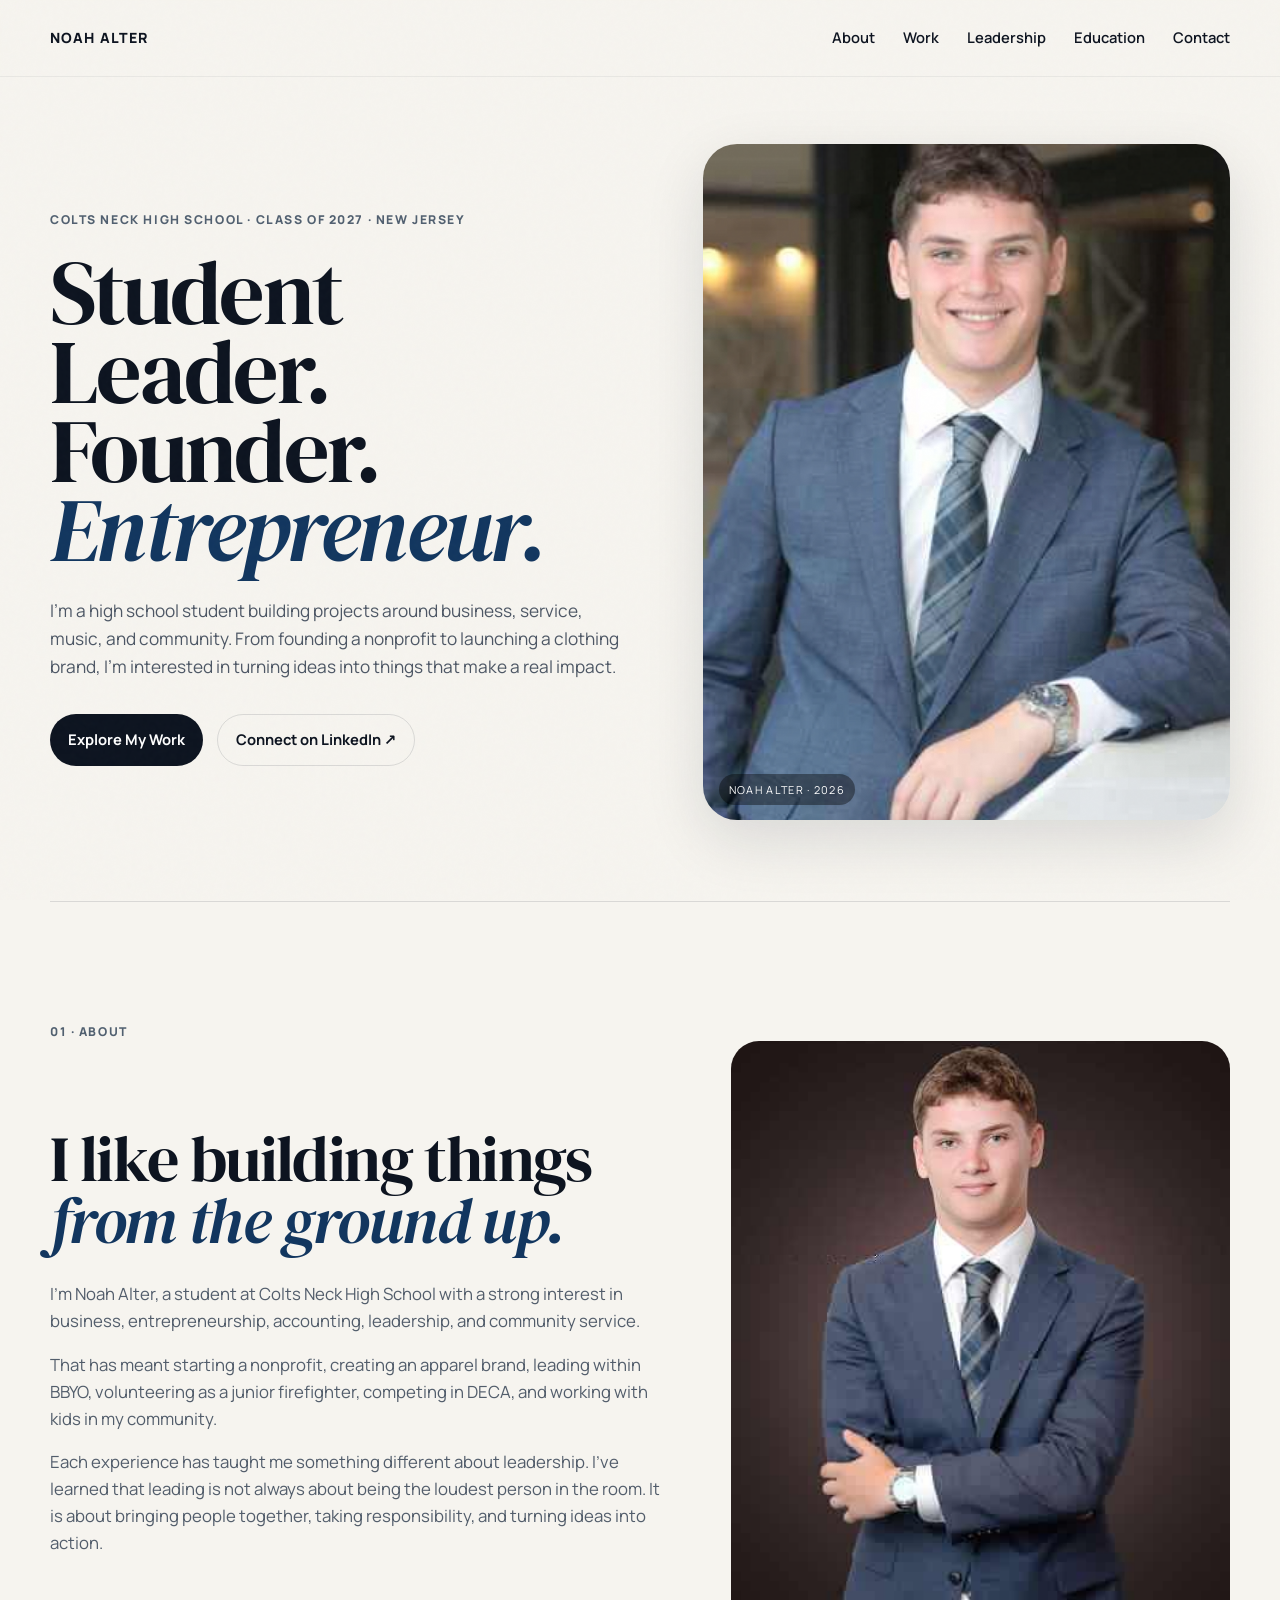
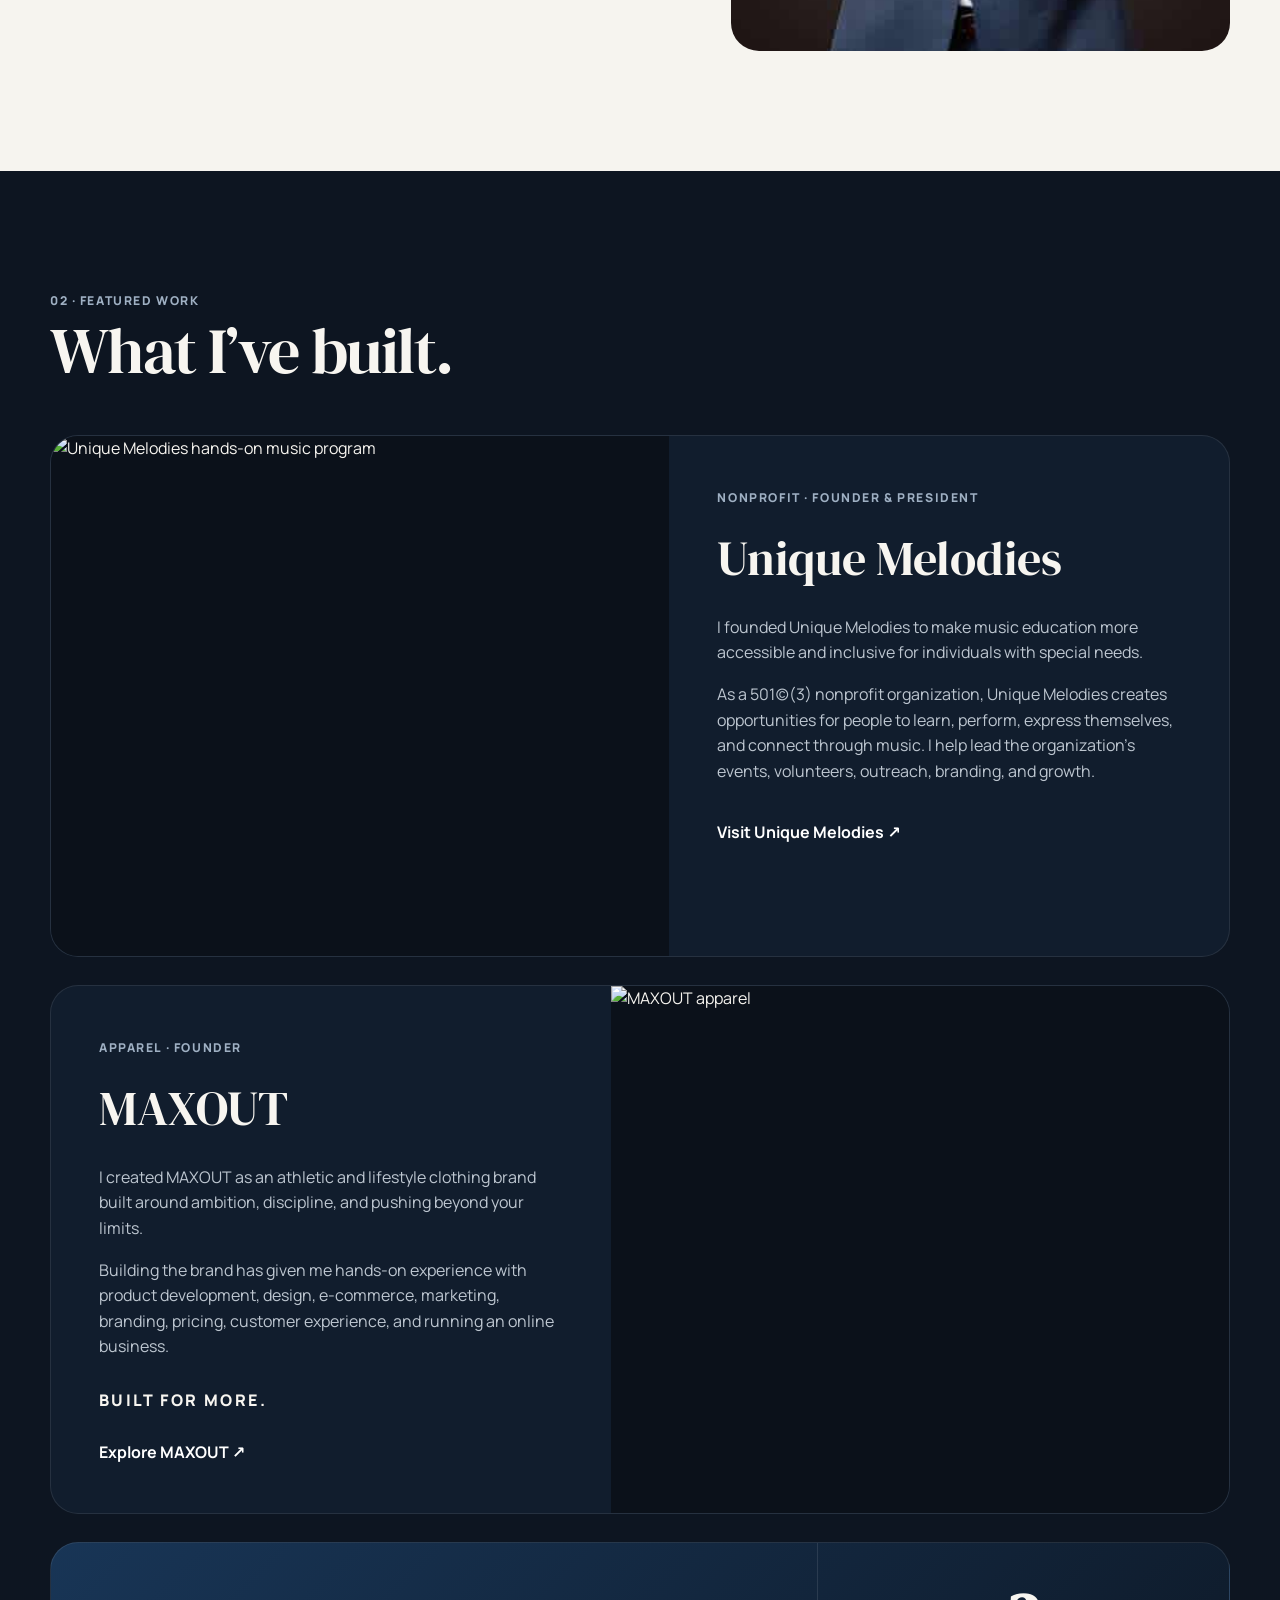
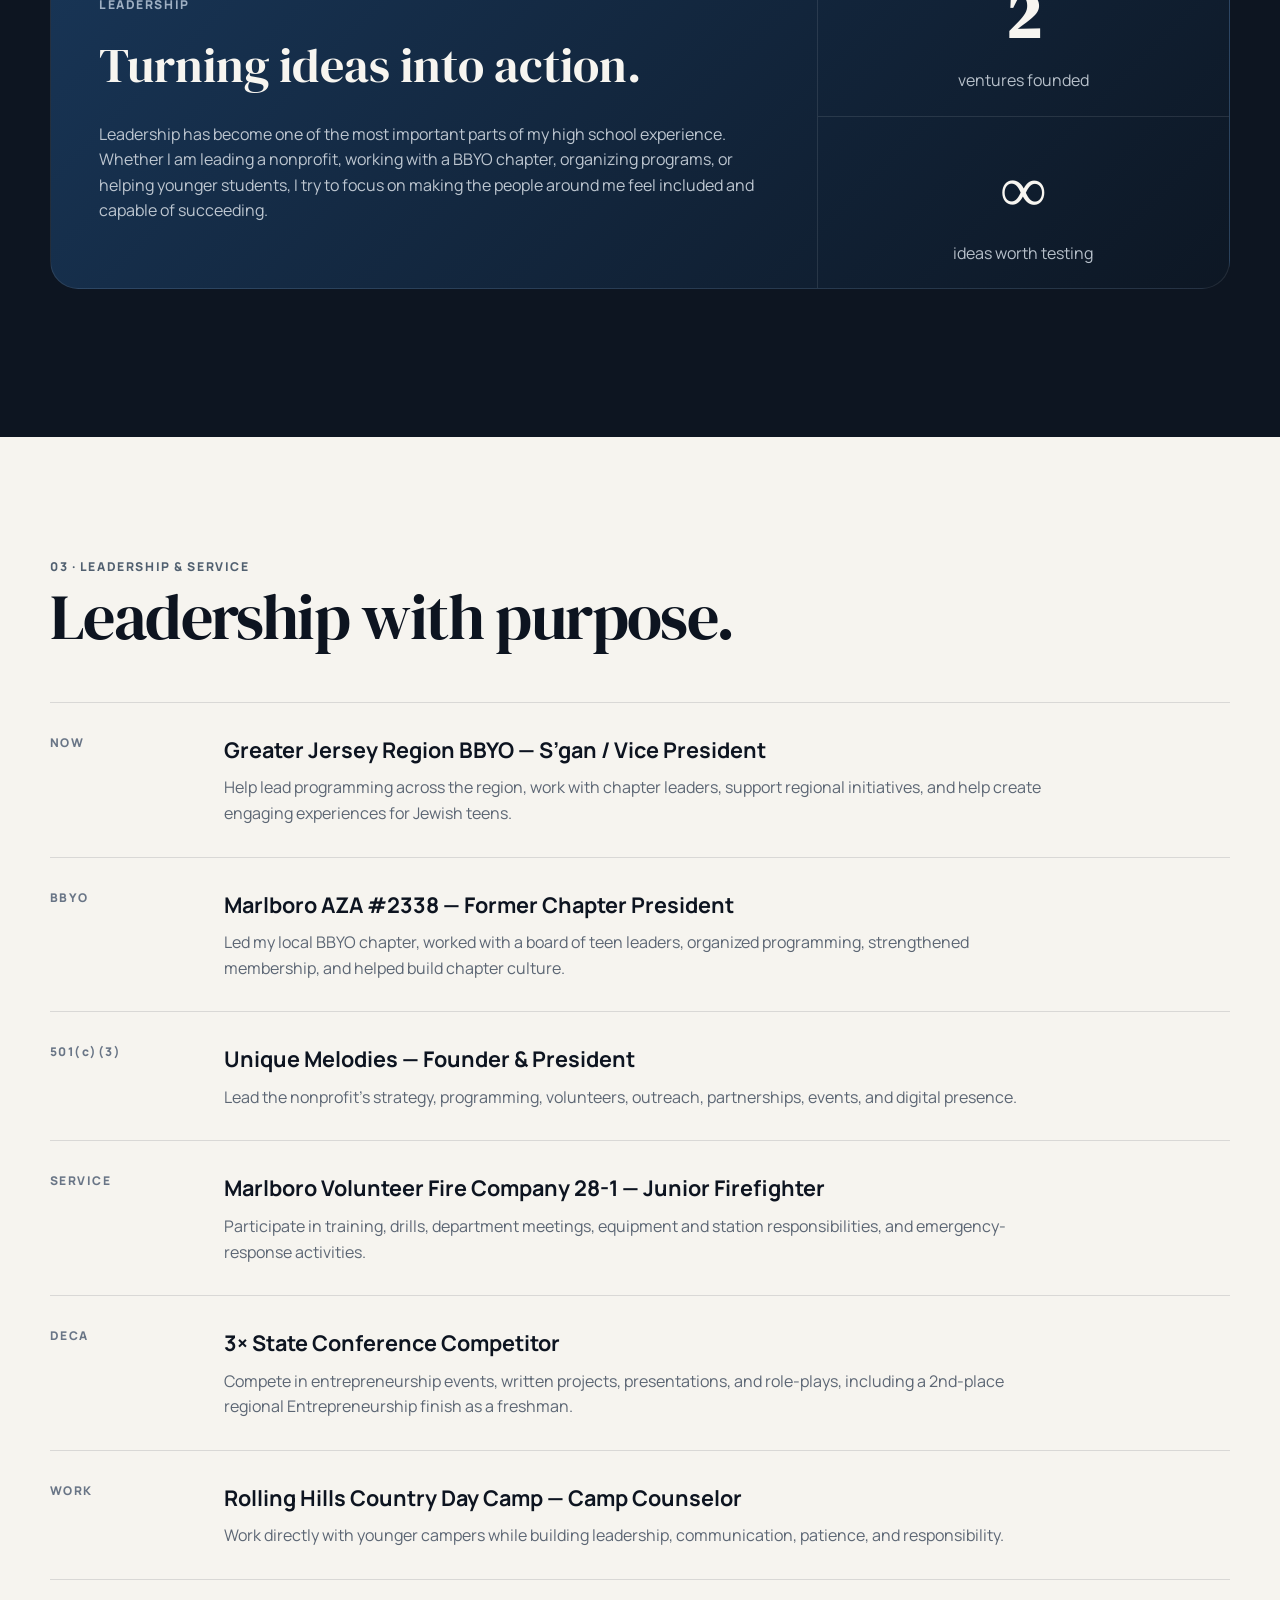
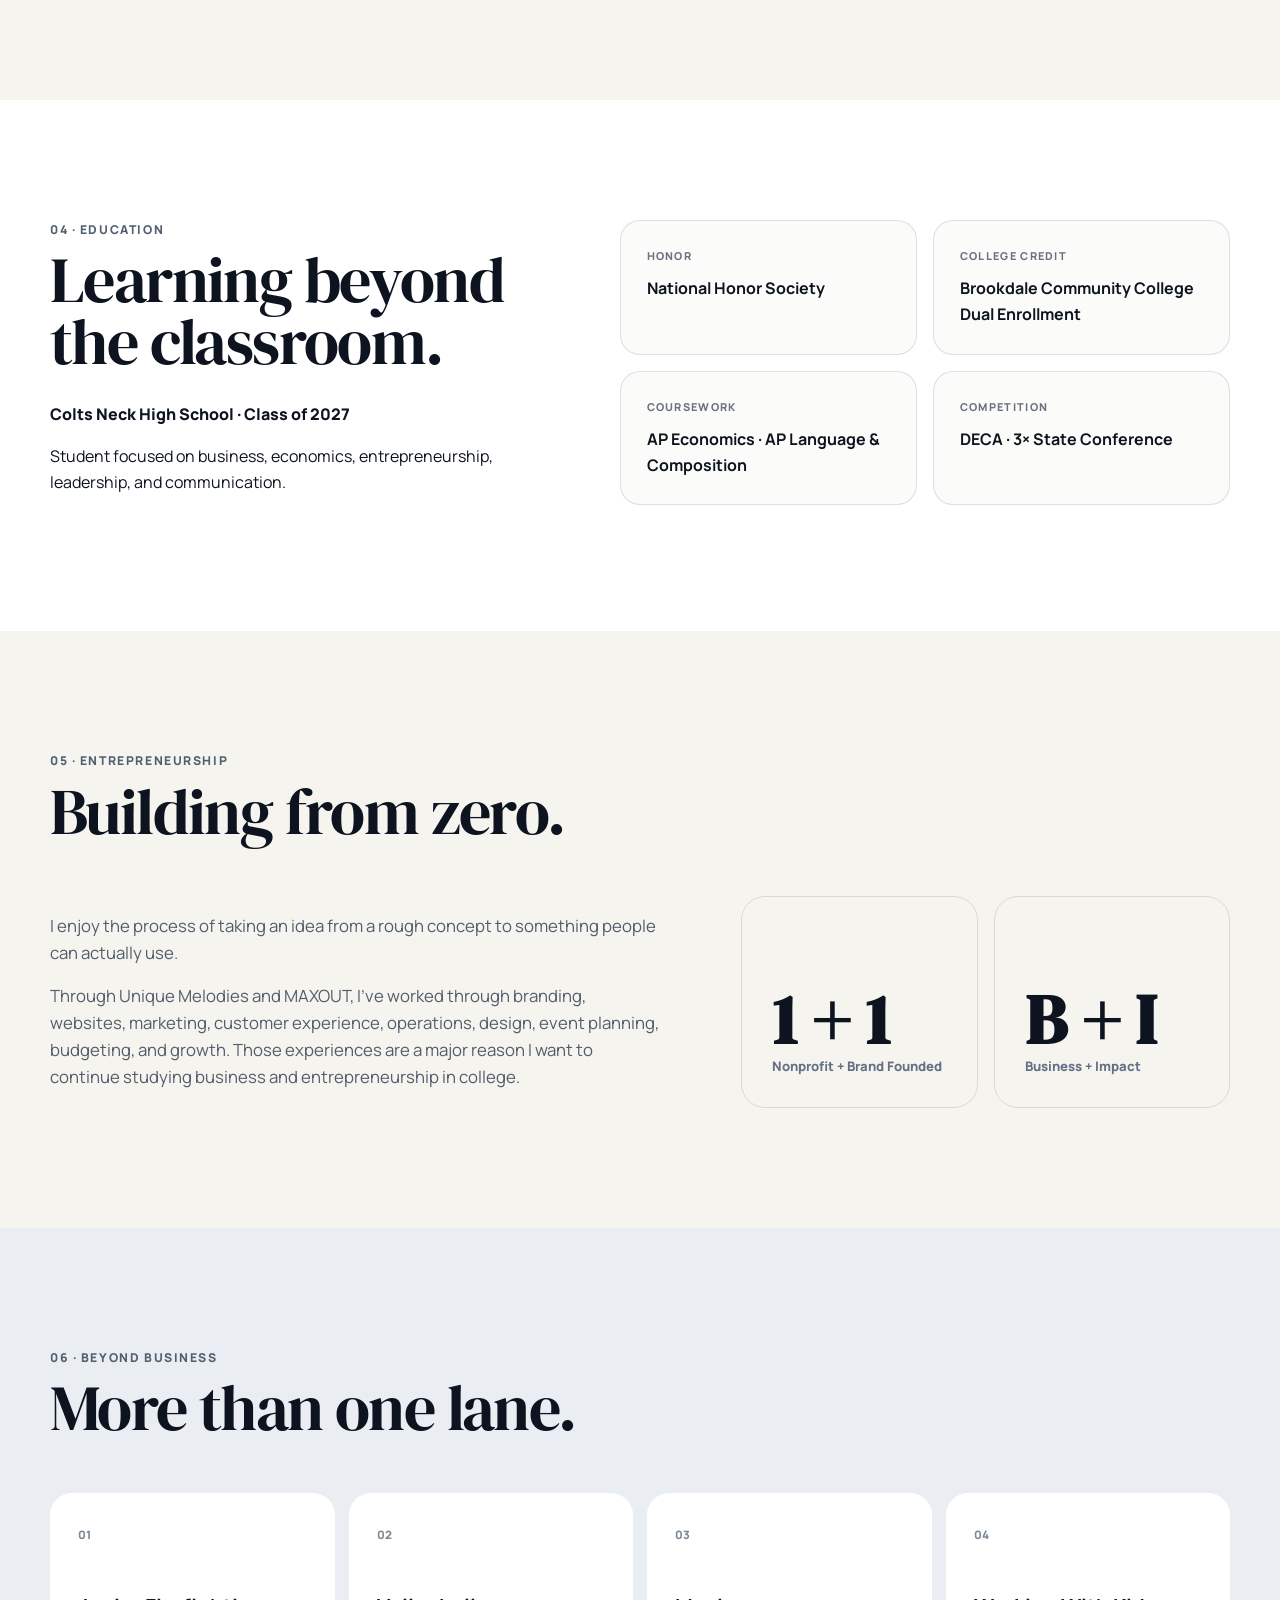
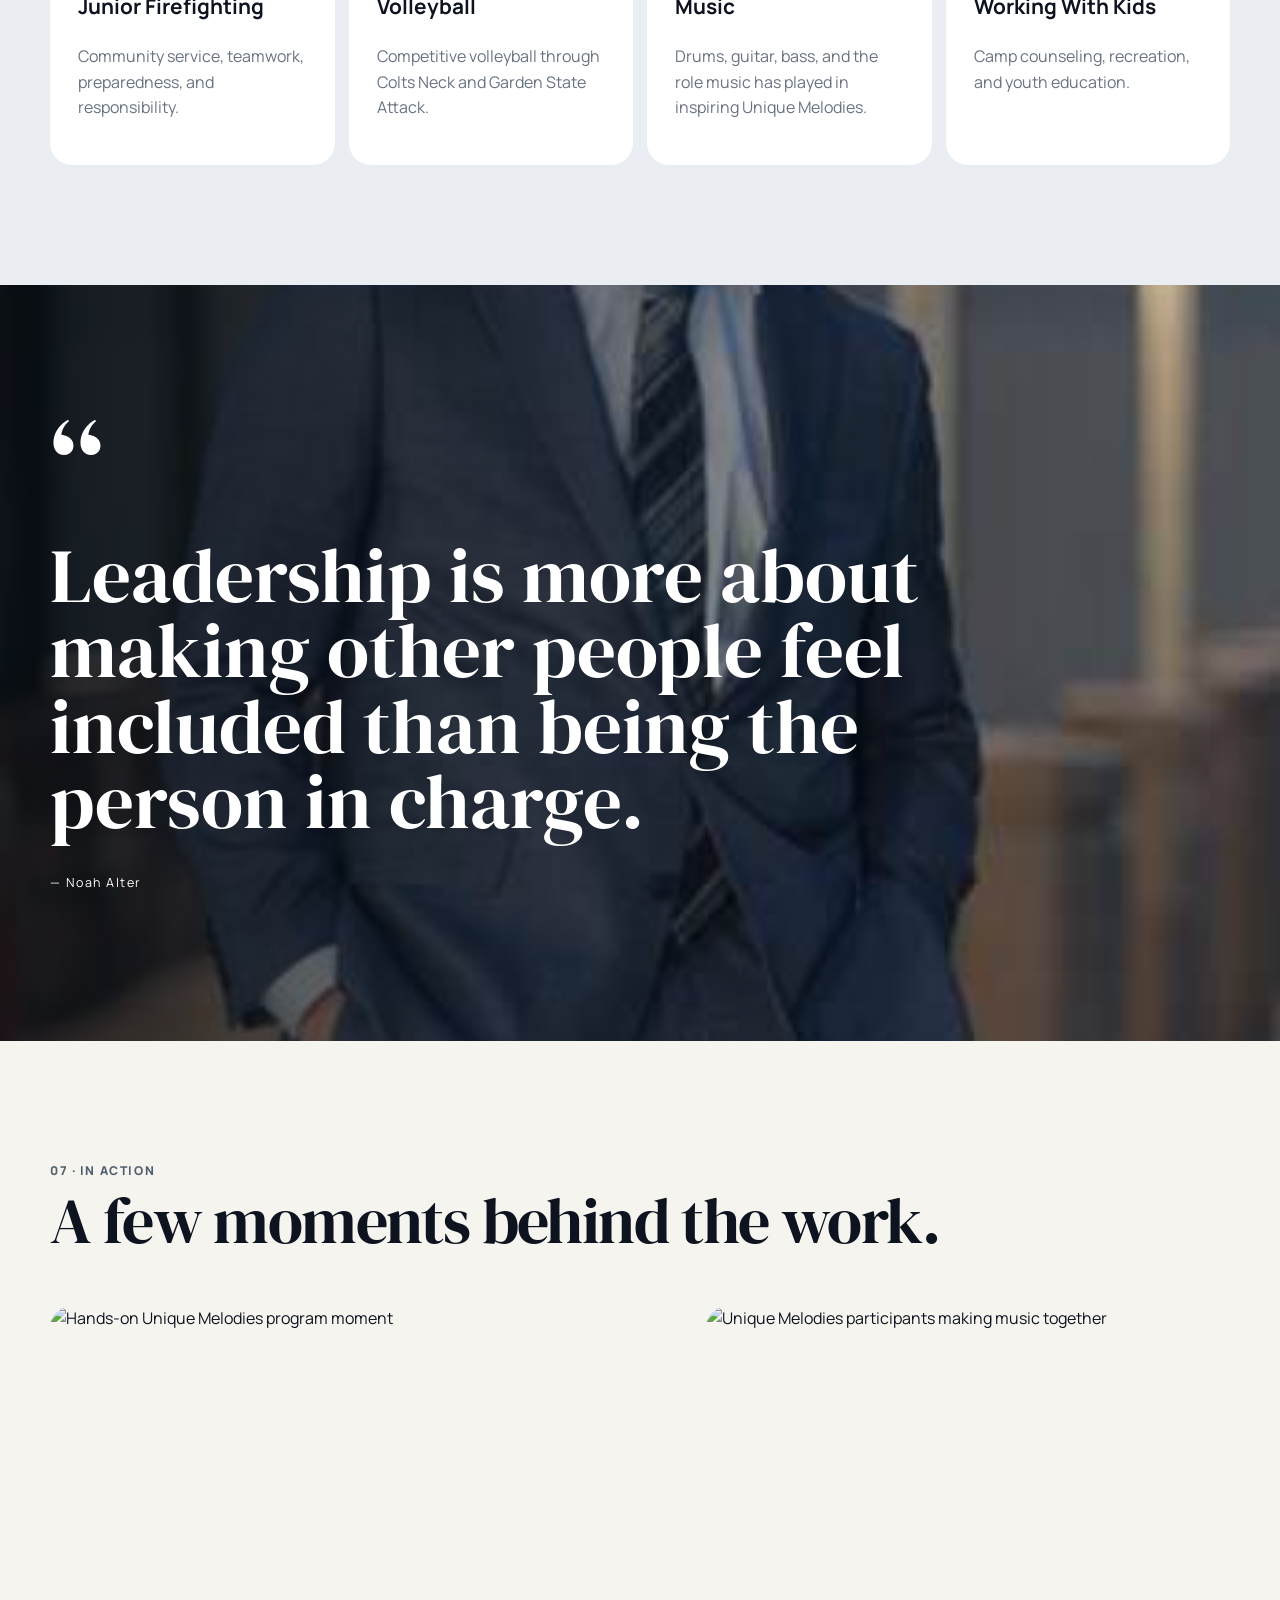
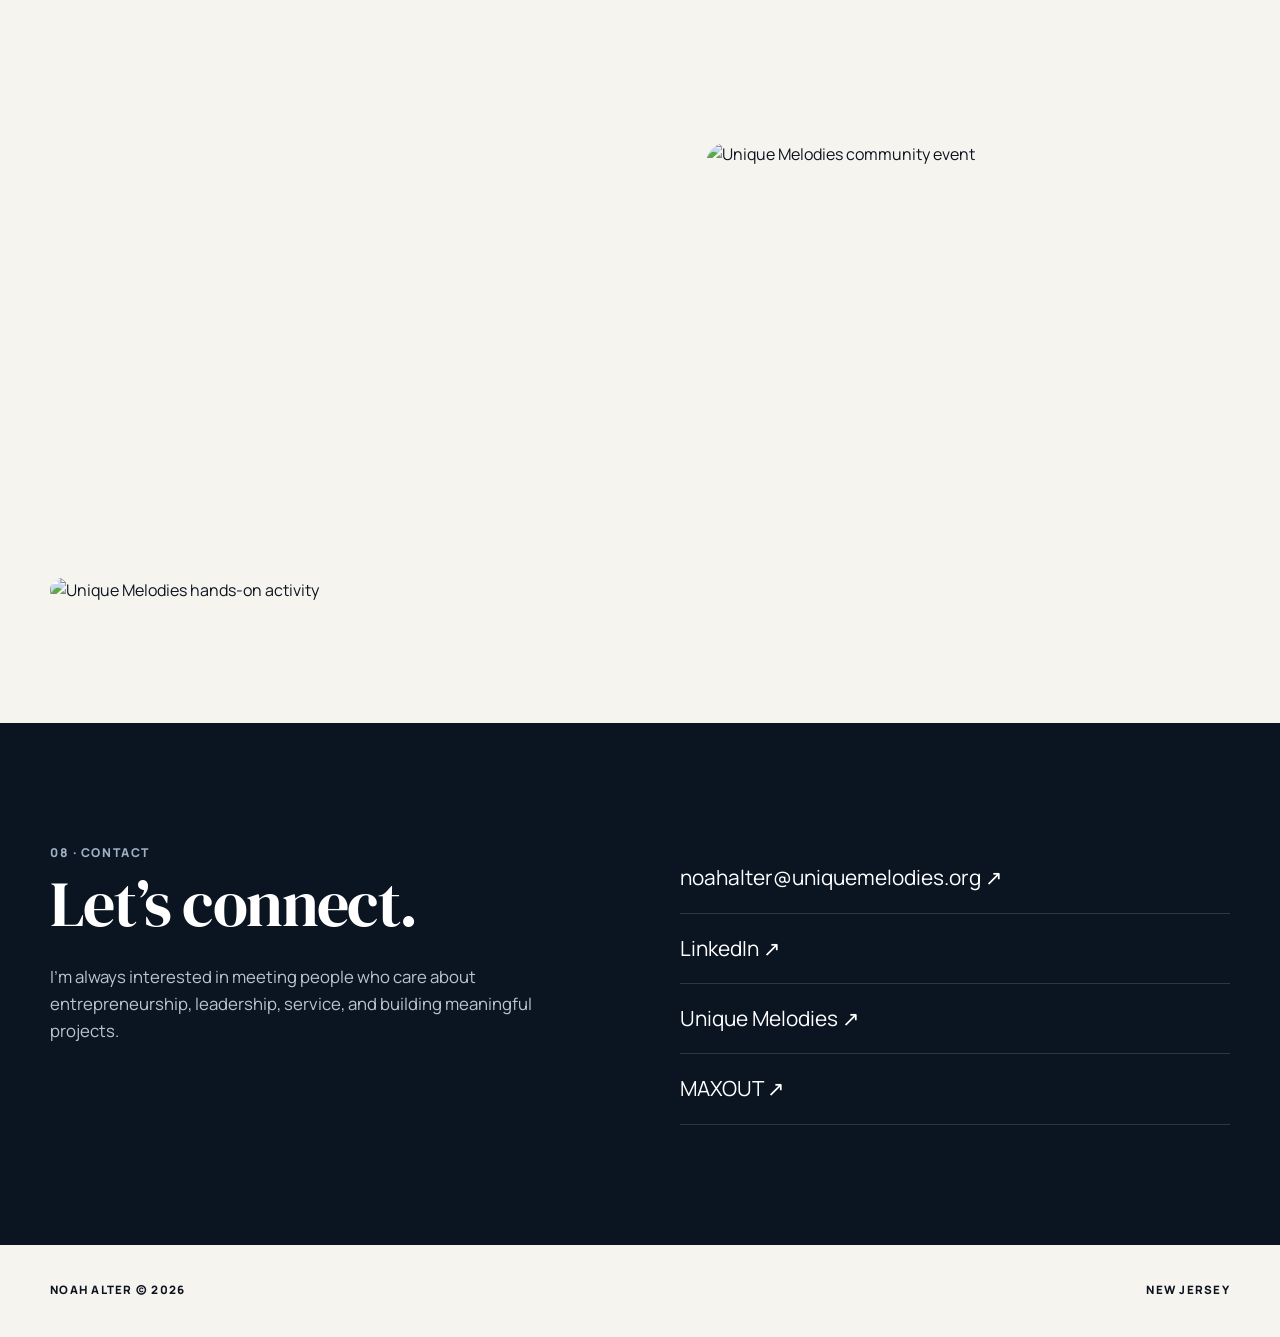
==== index.html @ b3432bd2 "Use full-resolution Unique Melodies photography" ====
<!DOCTYPE html>
<html lang="en">
<head>
  <meta charset="UTF-8" />
  <meta name="viewport" content="width=device-width, initial-scale=1.0" />
  <meta name="description" content="Portfolio of Noah Alter — student leader, founder, entrepreneur, and community builder." />
  <title>Noah Alter — Portfolio</title>
  <link rel="preconnect" href="https://fonts.googleapis.com">
  <link rel="preconnect" href="https://fonts.gstatic.com" crossorigin>
  <link href="https://fonts.googleapis.com/css2?family=Manrope:wght@400;500;600;700;800&family=DM+Serif+Display:ital@0;1&display=swap" rel="stylesheet">
  <link rel="stylesheet" href="styles.css" />
</head>
<body>
  <div class="noise"></div>
  <header class="nav-wrap">
    <nav class="nav shell">
      <a class="brand" href="#top">NOAH ALTER</a>
      <button class="menu-btn" aria-label="Open menu" aria-expanded="false"><span></span><span></span></button>
      <div class="nav-links">
        <a href="#about">About</a>
        <a href="#work">Work</a>
        <a href="#leadership">Leadership</a>
        <a href="#education">Education</a>
        <a href="#contact">Contact</a>
      </div>
    </nav>
  </header>

  <main id="top">
    <section class="hero shell">
      <div class="hero-copy reveal">
        <p class="eyebrow">COLTS NECK HIGH SCHOOL · CLASS OF 2027 · NEW JERSEY</p>
        <h1>Student Leader.<br>Founder.<br><em>Entrepreneur.</em></h1>
        <p class="hero-text">I’m a high school student building projects around business, service, music, and community. From founding a nonprofit to launching a clothing brand, I’m interested in turning ideas into things that make a real impact.</p>
        <div class="actions">
          <a class="btn primary" href="#work">Explore My Work</a>
          <a class="btn ghost" href="https://www.linkedin.com/in/noahalter" target="_blank" rel="noopener">Connect on LinkedIn ↗</a>
        </div>
      </div>
      <figure class="hero-photo reveal">
        <img src="assets/photo-7.jpg" alt="Noah Alter in a blue suit" />
        <figcaption>NOAH ALTER · 2026</figcaption>
      </figure>
    </section>

    <section id="about" class="section shell split">
      <div class="section-kicker reveal">01 · ABOUT</div>
      <div class="about-grid">
        <div class="about-copy reveal">
          <h2>I like building things <em>from the ground up.</em></h2>
          <p>I’m Noah Alter, a student at Colts Neck High School with a strong interest in business, entrepreneurship, accounting, leadership, and community service.</p>
          <p>That has meant starting a nonprofit, creating an apparel brand, leading within BBYO, volunteering as a junior firefighter, competing in DECA, and working with kids in my community.</p>
          <p>Each experience has taught me something different about leadership. I’ve learned that leading is not always about being the loudest person in the room. It is about bringing people together, taking responsibility, and turning ideas into action.</p>
        </div>
        <div class="about-photo reveal">
          <img src="assets/photo-1.jpg" alt="Professional portrait of Noah Alter" />
        </div>
      </div>
    </section>

    <section id="work" class="section work-section">
      <div class="shell">
        <div class="section-head reveal">
          <div class="section-kicker">02 · FEATURED WORK</div>
          <h2>What I’ve built.</h2>
        </div>

        <article class="project project-um reveal">
          <div class="project-media">
            <img src="https://static.wixstatic.com/media/9650a4_b2440f8f245543e2b7a13ed58c48dd88~mv2.jpeg" alt="Unique Melodies hands-on music program" loading="eager" decoding="async" fetchpriority="high" />
          </div>
          <div class="project-copy">
            <span class="tag">NONPROFIT · FOUNDER & PRESIDENT</span>
            <h3>Unique Melodies</h3>
            <p>I founded Unique Melodies to make music education more accessible and inclusive for individuals with special needs.</p>
            <p>As a 501(c)(3) nonprofit organization, Unique Melodies creates opportunities for people to learn, perform, express themselves, and connect through music. I help lead the organization’s events, volunteers, outreach, branding, and growth.</p>
            <a class="text-link" href="https://www.uniquemelodies.org" target="_blank" rel="noopener">Visit Unique Melodies ↗</a>
          </div>
        </article>

        <article class="project project-maxout reveal">
          <div class="project-copy">
            <span class="tag">APPAREL · FOUNDER</span>
            <h3>MAXOUT</h3>
            <p>I created MAXOUT as an athletic and lifestyle clothing brand built around ambition, discipline, and pushing beyond your limits.</p>
            <p>Building the brand has given me hands-on experience with product development, design, e-commerce, marketing, branding, pricing, customer experience, and running an online business.</p>
            <div class="brand-line">BUILT FOR MORE.</div>
            <a class="text-link" href="https://www.maxoutshop.com" target="_blank" rel="noopener">Explore MAXOUT ↗</a>
          </div>
          <div class="project-media product-media">
            <img src="https://static.wixstatic.com/media/8255de_9fda9e347bb34bdfbb55f12cd8e88524~mv2.png" alt="MAXOUT apparel" />
          </div>
        </article>

        <article class="project leadership-card reveal">
          <div class="project-copy wide-copy">
            <span class="tag">LEADERSHIP</span>
            <h3>Turning ideas into action.</h3>
            <p>Leadership has become one of the most important parts of my high school experience. Whether I am leading a nonprofit, working with a BBYO chapter, organizing programs, or helping younger students, I try to focus on making the people around me feel included and capable of succeeding.</p>
          </div>
          <div class="stat-stack">
            <div><strong>2</strong><span>ventures founded</span></div>
            <div><strong>∞</strong><span>ideas worth testing</span></div>
          </div>
        </article>
      </div>
    </section>

    <section id="leadership" class="section shell">
      <div class="section-head reveal">
        <div class="section-kicker">03 · LEADERSHIP & SERVICE</div>
        <h2>Leadership with purpose.</h2>
      </div>
      <div class="timeline">
        <article class="timeline-item reveal"><div class="timeline-year">NOW</div><div><h3>Greater Jersey Region BBYO — S’gan / Vice President</h3><p>Help lead programming across the region, work with chapter leaders, support regional initiatives, and help create engaging experiences for Jewish teens.</p></div></article>
        <article class="timeline-item reveal"><div class="timeline-year">BBYO</div><div><h3>Marlboro AZA #2338 — Former Chapter President</h3><p>Led my local BBYO chapter, worked with a board of teen leaders, organized programming, strengthened membership, and helped build chapter culture.</p></div></article>
        <article class="timeline-item reveal"><div class="timeline-year">501(c)(3)</div><div><h3>Unique Melodies — Founder & President</h3><p>Lead the nonprofit’s strategy, programming, volunteers, outreach, partnerships, events, and digital presence.</p></div></article>
        <article class="timeline-item reveal"><div class="timeline-year">SERVICE</div><div><h3>Marlboro Volunteer Fire Company 28-1 — Junior Firefighter</h3><p>Participate in training, drills, department meetings, equipment and station responsibilities, and emergency-response activities.</p></div></article>
        <article class="timeline-item reveal"><div class="timeline-year">DECA</div><div><h3>3× State Conference Competitor</h3><p>Compete in entrepreneurship events, written projects, presentations, and role-plays, including a 2nd-place regional Entrepreneurship finish as a freshman.</p></div></article>
        <article class="timeline-item reveal"><div class="timeline-year">WORK</div><div><h3>Rolling Hills Country Day Camp — Camp Counselor</h3><p>Work directly with younger campers while building leadership, communication, patience, and responsibility.</p></div></article>
      </div>
    </section>

    <section id="education" class="section education">
      <div class="shell edu-grid">
        <div class="reveal">
          <div class="section-kicker">04 · EDUCATION</div>
          <h2>Learning beyond the classroom.</h2>
          <p class="lead">Colts Neck High School · Class of 2027</p>
          <p>Student focused on business, economics, entrepreneurship, leadership, and communication.</p>
        </div>
        <div class="edu-cards reveal">
          <div class="edu-card"><span>HONOR</span><strong>National Honor Society</strong></div>
          <div class="edu-card"><span>COLLEGE CREDIT</span><strong>Brookdale Community College Dual Enrollment</strong></div>
          <div class="edu-card"><span>COURSEWORK</span><strong>AP Economics · AP Language & Composition</strong></div>
          <div class="edu-card"><span>COMPETITION</span><strong>DECA · 3× State Conference</strong></div>
        </div>
      </div>
    </section>

    <section class="section shell entrepreneurship">
      <div class="section-head reveal">
        <div class="section-kicker">05 · ENTREPRENEURSHIP</div>
        <h2>Building from zero.</h2>
      </div>
      <div class="entre-grid">
        <div class="reveal">
          <p>I enjoy the process of taking an idea from a rough concept to something people can actually use.</p>
          <p>Through Unique Melodies and MAXOUT, I’ve worked through branding, websites, marketing, customer experience, operations, design, event planning, budgeting, and growth. Those experiences are a major reason I want to continue studying business and entrepreneurship in college.</p>
        </div>
        <div class="big-stats reveal">
          <div><strong>1 + 1</strong><span>Nonprofit + Brand Founded</span></div>
          <div><strong>B + I</strong><span>Business + Impact</span></div>
        </div>
      </div>
    </section>

    <section class="section beyond">
      <div class="shell">
        <div class="section-head reveal">
          <div class="section-kicker">06 · BEYOND BUSINESS</div>
          <h2>More than one lane.</h2>
        </div>
        <div class="beyond-grid">
          <article class="beyond-card reveal"><span>01</span><h3>Junior Firefighting</h3><p>Community service, teamwork, preparedness, and responsibility.</p></article>
          <article class="beyond-card reveal"><span>02</span><h3>Volleyball</h3><p>Competitive volleyball through Colts Neck and Garden State Attack.</p></article>
          <article class="beyond-card reveal"><span>03</span><h3>Music</h3><p>Drums, guitar, bass, and the role music has played in inspiring Unique Melodies.</p></article>
          <article class="beyond-card reveal"><span>04</span><h3>Working With Kids</h3><p>Camp counseling, recreation, and youth education.</p></article>
        </div>
      </div>
    </section>

    <section class="quote-section">
      <img src="assets/photo-8.jpg" alt="Noah Alter outdoors in a suit" />
      <div class="quote-overlay"></div>
      <div class="quote-content shell reveal">
        <p class="quote-mark">“</p>
        <blockquote>Leadership is more about making other people feel included than being the person in charge.</blockquote>
        <cite>— Noah Alter</cite>
      </div>
    </section>

    <section class="section shell">
      <div class="section-head reveal">
        <div class="section-kicker">07 · IN ACTION</div>
        <h2>A few moments behind the work.</h2>
      </div>
      <div class="gallery">
        <figure class="g1 reveal"><img src="https://static.wixstatic.com/media/9650a4_5ea8de591b844145b52955088961d899~mv2.jpeg" alt="Hands-on Unique Melodies program moment" loading="lazy" decoding="async" /></figure>
        <figure class="g2 reveal"><img src="https://static.wixstatic.com/media/9650a4_20ffaebea09e496caf894e56a757fa74~mv2.jpeg" alt="Unique Melodies participants making music together" loading="lazy" decoding="async" /></figure>
        <figure class="g3 reveal"><img src="https://static.wixstatic.com/media/9650a4_16bc57bcb8c14648965d95ee7a5c2e46~mv2.jpeg" alt="Unique Melodies community event" loading="lazy" decoding="async" /></figure>
        <figure class="g4 reveal"><img src="https://static.wixstatic.com/media/9650a4_b57fdde787204fc191889ad66a7bb1fc~mv2.jpeg" alt="Unique Melodies hands-on activity" loading="lazy" decoding="async" /></figure>
      </div>
    </section>

    <section id="contact" class="contact section">
      <div class="shell contact-inner reveal">
        <div>
          <div class="section-kicker">08 · CONTACT</div>
          <h2>Let’s connect.</h2>
          <p>I’m always interested in meeting people who care about entrepreneurship, leadership, service, and building meaningful projects.</p>
        </div>
        <div class="contact-links">
          <a href="mailto:noahalter@uniquemelodies.org">noahalter@uniquemelodies.org ↗</a>
          <a href="https://www.linkedin.com/in/noahalter" target="_blank" rel="noopener">LinkedIn ↗</a>
          <a href="https://www.uniquemelodies.org" target="_blank" rel="noopener">Unique Melodies ↗</a>
          <a href="https://www.maxoutshop.com" target="_blank" rel="noopener">MAXOUT ↗</a>
        </div>
      </div>
    </section>
  </main>

  <footer class="footer shell">
    <span>NOAH ALTER © 2026</span>
    <span>NEW JERSEY</span>
  </footer>

  <script src="script.js"></script>
</body>
</html>
---- styles.css ----
:root{
  --ink:#0d1420;--muted:#667085;--paper:#f6f4ef;--white:#fff;--navy:#0b2545;--navy2:#12365f;
  --line:rgba(13,20,32,.12);--radius:28px;--shadow:0 20px 60px rgba(16,24,40,.12)
}
*{box-sizing:border-box}html{scroll-behavior:smooth}body{margin:0;background:var(--paper);color:var(--ink);font-family:Manrope,system-ui,sans-serif;line-height:1.6}
img{display:block;width:100%;height:100%;object-fit:cover}.shell{width:min(1180px,calc(100% - 48px));margin:auto}.noise{position:fixed;inset:0;pointer-events:none;opacity:.025;z-index:99;background-image:url("data:image/svg+xml,%3Csvg viewBox='0 0 180 180' xmlns='http://www.w3.org/2000/svg'%3E%3Cfilter id='n'%3E%3CfeTurbulence type='fractalNoise' baseFrequency='.9' numOctaves='2' stitchTiles='stitch'/%3E%3C/filter%3E%3Crect width='100%25' height='100%25' filter='url(%23n)' opacity='.8'/%3E%3C/svg%3E")}
.nav-wrap{position:sticky;top:0;z-index:50;backdrop-filter:blur(16px);background:rgba(246,244,239,.78);border-bottom:1px solid rgba(13,20,32,.06)}
.nav{height:76px;display:flex;align-items:center;justify-content:space-between}.brand{font-weight:800;letter-spacing:.08em;font-size:.88rem;color:var(--ink);text-decoration:none}.nav-links{display:flex;gap:28px}.nav-links a{color:var(--ink);text-decoration:none;font-size:.92rem;font-weight:600}.menu-btn{display:none;background:none;border:0}
.hero{min-height:calc(100vh - 76px);display:grid;grid-template-columns:1.05fr .95fr;gap:70px;align-items:center;padding:56px 0 70px}.eyebrow,.section-kicker,.tag{font-size:.76rem;letter-spacing:.13em;font-weight:800;color:#516070}.hero h1,.section h2,.quote-content blockquote{font-family:"DM Serif Display",serif;font-weight:400}.hero h1{font-size:clamp(4rem,7vw,7.5rem);line-height:.88;margin:24px 0 28px;letter-spacing:-.03em}.hero h1 em,.section h2 em{font-weight:400;color:var(--navy2)}.hero-text{max-width:640px;font-size:1.08rem;color:#4d5765}.actions{display:flex;gap:14px;margin-top:34px;flex-wrap:wrap}.btn{display:inline-flex;align-items:center;padding:13px 18px;border-radius:999px;text-decoration:none;font-weight:700;font-size:.92rem}.primary{background:var(--ink);color:white}.ghost{border:1px solid var(--line);color:var(--ink)}.hero-photo{margin:0;aspect-ratio:.78;border-radius:34px;overflow:hidden;position:relative;box-shadow:var(--shadow)}.hero-photo img{object-position:center 20%}.hero-photo figcaption{position:absolute;bottom:15px;left:16px;color:white;background:rgba(0,0,0,.4);padding:7px 10px;border-radius:999px;font-size:.68rem;letter-spacing:.12em}
.section{padding:120px 0}.split{border-top:1px solid var(--line)}.about-grid{display:grid;grid-template-columns:1.1fr .9fr;gap:70px;align-items:center}.about-copy h2,.section-head h2,.education h2,.entrepreneurship h2,.contact h2{font-size:clamp(3rem,5vw,5.5rem);line-height:.96;margin:10px 0 30px;letter-spacing:-.025em}.about-copy p,.entre-grid p,.contact p{font-size:1.05rem;color:#525d6b;max-width:720px}.about-photo{aspect-ratio:.82;border-radius:28px;overflow:hidden}
.work-section{background:#0d1521;color:#f7f5f0}.work-section .section-kicker,.work-section .tag{color:#9fb0c3}.section-head{margin-bottom:54px}.project{display:grid;grid-template-columns:1.05fr .95fr;gap:0;margin:0 0 28px;border:1px solid rgba(255,255,255,.09);border-radius:28px;overflow:hidden;background:#111d2d}.project-copy{padding:48px}.project h3{font-family:"DM Serif Display",serif;font-size:3rem;margin:10px 0 18px;font-weight:400}.project p{color:#bdc6d0}.project-media{min-height:520px;background:#0b111a}.project-media img{transition:transform .6s ease}.project:hover .project-media img{transform:scale(1.025)}.project-maxout{grid-template-columns:.95fr 1.05fr}.brand-line{font-weight:800;letter-spacing:.15em;margin:28px 0 6px}.text-link{display:inline-block;margin-top:20px;color:white;text-decoration:none;font-weight:700}.leadership-card{grid-template-columns:1.3fr .7fr;background:linear-gradient(135deg,#183556,#0d1724)}.wide-copy{max-width:760px}.stat-stack{display:grid;grid-template-rows:1fr 1fr;border-left:1px solid rgba(255,255,255,.1)}.stat-stack div{display:flex;flex-direction:column;align-items:center;justify-content:center}.stat-stack div+div{border-top:1px solid rgba(255,255,255,.1)}.stat-stack strong{font-family:"DM Serif Display",serif;font-size:4rem}.stat-stack span{color:#b7c0ca}
.timeline{border-top:1px solid var(--line)}.timeline-item{display:grid;grid-template-columns:150px 1fr;gap:24px;padding:30px 0;border-bottom:1px solid var(--line)}.timeline-year{font-size:.75rem;font-weight:800;letter-spacing:.12em;color:#697586}.timeline-item h3{font-size:1.35rem;margin:0 0 8px}.timeline-item p{margin:0;color:#5c6674;max-width:820px}
.education{background:white}.edu-grid{display:grid;grid-template-columns:.9fr 1.1fr;gap:70px;align-items:start}.lead{font-weight:800;color:var(--ink)!important}.edu-cards{display:grid;grid-template-columns:1fr 1fr;gap:16px}.edu-card{padding:26px;border:1px solid var(--line);border-radius:20px;background:#fbfbf9}.edu-card span{display:block;font-size:.68rem;letter-spacing:.12em;color:#6b7280;font-weight:800;margin-bottom:12px}.edu-card strong{font-size:1rem}
.entre-grid{display:grid;grid-template-columns:1fr .8fr;gap:80px}.big-stats{display:grid;grid-template-columns:1fr 1fr;gap:16px}.big-stats>div{border:1px solid var(--line);border-radius:24px;padding:30px;min-height:190px;display:flex;flex-direction:column;justify-content:flex-end}.big-stats strong{font-family:"DM Serif Display",serif;font-size:4.4rem;line-height:1}.big-stats span{font-size:.82rem;font-weight:800;color:#667085}
.beyond{background:#eaeef2}.beyond-grid{display:grid;grid-template-columns:repeat(4,1fr);gap:14px}.beyond-card{background:white;border-radius:22px;padding:28px;min-height:230px}.beyond-card span{font-size:.72rem;color:#7b8794;font-weight:800}.beyond-card h3{font-size:1.3rem;margin-top:44px}.beyond-card p{color:#687381}
.quote-section{position:relative;min-height:84vh;display:flex;align-items:center;overflow:hidden}.quote-section>img{position:absolute;inset:0}.quote-overlay{position:absolute;inset:0;background:linear-gradient(90deg,rgba(6,12,20,.82),rgba(6,12,20,.45) 55%,rgba(6,12,20,.2))}.quote-content{position:relative;color:white}.quote-mark{font-family:"DM Serif Display",serif;font-size:8rem;margin:0;line-height:.6}.quote-content blockquote{font-size:clamp(3rem,6vw,6.6rem);line-height:.98;max-width:980px;margin:30px 0}.quote-content cite{font-style:normal;letter-spacing:.12em;font-size:.78rem}
.gallery{display:grid;grid-template-columns:1.1fr .9fr;grid-template-rows:420px 420px;gap:16px}.gallery figure{margin:0;border-radius:22px;overflow:hidden}.g1{grid-row:1/3}.g4 img{object-position:center 25%}
.contact{background:#0b1522;color:white}.contact-inner{display:grid;grid-template-columns:1fr 1fr;gap:80px}.contact .section-kicker{color:#9fb0c3}.contact p{color:#bbc5d0}.contact-links{display:flex;flex-direction:column;justify-content:center}.contact-links a{color:white;text-decoration:none;font-size:1.3rem;padding:18px 0;border-bottom:1px solid rgba(255,255,255,.14)}.footer{height:92px;display:flex;align-items:center;justify-content:space-between;font-size:.72rem;letter-spacing:.11em;font-weight:800}
.reveal{opacity:0;transform:translateY(20px);transition:opacity .75s ease,transform .75s ease}.reveal.visible{opacity:1;transform:none}
@media(max-width:900px){
  .shell{width:min(100% - 28px,1180px)}.nav-links{display:none}.menu-btn{display:flex;flex-direction:column;gap:5px}.menu-btn span{width:24px;height:2px;background:var(--ink)}
  .nav-links.open{position:absolute;top:76px;left:0;right:0;display:flex;flex-direction:column;background:var(--paper);padding:20px 24px;border-bottom:1px solid var(--line)}
  .hero,.about-grid,.project,.project-maxout,.edu-grid,.entre-grid,.contact-inner{grid-template-columns:1fr}.hero{padding-top:32px;gap:34px}.hero h1{font-size:clamp(3.5rem,14vw,5.4rem)}.hero-photo{aspect-ratio:1/1.15}.section{padding:86px 0}.project-media{min-height:380px}.project-maxout .project-copy{order:2}.project-maxout .project-media{order:1}.leadership-card{grid-template-columns:1fr}.stat-stack{grid-template-columns:1fr 1fr;grid-template-rows:auto;border-left:0;border-top:1px solid rgba(255,255,255,.1)}.stat-stack div{padding:28px}.stat-stack div+div{border-top:0;border-left:1px solid rgba(255,255,255,.1)}
  .beyond-grid{grid-template-columns:1fr 1fr}.gallery{grid-template-columns:1fr;grid-template-rows:auto}.gallery figure{height:360px}.g1{grid-row:auto}.quote-section{min-height:70vh}
}
@media(max-width:600px){
  .hero h1{font-size:3.6rem}.actions{flex-direction:column;align-items:stretch}.btn{justify-content:center}.about-copy h2,.section-head h2,.education h2,.entrepreneurship h2,.contact h2{font-size:3rem}
  .project-copy{padding:30px}.project h3{font-size:2.5rem}.timeline-item{grid-template-columns:1fr;gap:8px}.edu-cards,.beyond-grid,.big-stats{grid-template-columns:1fr}.quote-content blockquote{font-size:2.8rem}.footer{height:auto;padding:26px 0;gap:8px;flex-direction:column;align-items:flex-start}
}
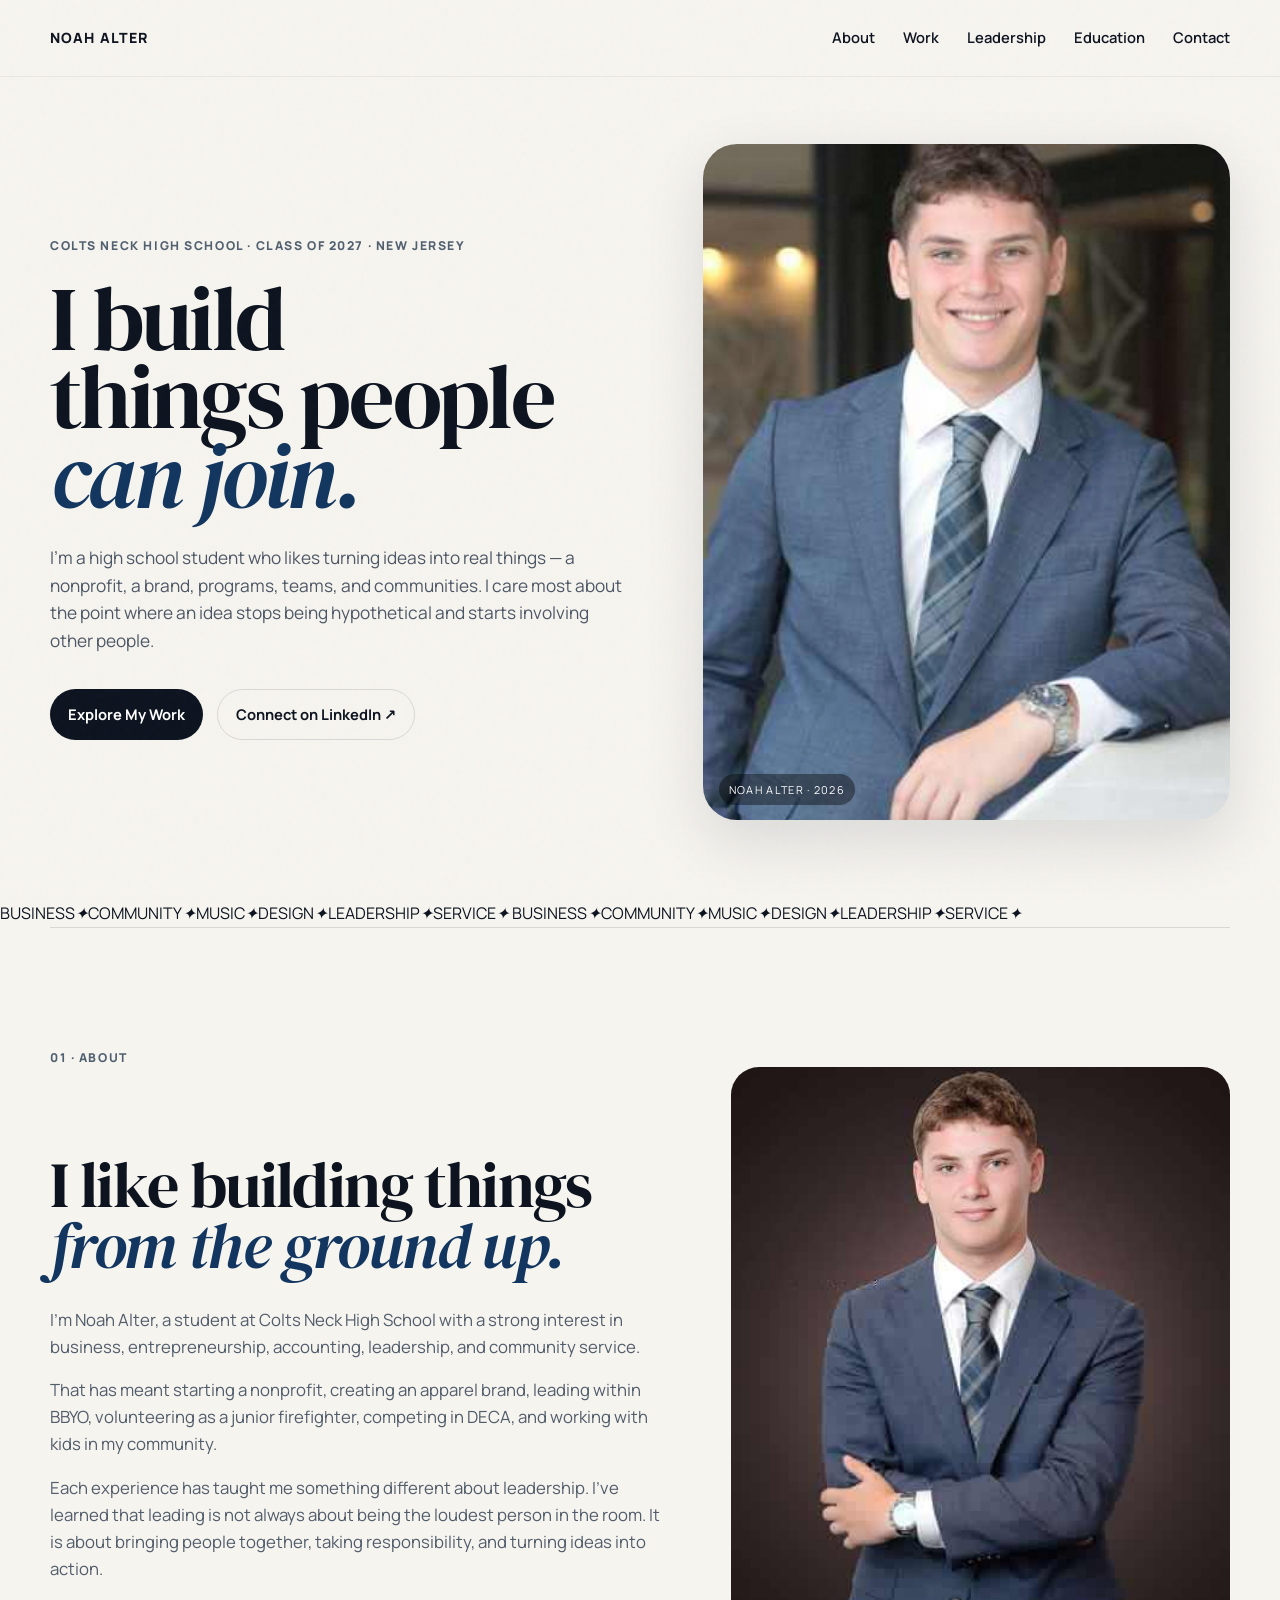
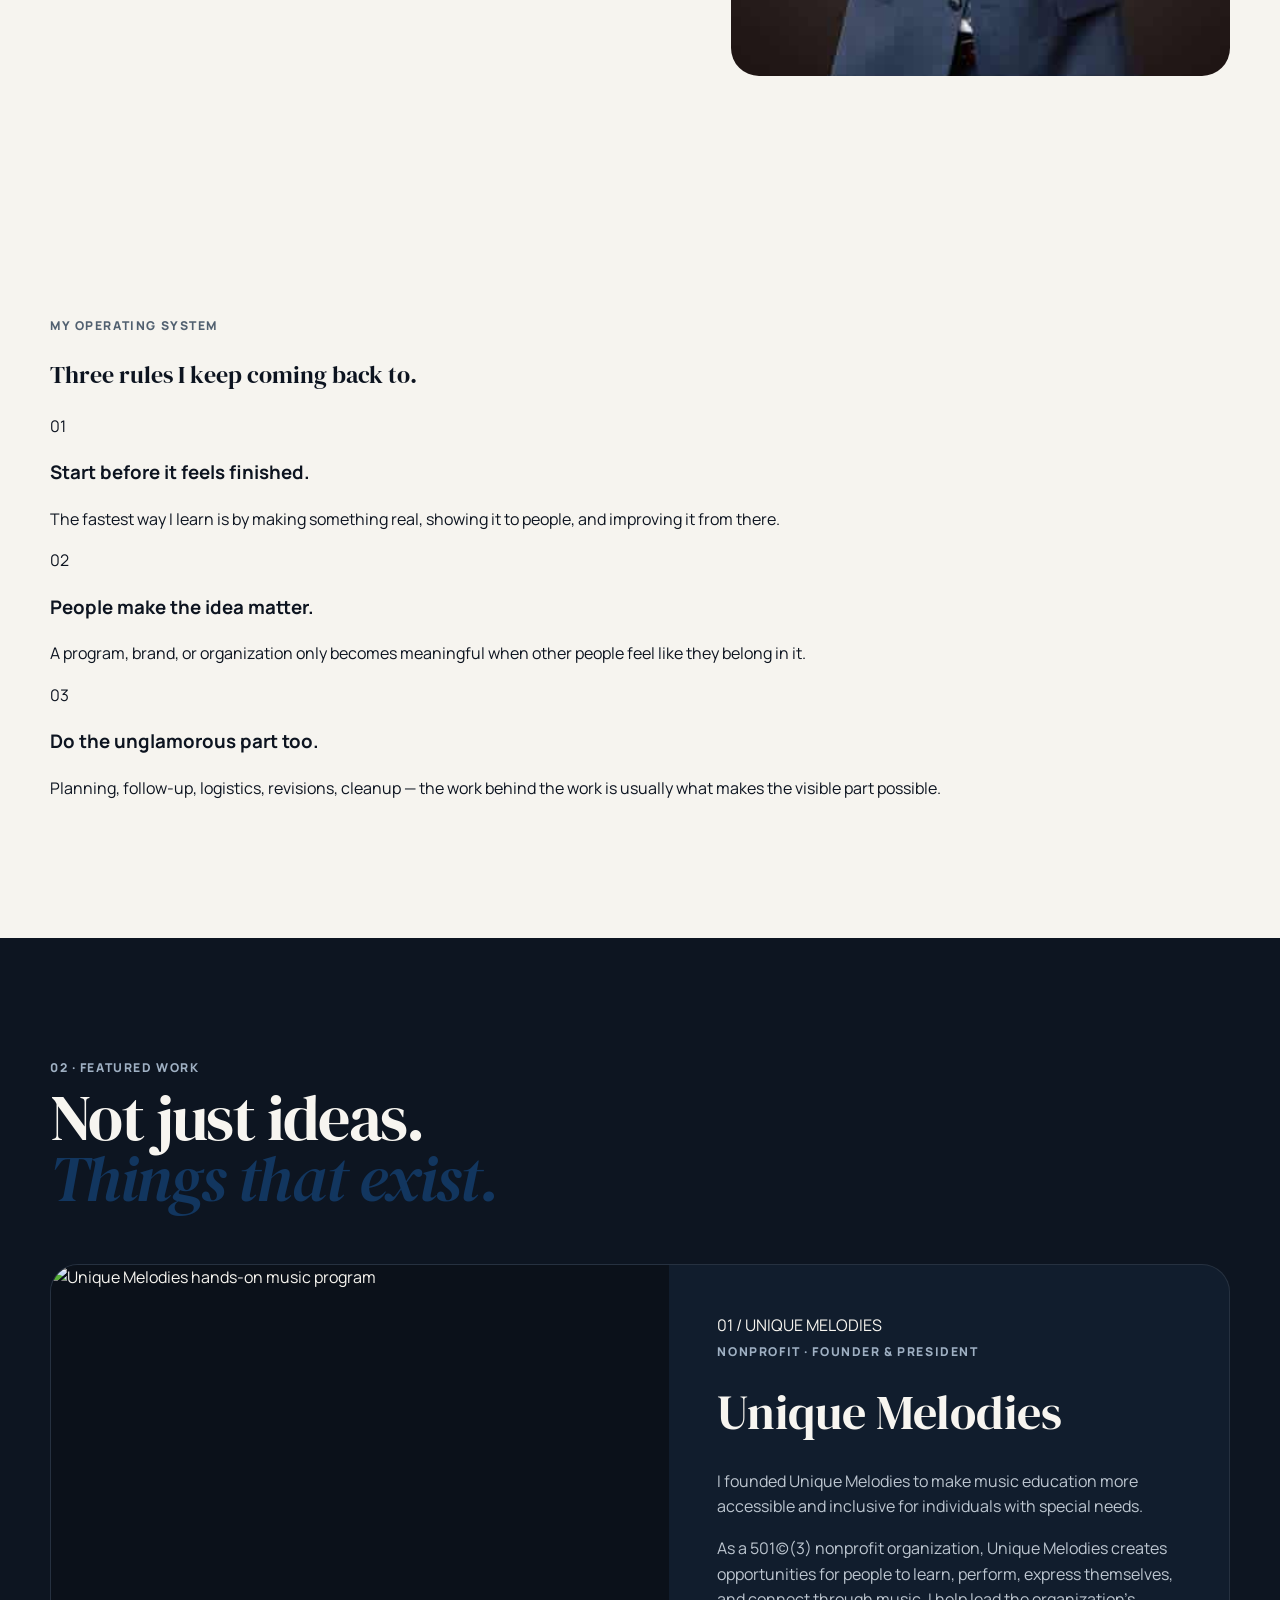
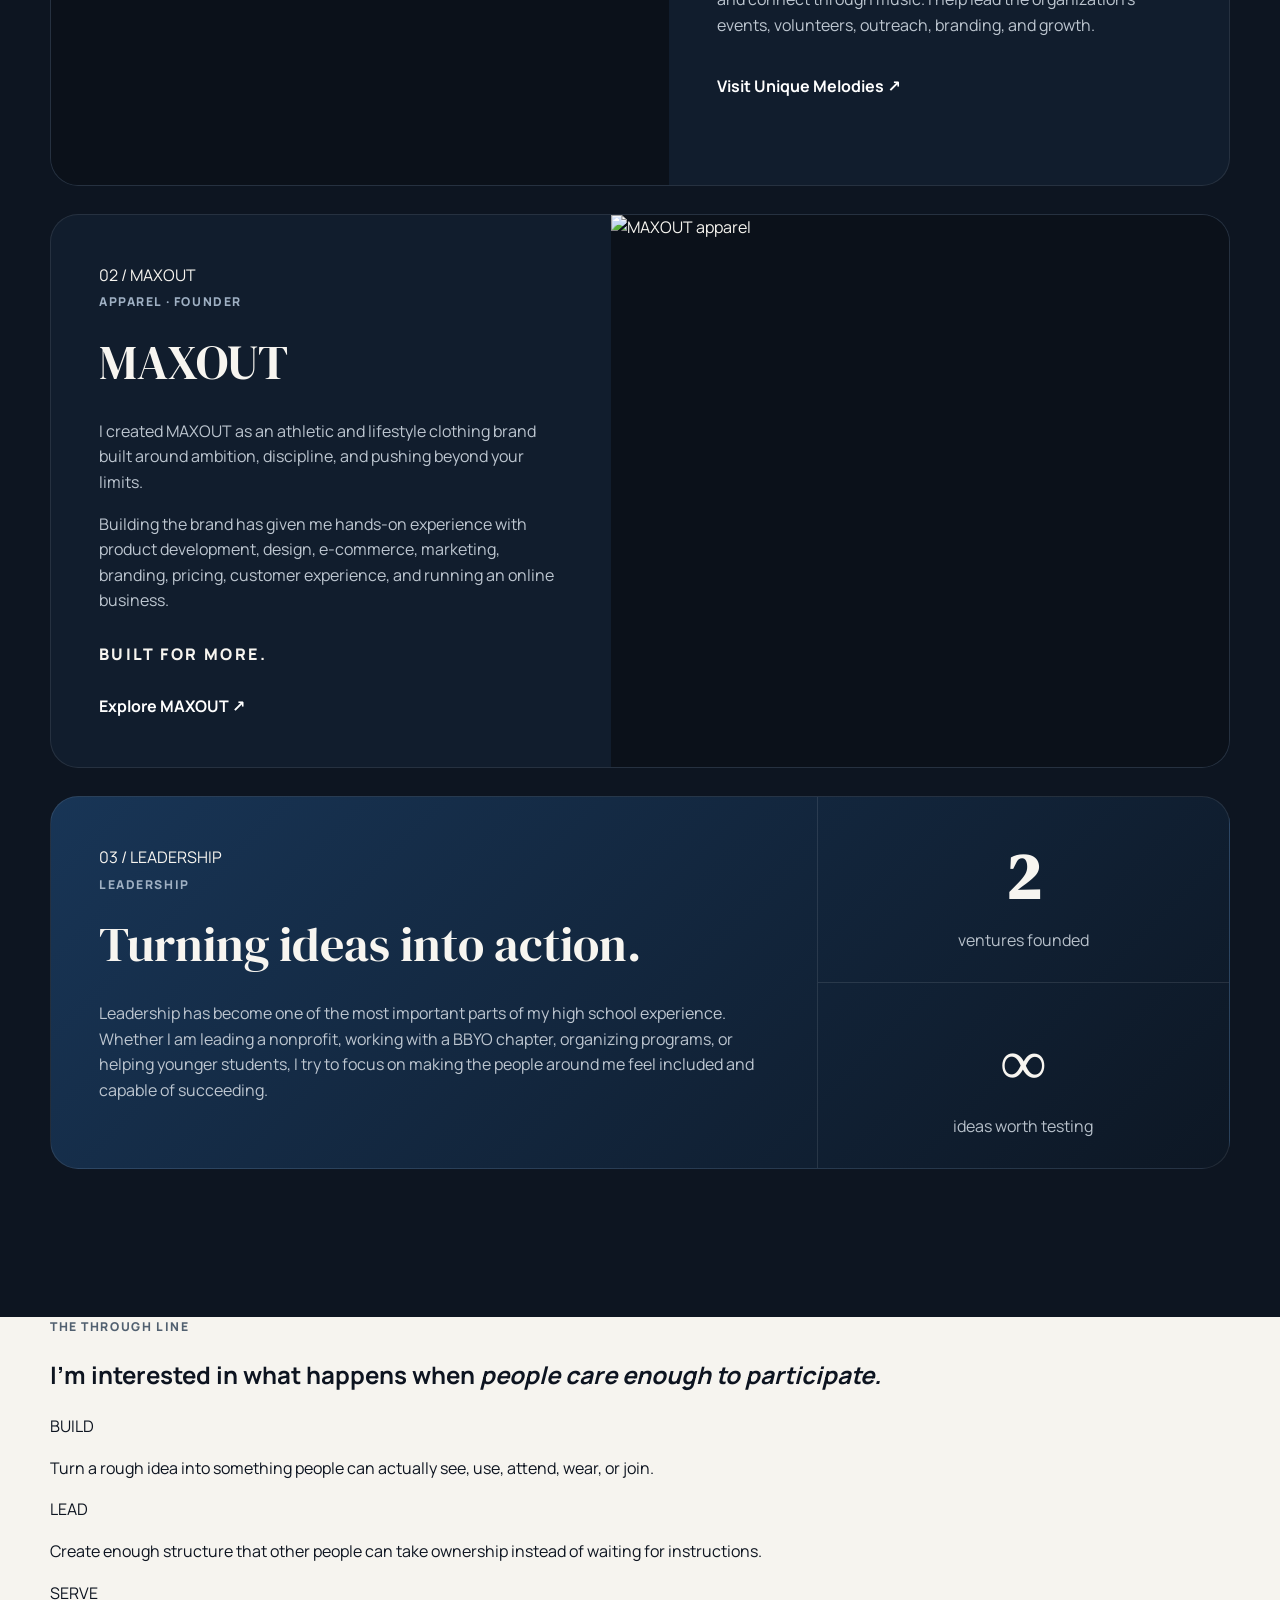
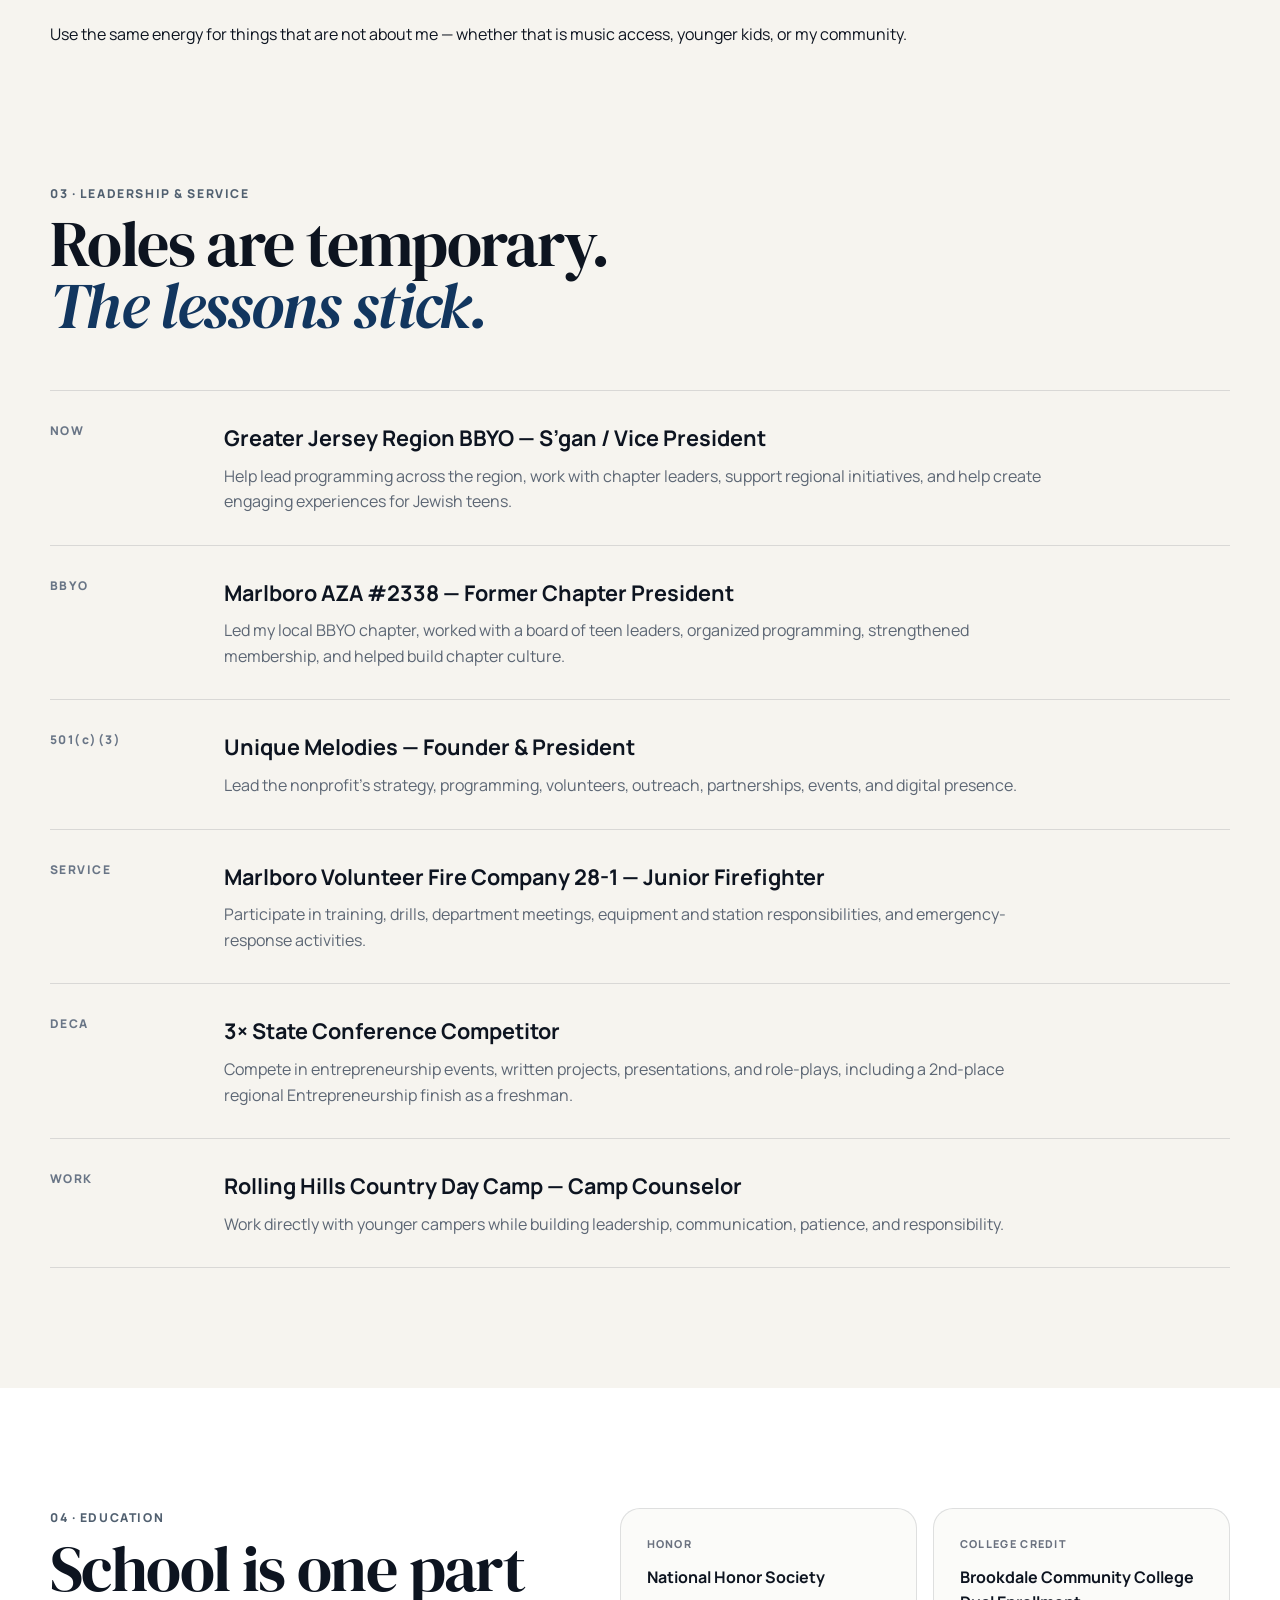
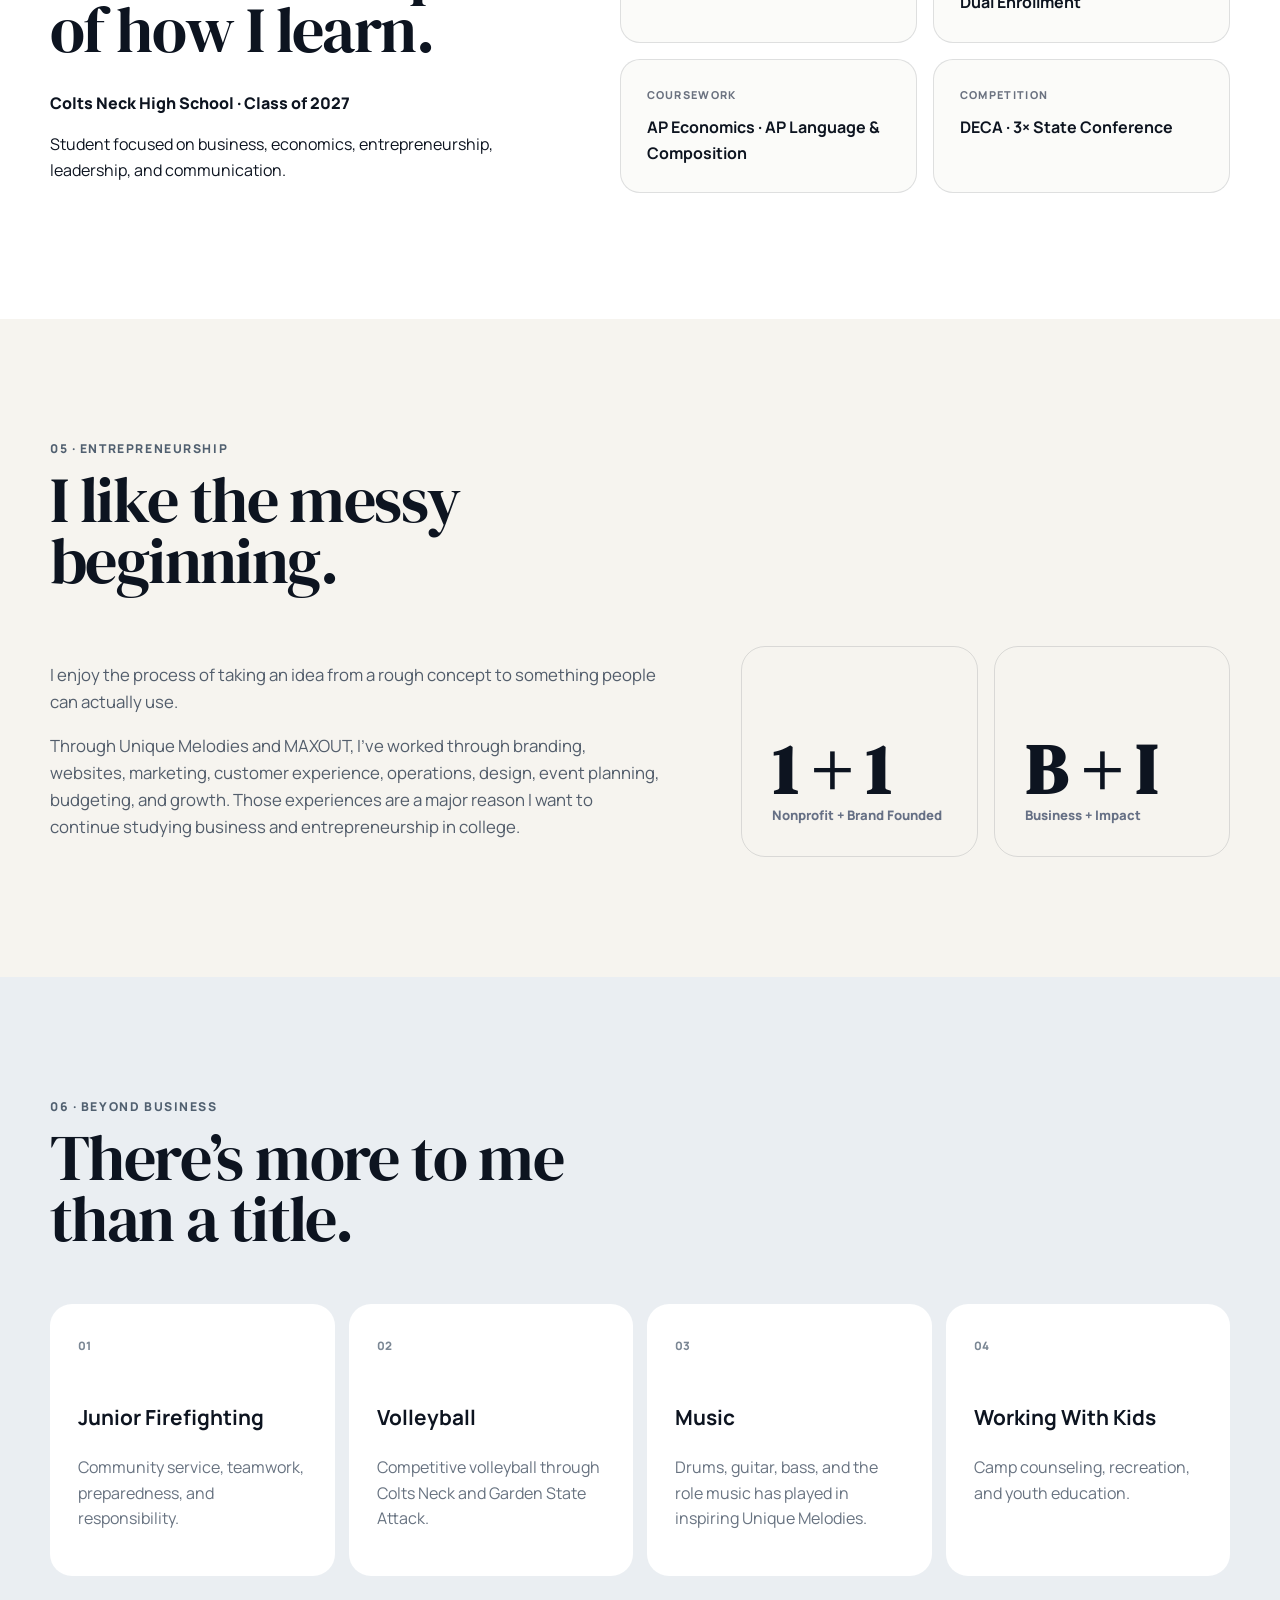
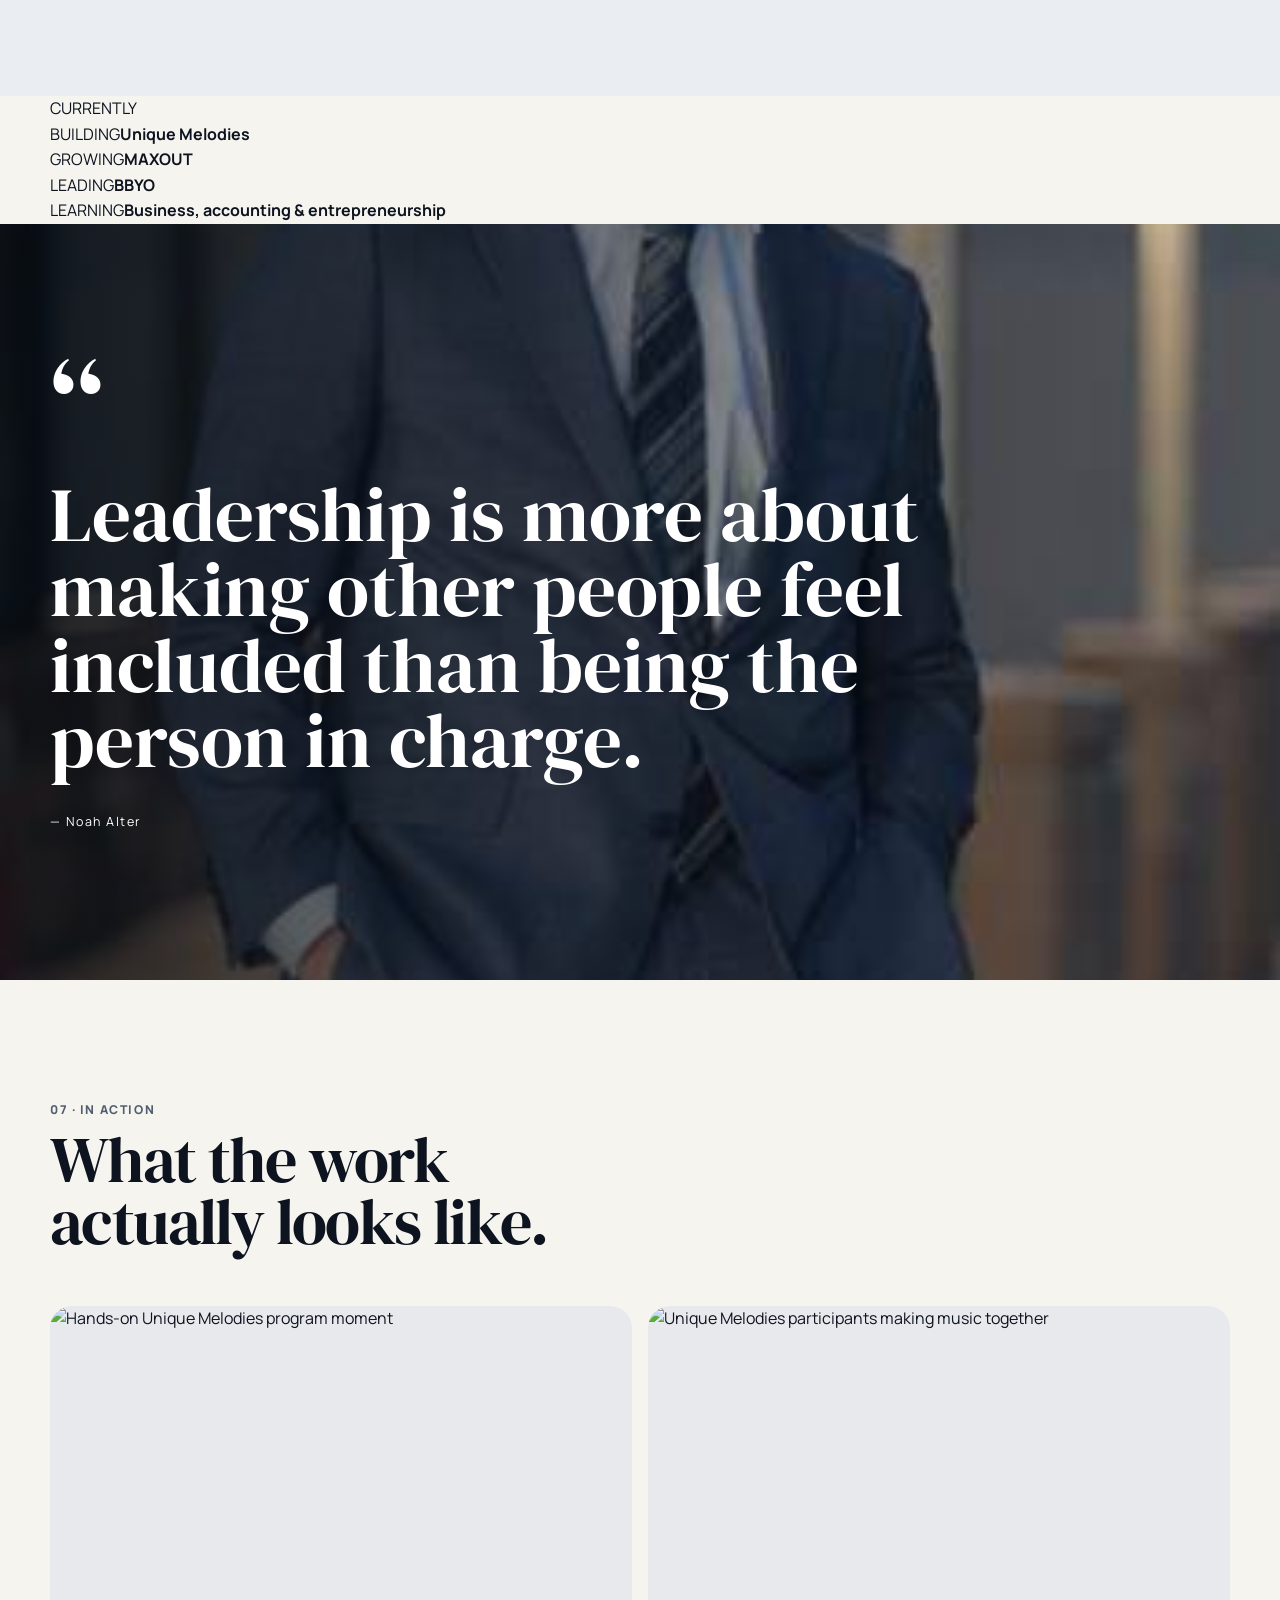
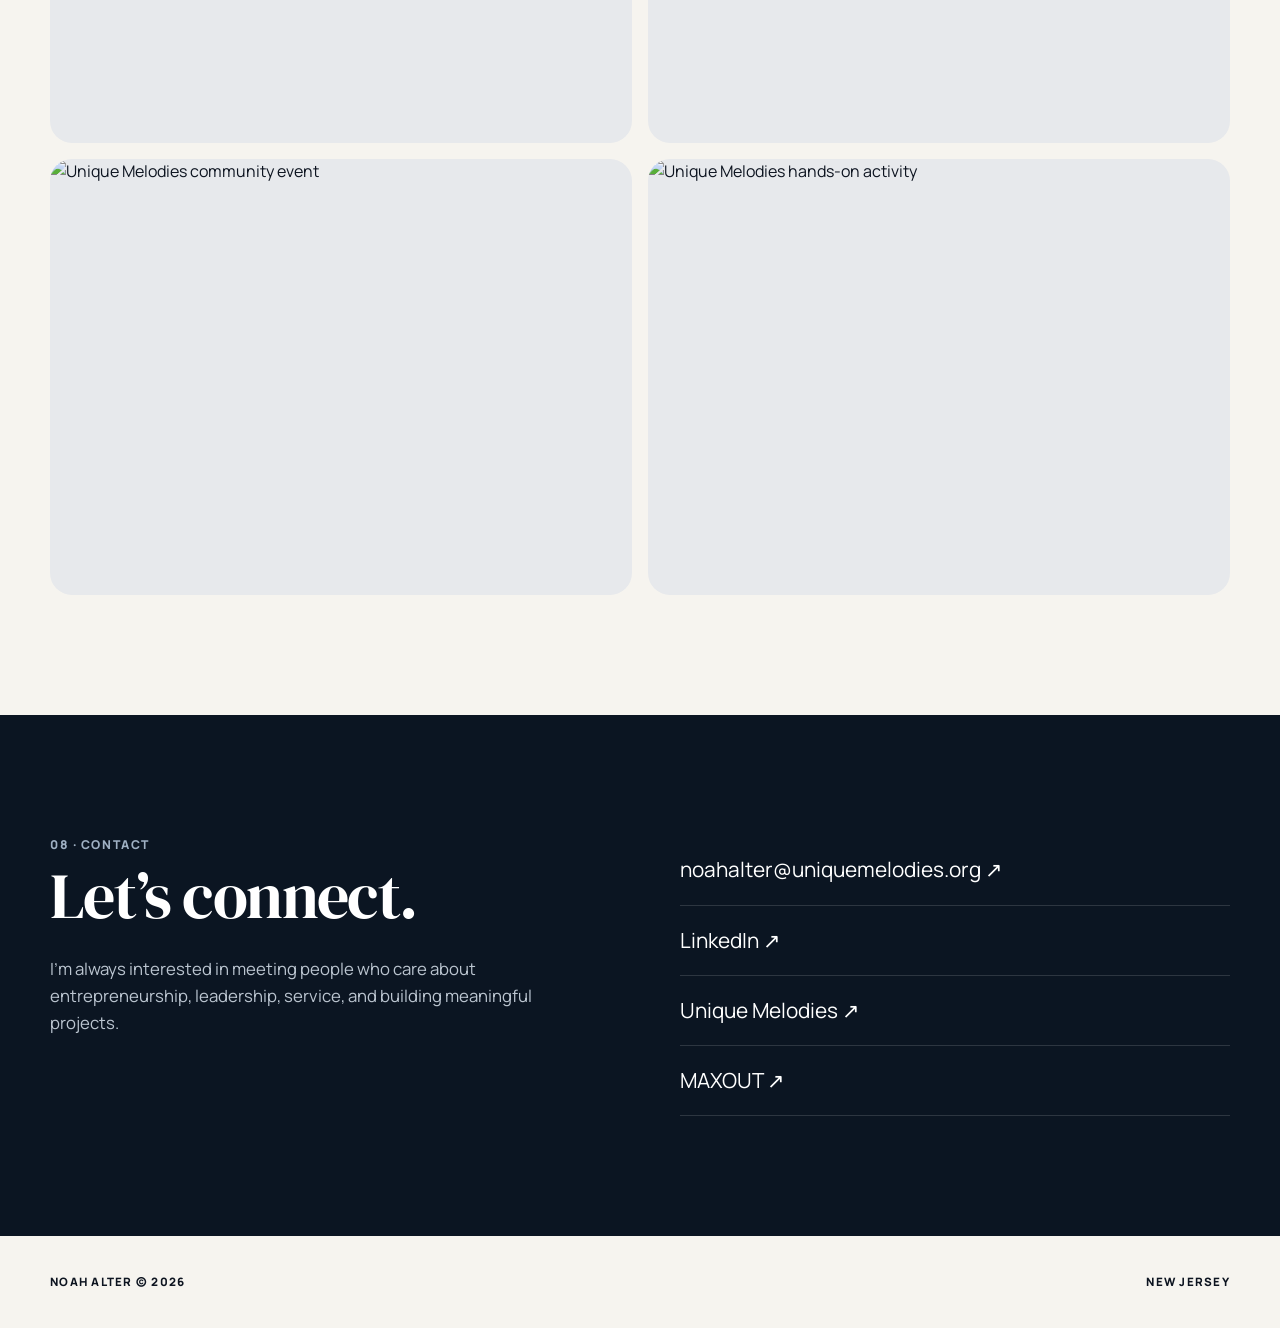
==== commit c50df57d: "Transform portfolio into a more immersive personal story" ====
--- a/index.html
+++ b/index.html
@@ -11,6 +11,9 @@
   <link rel="stylesheet" href="styles.css" />
 </head>
 <body>
+  <div class="scroll-progress" aria-hidden="true"></div>
+  <div class="ambient ambient-a" aria-hidden="true"></div>
+  <div class="ambient ambient-b" aria-hidden="true"></div>
   <div class="noise"></div>
   <header class="nav-wrap">
     <nav class="nav shell">
@@ -30,17 +33,27 @@
     <section class="hero shell">
       <div class="hero-copy reveal">
         <p class="eyebrow">COLTS NECK HIGH SCHOOL · CLASS OF 2027 · NEW JERSEY</p>
-        <h1>Student Leader.<br>Founder.<br><em>Entrepreneur.</em></h1>
-        <p class="hero-text">I’m a high school student building projects around business, service, music, and community. From founding a nonprofit to launching a clothing brand, I’m interested in turning ideas into things that make a real impact.</p>
+        <h1>I <span class="cycle-word" aria-live="polite">build</span><br>things people<br><em>can join.</em></h1>
+        <p class="hero-text">I’m a high school student who likes turning ideas into real things — a nonprofit, a brand, programs, teams, and communities. I care most about the point where an idea stops being hypothetical and starts involving other people.</p>
         <div class="actions">
           <a class="btn primary" href="#work">Explore My Work</a>
           <a class="btn ghost" href="https://www.linkedin.com/in/noahalter" target="_blank" rel="noopener">Connect on LinkedIn ↗</a>
         </div>
       </div>
-      <figure class="hero-photo reveal">
-        <img src="assets/photo-7.jpg" alt="Noah Alter in a blue suit" />
+      <figure class="hero-photo reveal tilt-card" data-tilt>
+        <img src="assets/photo-7.jpg" alt="Noah Alter in a blue suit" data-parallax="0.04" />
         <figcaption>NOAH ALTER · 2026</figcaption>
+        <span class="hero-sticker sticker-one">BUILDER</span>
+        <span class="hero-sticker sticker-two">LEADER</span>
+        <span class="hero-sticker sticker-three">CREATOR</span>
       </figure>
+    </section>
+
+    <section class="marquee-band" aria-label="What I care about">
+      <div class="marquee-track">
+        <span>BUSINESS</span><i>✦</i><span>COMMUNITY</span><i>✦</i><span>MUSIC</span><i>✦</i><span>DESIGN</span><i>✦</i><span>LEADERSHIP</span><i>✦</i><span>SERVICE</span><i>✦</i>
+        <span>BUSINESS</span><i>✦</i><span>COMMUNITY</span><i>✦</i><span>MUSIC</span><i>✦</i><span>DESIGN</span><i>✦</i><span>LEADERSHIP</span><i>✦</i><span>SERVICE</span><i>✦</i>
+      </div>
     </section>
 
     <section id="about" class="section shell split">
@@ -52,8 +65,36 @@
           <p>That has meant starting a nonprofit, creating an apparel brand, leading within BBYO, volunteering as a junior firefighter, competing in DECA, and working with kids in my community.</p>
           <p>Each experience has taught me something different about leadership. I’ve learned that leading is not always about being the loudest person in the room. It is about bringing people together, taking responsibility, and turning ideas into action.</p>
         </div>
-        <div class="about-photo reveal">
+        <div class="about-photo reveal tilt-card" data-tilt>
           <img src="assets/photo-1.jpg" alt="Professional portrait of Noah Alter" />
+          <div class="photo-note">I’d rather build something imperfect than wait forever for the perfect idea.</div>
+        </div>
+      </div>
+    </section>
+
+
+    <section class="manifesto section">
+      <div class="shell">
+        <div class="manifesto-intro reveal">
+          <div class="section-kicker">MY OPERATING SYSTEM</div>
+          <h2>Three rules I keep coming back to.</h2>
+        </div>
+        <div class="manifesto-grid">
+          <article class="manifesto-card reveal">
+            <span>01</span>
+            <h3>Start before it feels finished.</h3>
+            <p>The fastest way I learn is by making something real, showing it to people, and improving it from there.</p>
+          </article>
+          <article class="manifesto-card reveal">
+            <span>02</span>
+            <h3>People make the idea matter.</h3>
+            <p>A program, brand, or organization only becomes meaningful when other people feel like they belong in it.</p>
+          </article>
+          <article class="manifesto-card reveal">
+            <span>03</span>
+            <h3>Do the unglamorous part too.</h3>
+            <p>Planning, follow-up, logistics, revisions, cleanup — the work behind the work is usually what makes the visible part possible.</p>
+          </article>
         </div>
       </div>
     </section>
@@ -62,14 +103,15 @@
       <div class="shell">
         <div class="section-head reveal">
           <div class="section-kicker">02 · FEATURED WORK</div>
-          <h2>What I’ve built.</h2>
-        </div>
-
-        <article class="project project-um reveal">
+          <h2>Not just ideas.<br><em>Things that exist.</em></h2>
+        </div>
+
+        <article class="project project-um reveal project-case" data-project="01">
           <div class="project-media">
             <img src="https://static.wixstatic.com/media/9650a4_b2440f8f245543e2b7a13ed58c48dd88~mv2.jpeg" alt="Unique Melodies hands-on music program" loading="eager" decoding="async" fetchpriority="high" />
           </div>
           <div class="project-copy">
+            <div class="project-number">01 / UNIQUE MELODIES</div>
             <span class="tag">NONPROFIT · FOUNDER & PRESIDENT</span>
             <h3>Unique Melodies</h3>
             <p>I founded Unique Melodies to make music education more accessible and inclusive for individuals with special needs.</p>
@@ -78,8 +120,9 @@
           </div>
         </article>
 
-        <article class="project project-maxout reveal">
+        <article class="project project-maxout reveal project-case" data-project="02">
           <div class="project-copy">
+            <div class="project-number">02 / MAXOUT</div>
             <span class="tag">APPAREL · FOUNDER</span>
             <h3>MAXOUT</h3>
             <p>I created MAXOUT as an athletic and lifestyle clothing brand built around ambition, discipline, and pushing beyond your limits.</p>
@@ -92,8 +135,9 @@
           </div>
         </article>
 
-        <article class="project leadership-card reveal">
+        <article class="project leadership-card reveal project-case" data-project="03">
           <div class="project-copy wide-copy">
+            <div class="project-number">03 / LEADERSHIP</div>
             <span class="tag">LEADERSHIP</span>
             <h3>Turning ideas into action.</h3>
             <p>Leadership has become one of the most important parts of my high school experience. Whether I am leading a nonprofit, working with a BBYO chapter, organizing programs, or helping younger students, I try to focus on making the people around me feel included and capable of succeeding.</p>
@@ -106,10 +150,25 @@
       </div>
     </section>
 
+
+    <section class="story-break">
+      <div class="shell story-grid">
+        <div class="story-sticky reveal">
+          <div class="section-kicker">THE THROUGH LINE</div>
+          <h2>I’m interested in what happens when <em>people care enough to participate.</em></h2>
+        </div>
+        <div class="story-cards">
+          <article class="story-card reveal"><span>BUILD</span><p>Turn a rough idea into something people can actually see, use, attend, wear, or join.</p></article>
+          <article class="story-card reveal"><span>LEAD</span><p>Create enough structure that other people can take ownership instead of waiting for instructions.</p></article>
+          <article class="story-card reveal"><span>SERVE</span><p>Use the same energy for things that are not about me — whether that is music access, younger kids, or my community.</p></article>
+        </div>
+      </div>
+    </section>
+
     <section id="leadership" class="section shell">
       <div class="section-head reveal">
         <div class="section-kicker">03 · LEADERSHIP & SERVICE</div>
-        <h2>Leadership with purpose.</h2>
+        <h2>Roles are temporary.<br><em>The lessons stick.</em></h2>
       </div>
       <div class="timeline">
         <article class="timeline-item reveal"><div class="timeline-year">NOW</div><div><h3>Greater Jersey Region BBYO — S’gan / Vice President</h3><p>Help lead programming across the region, work with chapter leaders, support regional initiatives, and help create engaging experiences for Jewish teens.</p></div></article>
@@ -125,7 +184,7 @@
       <div class="shell edu-grid">
         <div class="reveal">
           <div class="section-kicker">04 · EDUCATION</div>
-          <h2>Learning beyond the classroom.</h2>
+          <h2>School is one part<br>of how I learn.</h2>
           <p class="lead">Colts Neck High School · Class of 2027</p>
           <p>Student focused on business, economics, entrepreneurship, leadership, and communication.</p>
         </div>
@@ -141,7 +200,7 @@
     <section class="section shell entrepreneurship">
       <div class="section-head reveal">
         <div class="section-kicker">05 · ENTREPRENEURSHIP</div>
-        <h2>Building from zero.</h2>
+        <h2>I like the messy<br>beginning.</h2>
       </div>
       <div class="entre-grid">
         <div class="reveal">
@@ -159,7 +218,7 @@
       <div class="shell">
         <div class="section-head reveal">
           <div class="section-kicker">06 · BEYOND BUSINESS</div>
-          <h2>More than one lane.</h2>
+          <h2>There’s more to me<br>than a title.</h2>
         </div>
         <div class="beyond-grid">
           <article class="beyond-card reveal"><span>01</span><h3>Junior Firefighting</h3><p>Community service, teamwork, preparedness, and responsibility.</p></article>
@@ -170,8 +229,21 @@
       </div>
     </section>
 
+
+    <section class="now-strip">
+      <div class="shell now-grid">
+        <div class="now-title reveal"><span class="live-dot"></span> CURRENTLY</div>
+        <div class="now-items">
+          <div class="now-item reveal"><span>BUILDING</span><strong>Unique Melodies</strong></div>
+          <div class="now-item reveal"><span>GROWING</span><strong>MAXOUT</strong></div>
+          <div class="now-item reveal"><span>LEADING</span><strong>BBYO</strong></div>
+          <div class="now-item reveal"><span>LEARNING</span><strong>Business, accounting & entrepreneurship</strong></div>
+        </div>
+      </div>
+    </section>
+
     <section class="quote-section">
-      <img src="assets/photo-8.jpg" alt="Noah Alter outdoors in a suit" />
+      <img src="assets/photo-8.jpg" alt="Noah Alter outdoors in a suit" data-parallax="0.08" />
       <div class="quote-overlay"></div>
       <div class="quote-content shell reveal">
         <p class="quote-mark">“</p>
@@ -183,7 +255,7 @@
     <section class="section shell">
       <div class="section-head reveal">
         <div class="section-kicker">07 · IN ACTION</div>
-        <h2>A few moments behind the work.</h2>
+        <h2>What the work<br>actually looks like.</h2>
       </div>
       <div class="gallery">
         <figure class="g1 reveal"><img src="https://static.wixstatic.com/media/9650a4_5ea8de591b844145b52955088961d899~mv2.jpeg" alt="Hands-on Unique Melodies program moment" loading="lazy" decoding="async" /></figure>
@@ -193,7 +265,7 @@
       </div>
     </section>
 
-    <section id="contact" class="contact section">
+    <section id="contact" class="contact section contact-final">
       <div class="shell contact-inner reveal">
         <div>
           <div class="section-kicker">08 · CONTACT</div>
--- a/styles.css
+++ b/styles.css
@@ -14,14 +14,14 @@
 .entre-grid{display:grid;grid-template-columns:1fr .8fr;gap:80px}.big-stats{display:grid;grid-template-columns:1fr 1fr;gap:16px}.big-stats>div{border:1px solid var(--line);border-radius:24px;padding:30px;min-height:190px;display:flex;flex-direction:column;justify-content:flex-end}.big-stats strong{font-family:"DM Serif Display",serif;font-size:4.4rem;line-height:1}.big-stats span{font-size:.82rem;font-weight:800;color:#667085}
 .beyond{background:#eaeef2}.beyond-grid{display:grid;grid-template-columns:repeat(4,1fr);gap:14px}.beyond-card{background:white;border-radius:22px;padding:28px;min-height:230px}.beyond-card span{font-size:.72rem;color:#7b8794;font-weight:800}.beyond-card h3{font-size:1.3rem;margin-top:44px}.beyond-card p{color:#687381}
 .quote-section{position:relative;min-height:84vh;display:flex;align-items:center;overflow:hidden}.quote-section>img{position:absolute;inset:0}.quote-overlay{position:absolute;inset:0;background:linear-gradient(90deg,rgba(6,12,20,.82),rgba(6,12,20,.45) 55%,rgba(6,12,20,.2))}.quote-content{position:relative;color:white}.quote-mark{font-family:"DM Serif Display",serif;font-size:8rem;margin:0;line-height:.6}.quote-content blockquote{font-size:clamp(3rem,6vw,6.6rem);line-height:.98;max-width:980px;margin:30px 0}.quote-content cite{font-style:normal;letter-spacing:.12em;font-size:.78rem}
-.gallery{display:grid;grid-template-columns:1.1fr .9fr;grid-template-rows:420px 420px;gap:16px}.gallery figure{margin:0;border-radius:22px;overflow:hidden}.g1{grid-row:1/3}.g4 img{object-position:center 25%}
+.gallery{display:grid;grid-template-columns:repeat(2,minmax(0,1fr));gap:16px}.gallery figure{margin:0;border-radius:22px;overflow:hidden;aspect-ratio:4/3;background:#e7e9ec}.gallery img{object-fit:cover;image-rendering:auto}.g1{grid-row:auto}.g4 img{object-position:center 25%}
 .contact{background:#0b1522;color:white}.contact-inner{display:grid;grid-template-columns:1fr 1fr;gap:80px}.contact .section-kicker{color:#9fb0c3}.contact p{color:#bbc5d0}.contact-links{display:flex;flex-direction:column;justify-content:center}.contact-links a{color:white;text-decoration:none;font-size:1.3rem;padding:18px 0;border-bottom:1px solid rgba(255,255,255,.14)}.footer{height:92px;display:flex;align-items:center;justify-content:space-between;font-size:.72rem;letter-spacing:.11em;font-weight:800}
 .reveal{opacity:0;transform:translateY(20px);transition:opacity .75s ease,transform .75s ease}.reveal.visible{opacity:1;transform:none}
 @media(max-width:900px){
   .shell{width:min(100% - 28px,1180px)}.nav-links{display:none}.menu-btn{display:flex;flex-direction:column;gap:5px}.menu-btn span{width:24px;height:2px;background:var(--ink)}
   .nav-links.open{position:absolute;top:76px;left:0;right:0;display:flex;flex-direction:column;background:var(--paper);padding:20px 24px;border-bottom:1px solid var(--line)}
   .hero,.about-grid,.project,.project-maxout,.edu-grid,.entre-grid,.contact-inner{grid-template-columns:1fr}.hero{padding-top:32px;gap:34px}.hero h1{font-size:clamp(3.5rem,14vw,5.4rem)}.hero-photo{aspect-ratio:1/1.15}.section{padding:86px 0}.project-media{min-height:380px}.project-maxout .project-copy{order:2}.project-maxout .project-media{order:1}.leadership-card{grid-template-columns:1fr}.stat-stack{grid-template-columns:1fr 1fr;grid-template-rows:auto;border-left:0;border-top:1px solid rgba(255,255,255,.1)}.stat-stack div{padding:28px}.stat-stack div+div{border-top:0;border-left:1px solid rgba(255,255,255,.1)}
-  .beyond-grid{grid-template-columns:1fr 1fr}.gallery{grid-template-columns:1fr;grid-template-rows:auto}.gallery figure{height:360px}.g1{grid-row:auto}.quote-section{min-height:70vh}
+  .beyond-grid{grid-template-columns:1fr 1fr}.gallery{grid-template-columns:1fr}.gallery figure{height:auto;aspect-ratio:4/3}.g1{grid-row:auto}.quote-section{min-height:70vh}
 }
 @media(max-width:600px){
   .hero h1{font-size:3.6rem}.actions{flex-direction:column;align-items:stretch}.btn{justify-content:center}.about-copy h2,.section-head h2,.education h2,.entrepreneurship h2,.contact h2{font-size:3rem}
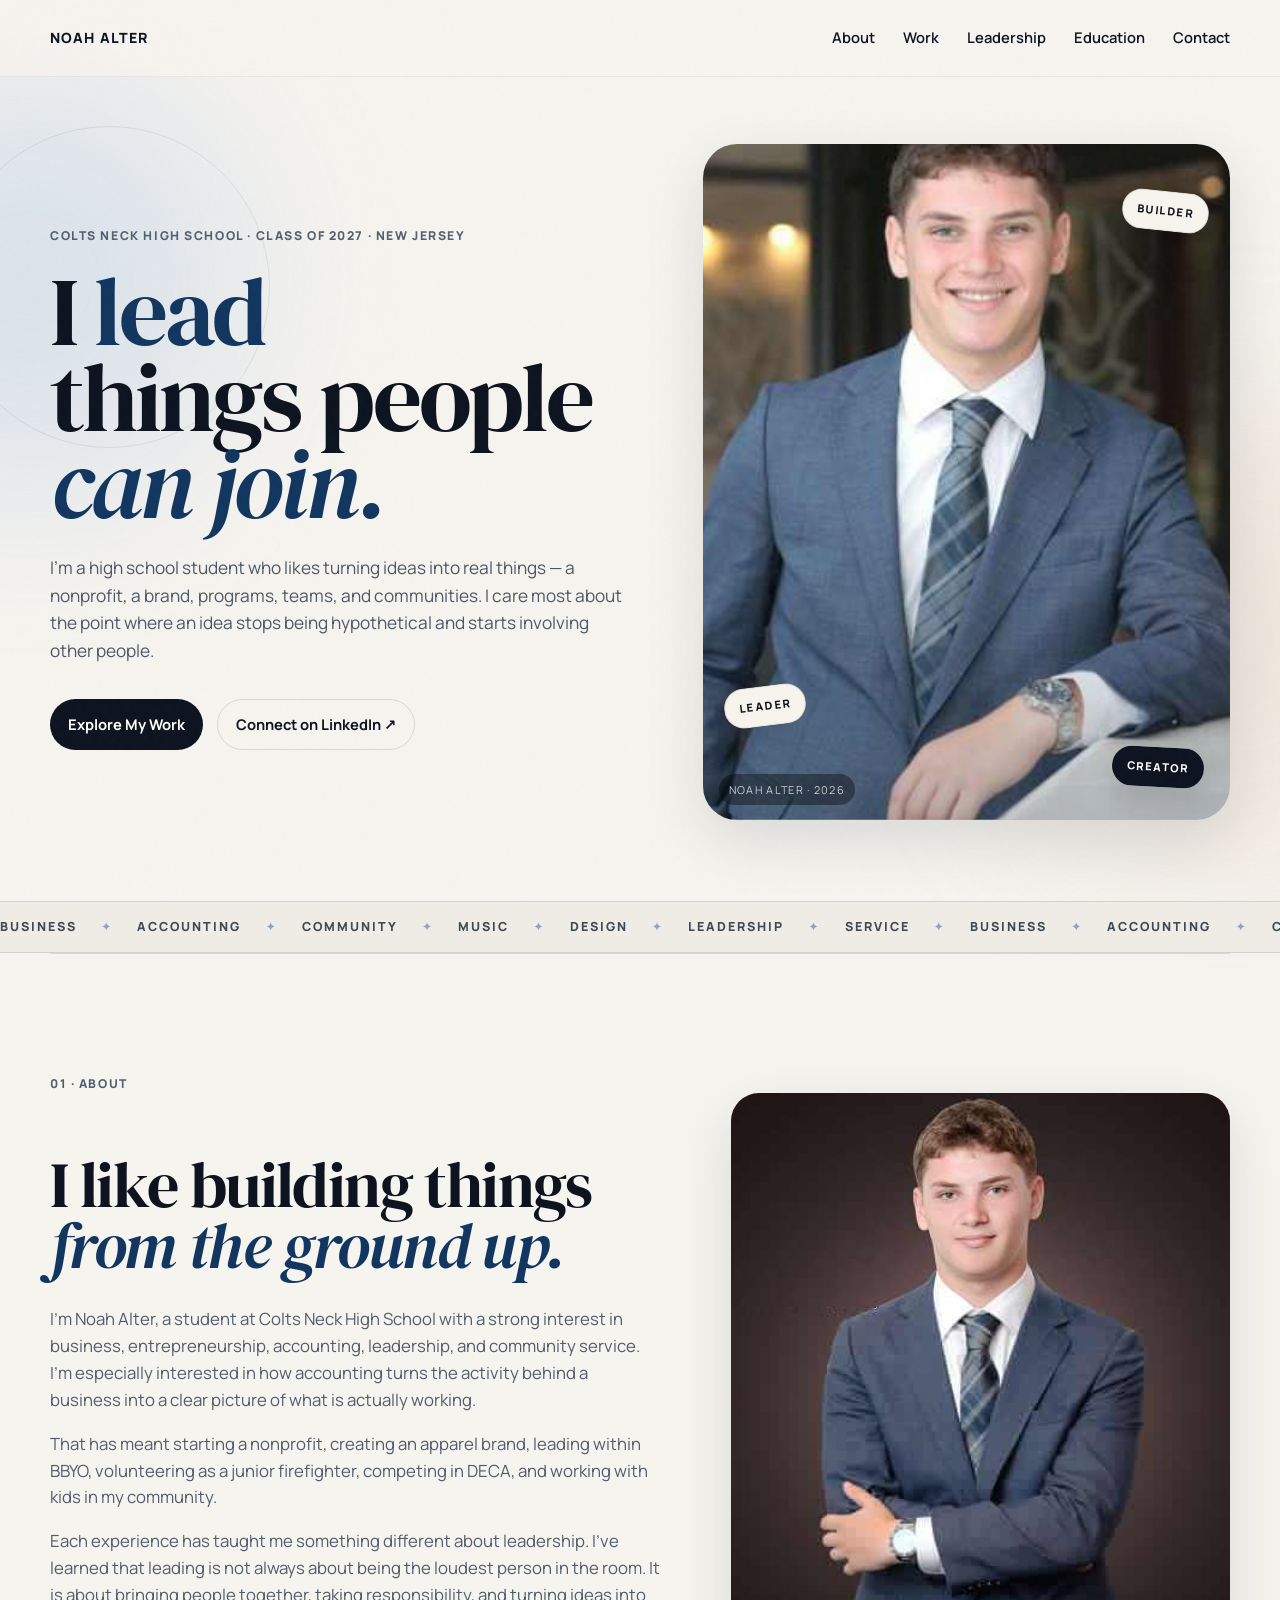
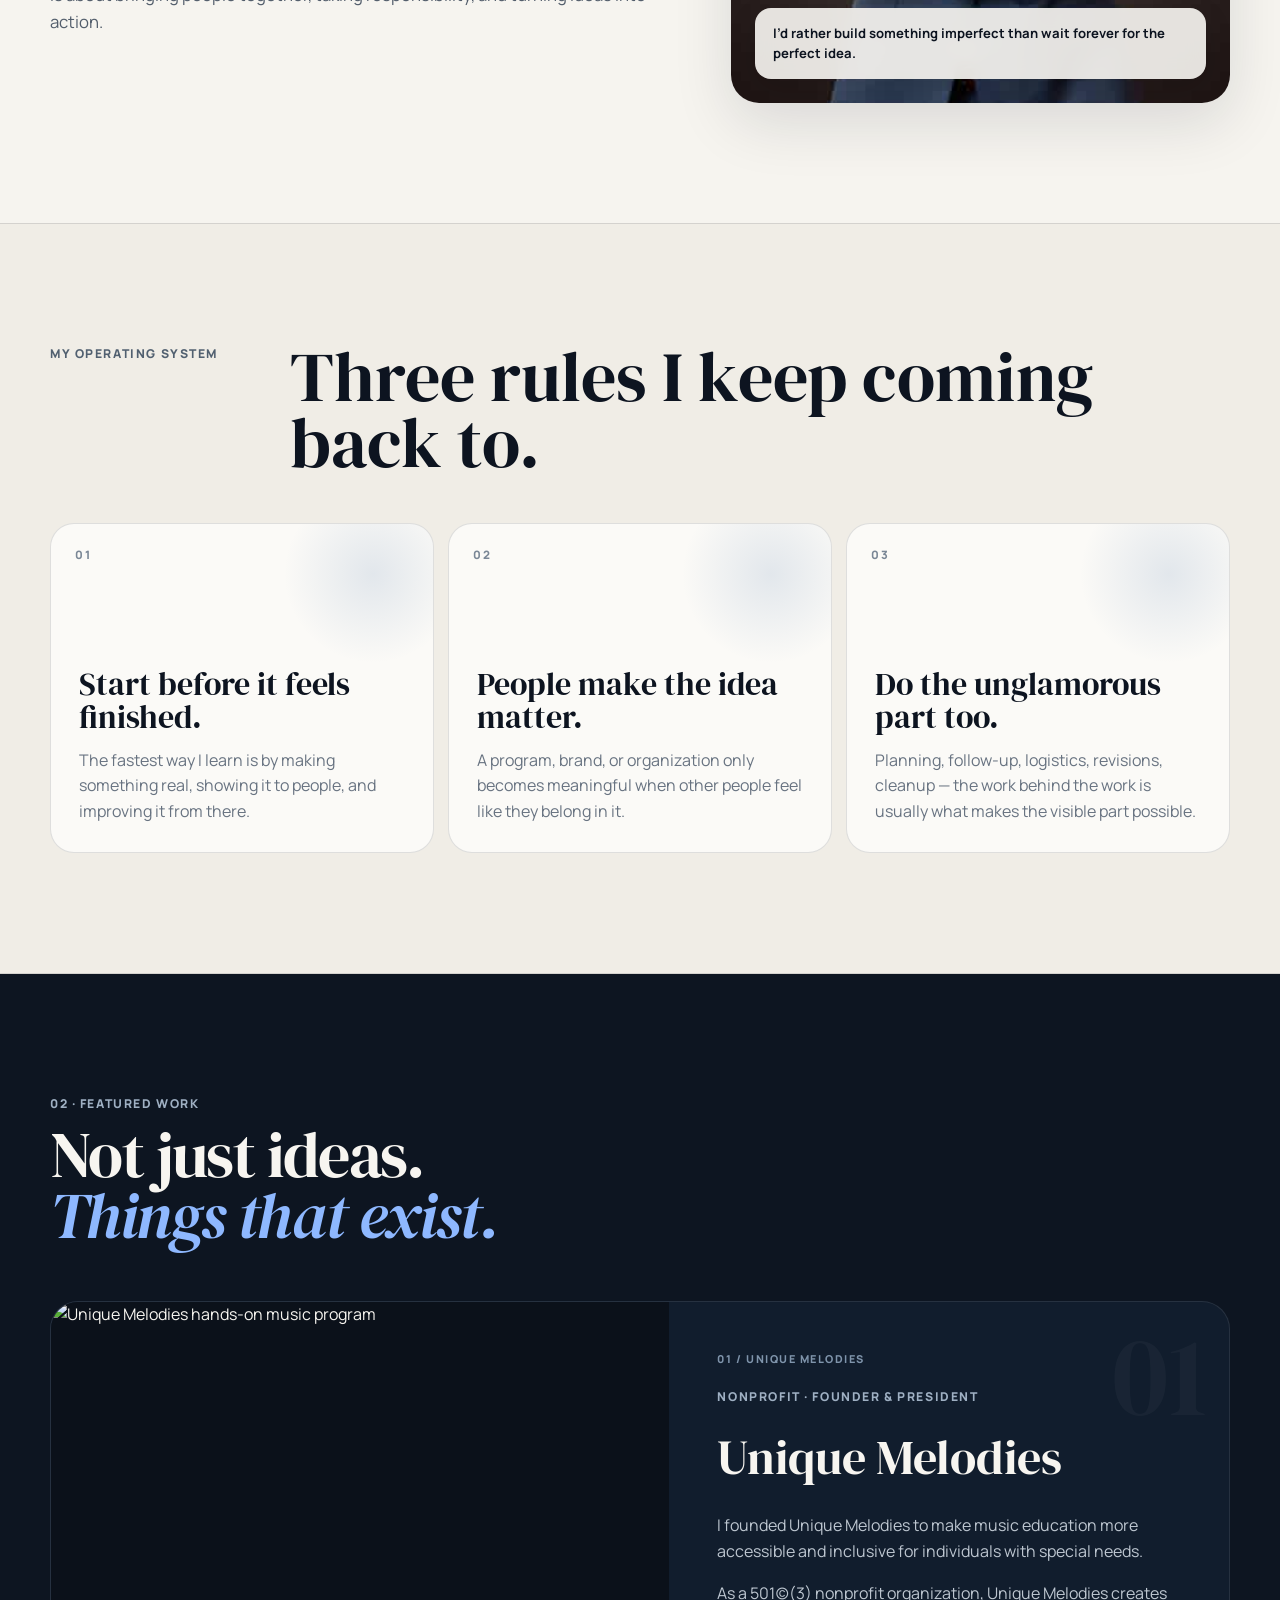
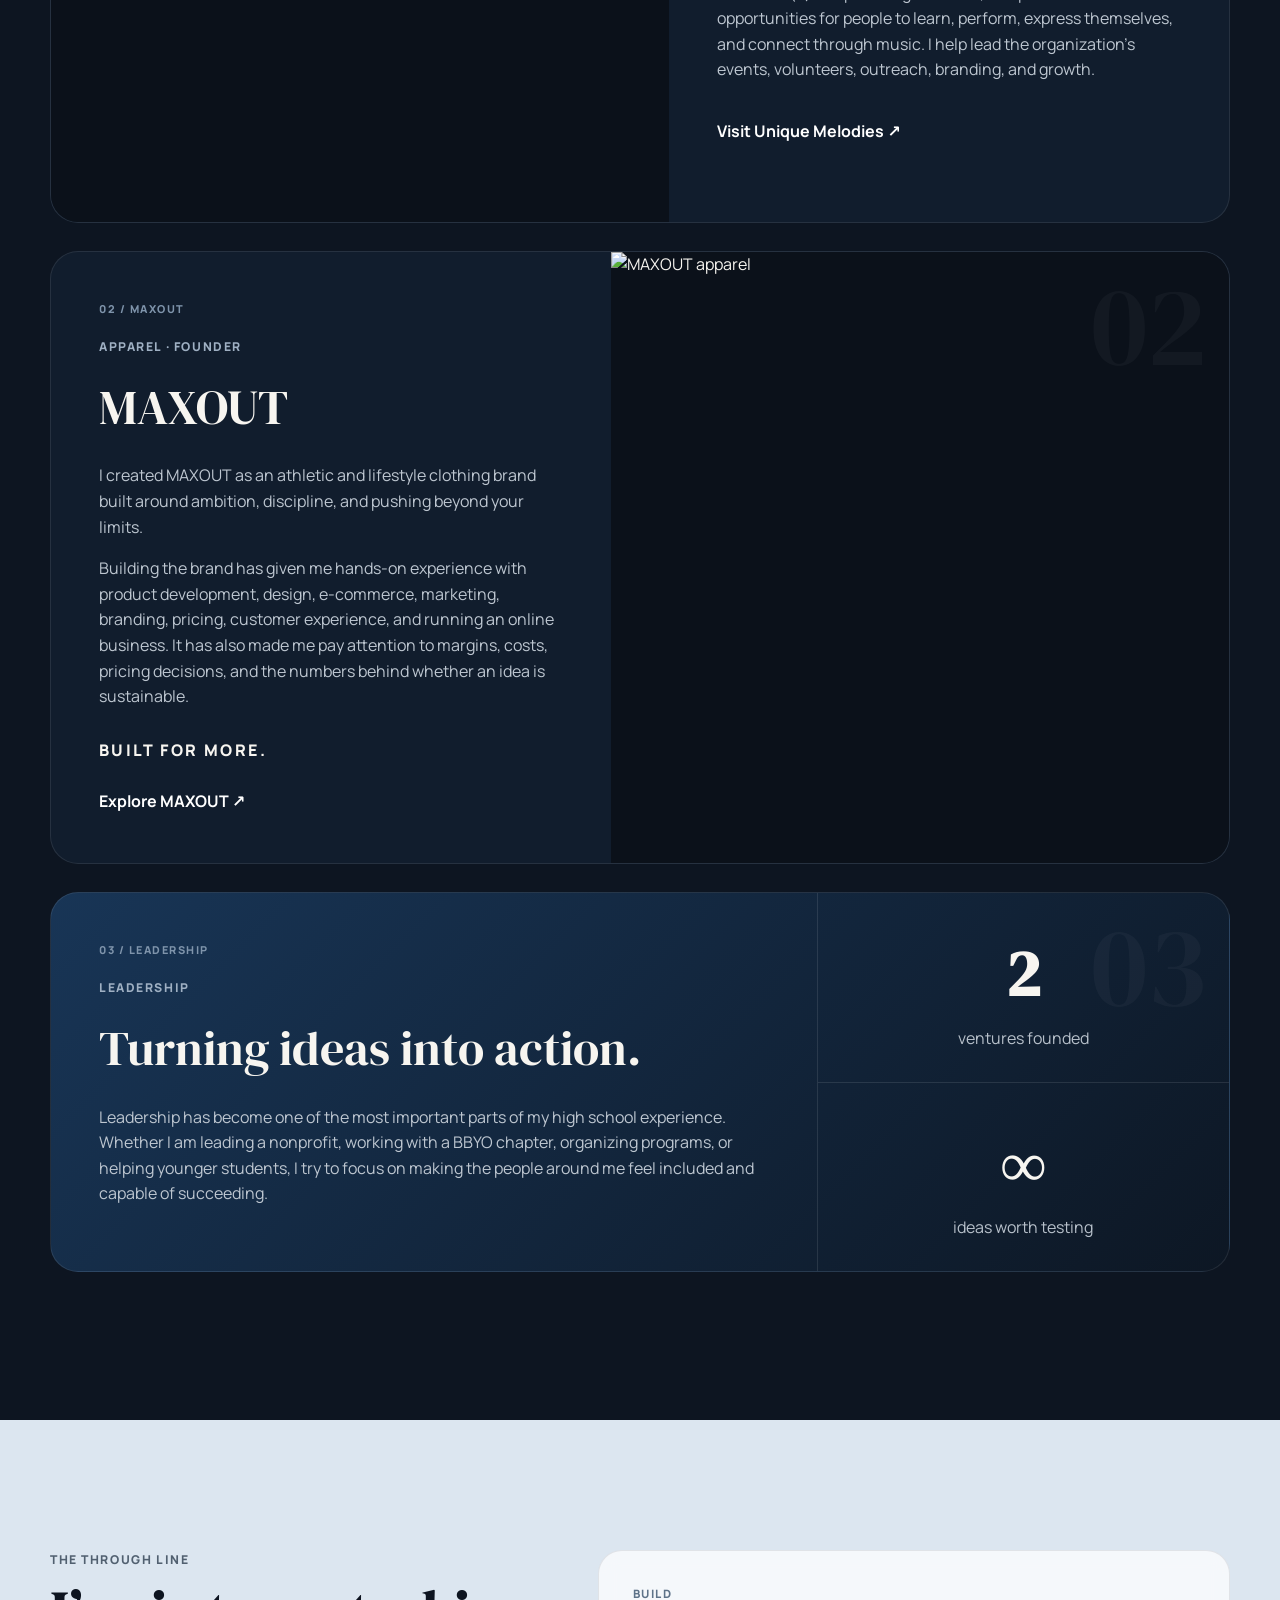
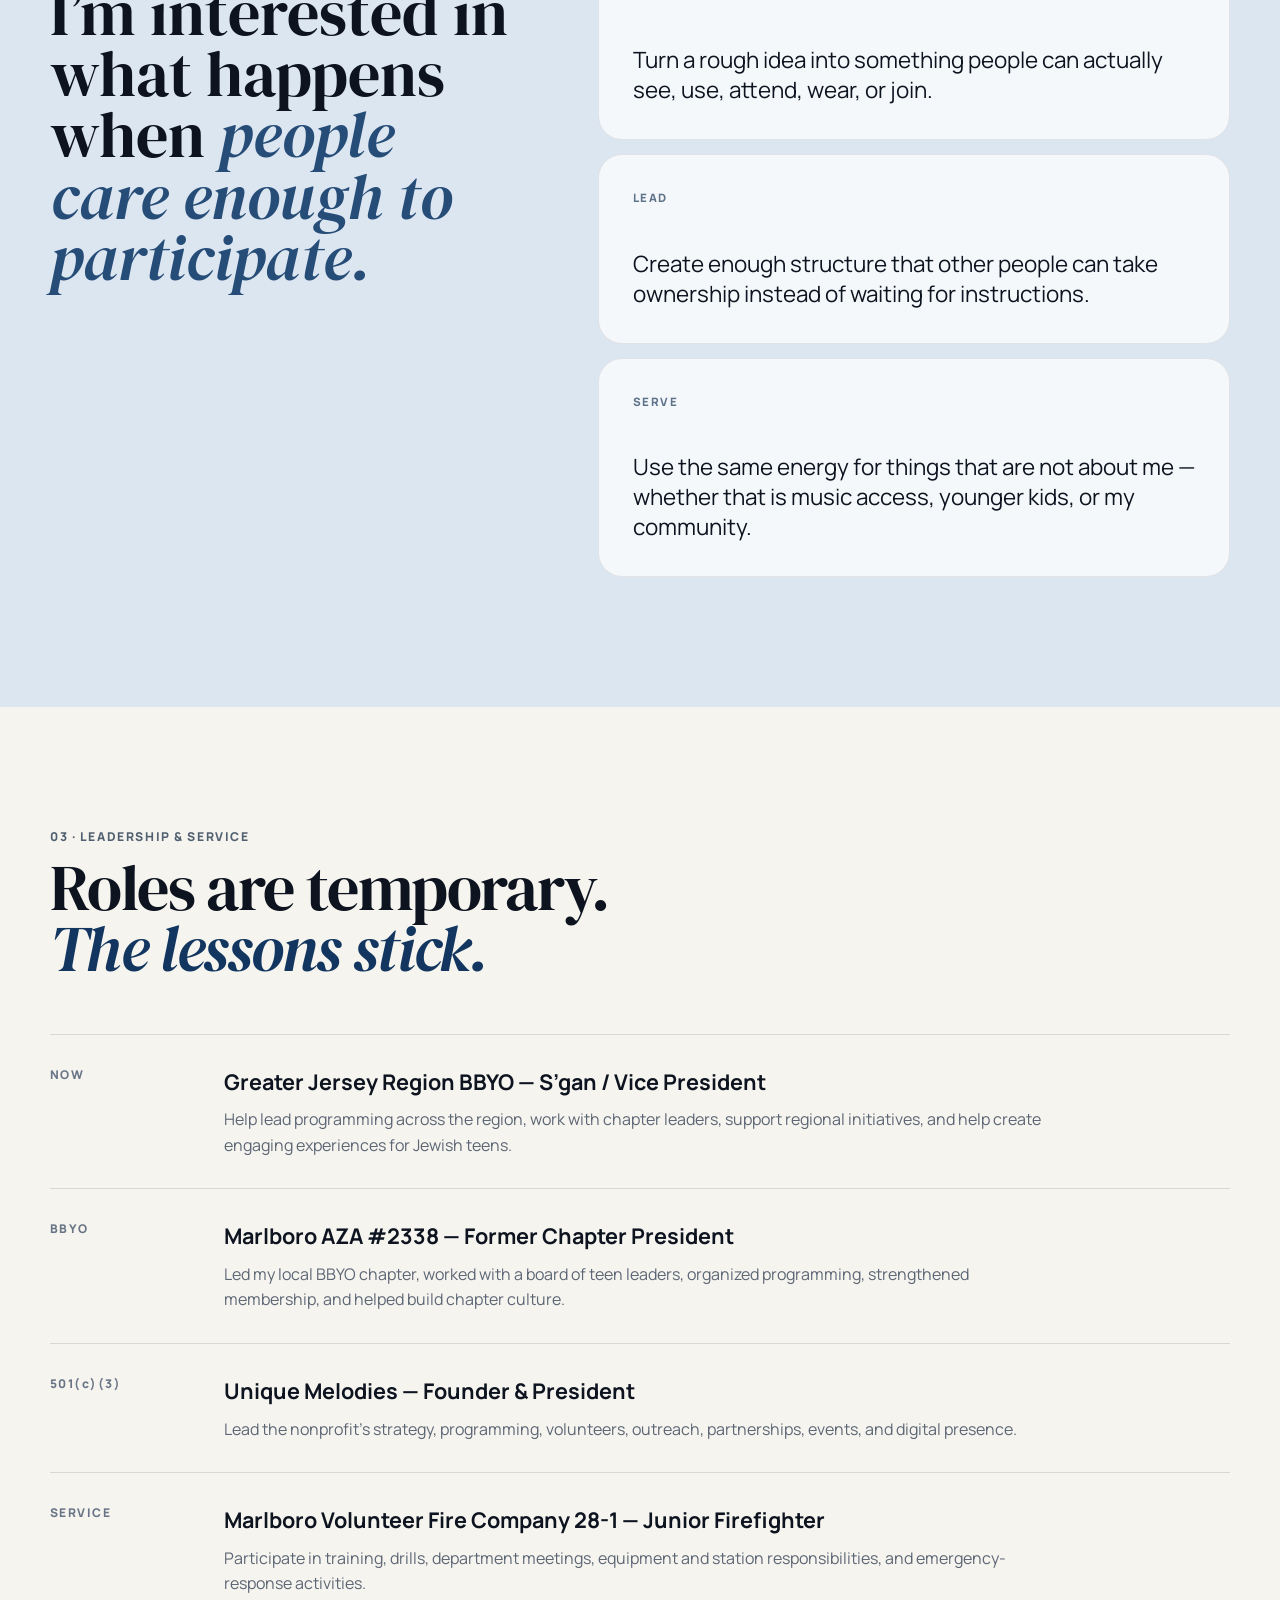
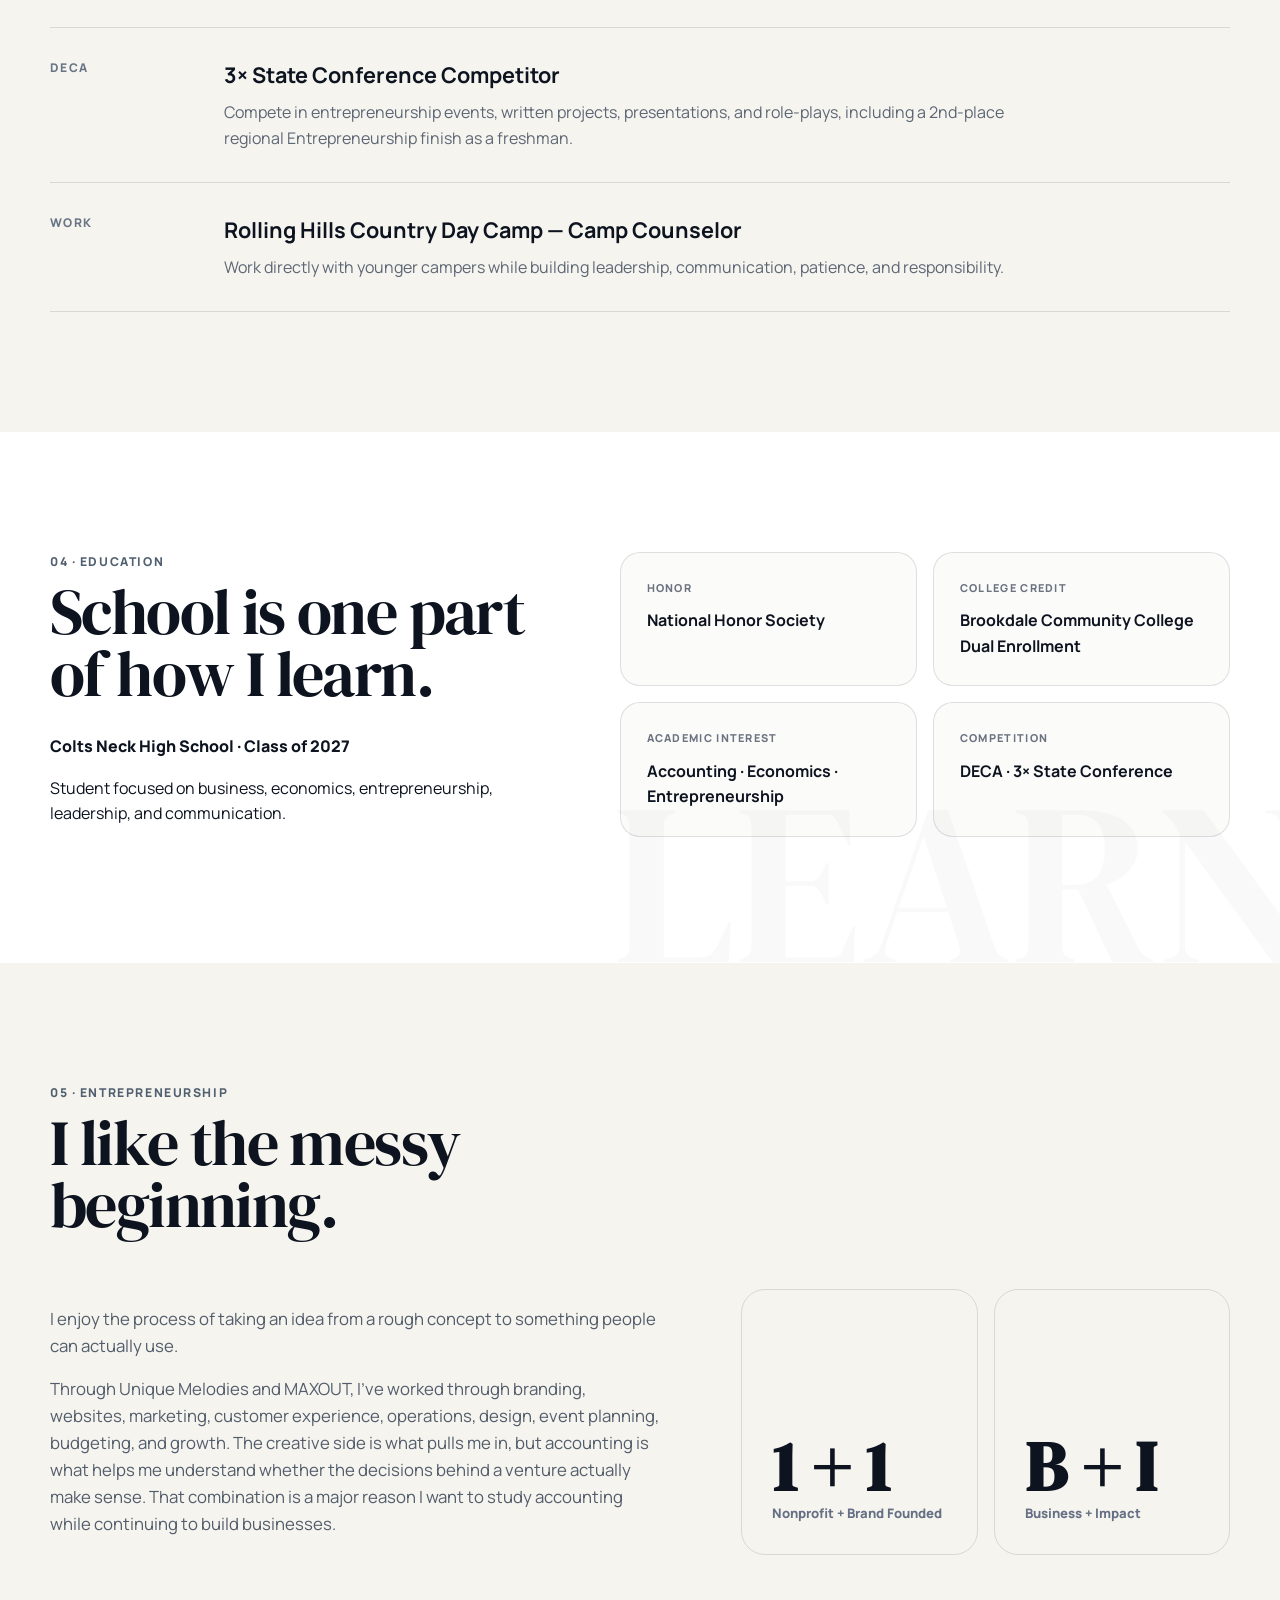
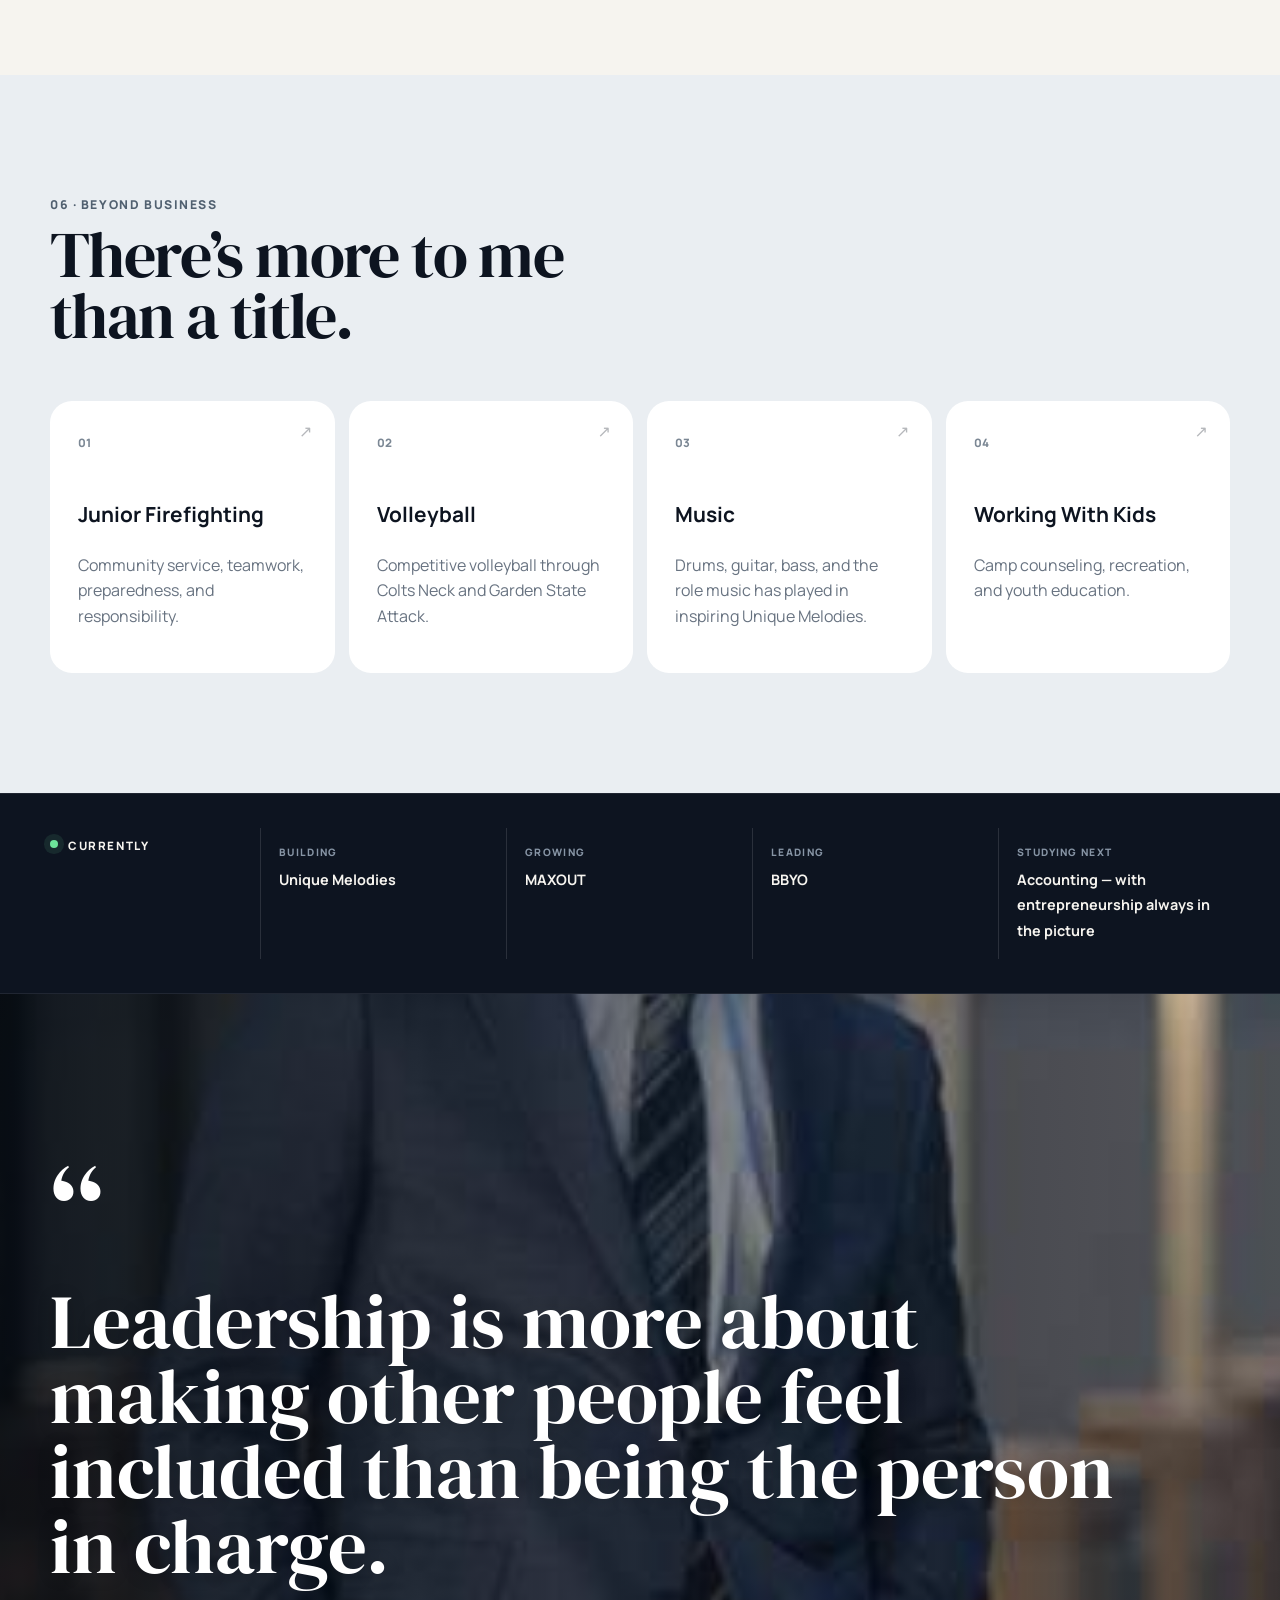
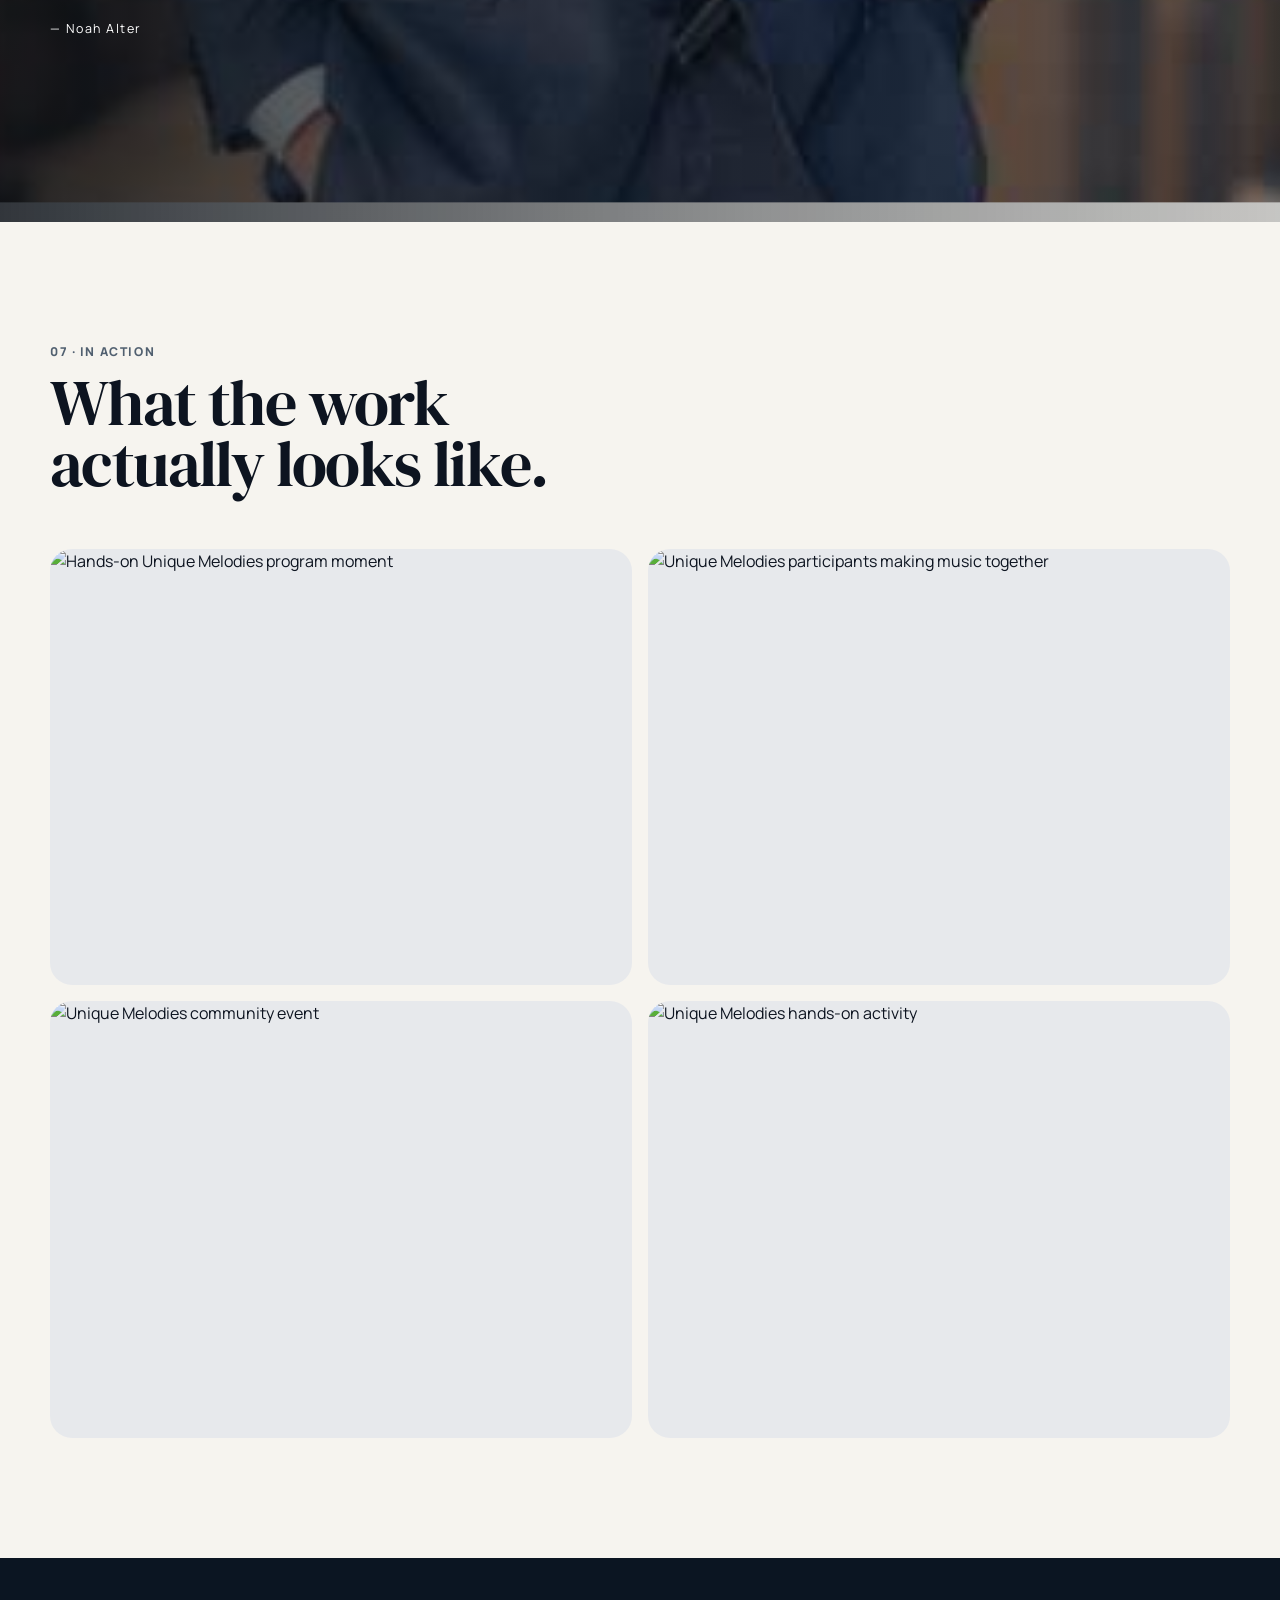
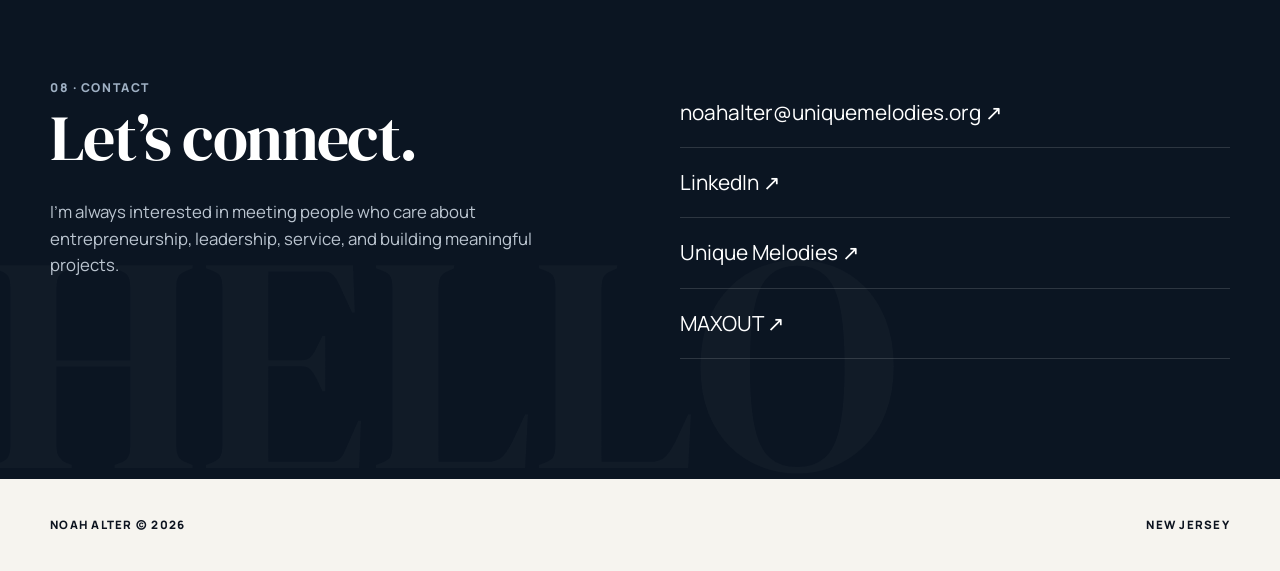
==== commit 9dec5ee2: "Add accounting focus while preserving entrepreneurial identity" ====
--- a/index.html
+++ b/index.html
@@ -51,8 +51,8 @@
 
     <section class="marquee-band" aria-label="What I care about">
       <div class="marquee-track">
-        <span>BUSINESS</span><i>✦</i><span>COMMUNITY</span><i>✦</i><span>MUSIC</span><i>✦</i><span>DESIGN</span><i>✦</i><span>LEADERSHIP</span><i>✦</i><span>SERVICE</span><i>✦</i>
-        <span>BUSINESS</span><i>✦</i><span>COMMUNITY</span><i>✦</i><span>MUSIC</span><i>✦</i><span>DESIGN</span><i>✦</i><span>LEADERSHIP</span><i>✦</i><span>SERVICE</span><i>✦</i>
+        <span>BUSINESS</span><i>✦</i><span>ACCOUNTING</span><i>✦</i><span>COMMUNITY</span><i>✦</i><span>MUSIC</span><i>✦</i><span>DESIGN</span><i>✦</i><span>LEADERSHIP</span><i>✦</i><span>SERVICE</span><i>✦</i>
+        <span>BUSINESS</span><i>✦</i><span>ACCOUNTING</span><i>✦</i><span>COMMUNITY</span><i>✦</i><span>MUSIC</span><i>✦</i><span>DESIGN</span><i>✦</i><span>LEADERSHIP</span><i>✦</i><span>SERVICE</span><i>✦</i>
       </div>
     </section>
 
@@ -61,7 +61,7 @@
       <div class="about-grid">
         <div class="about-copy reveal">
           <h2>I like building things <em>from the ground up.</em></h2>
-          <p>I’m Noah Alter, a student at Colts Neck High School with a strong interest in business, entrepreneurship, accounting, leadership, and community service.</p>
+          <p>I’m Noah Alter, a student at Colts Neck High School with a strong interest in business, entrepreneurship, accounting, leadership, and community service. I’m especially interested in how accounting turns the activity behind a business into a clear picture of what is actually working.</p>
           <p>That has meant starting a nonprofit, creating an apparel brand, leading within BBYO, volunteering as a junior firefighter, competing in DECA, and working with kids in my community.</p>
           <p>Each experience has taught me something different about leadership. I’ve learned that leading is not always about being the loudest person in the room. It is about bringing people together, taking responsibility, and turning ideas into action.</p>
         </div>
@@ -126,7 +126,7 @@
             <span class="tag">APPAREL · FOUNDER</span>
             <h3>MAXOUT</h3>
             <p>I created MAXOUT as an athletic and lifestyle clothing brand built around ambition, discipline, and pushing beyond your limits.</p>
-            <p>Building the brand has given me hands-on experience with product development, design, e-commerce, marketing, branding, pricing, customer experience, and running an online business.</p>
+            <p>Building the brand has given me hands-on experience with product development, design, e-commerce, marketing, branding, pricing, customer experience, and running an online business. It has also made me pay attention to margins, costs, pricing decisions, and the numbers behind whether an idea is sustainable.</p>
             <div class="brand-line">BUILT FOR MORE.</div>
             <a class="text-link" href="https://www.maxoutshop.com" target="_blank" rel="noopener">Explore MAXOUT ↗</a>
           </div>
@@ -191,7 +191,7 @@
         <div class="edu-cards reveal">
           <div class="edu-card"><span>HONOR</span><strong>National Honor Society</strong></div>
           <div class="edu-card"><span>COLLEGE CREDIT</span><strong>Brookdale Community College Dual Enrollment</strong></div>
-          <div class="edu-card"><span>COURSEWORK</span><strong>AP Economics · AP Language & Composition</strong></div>
+          <div class="edu-card"><span>ACADEMIC INTEREST</span><strong>Accounting · Economics · Entrepreneurship</strong></div>
           <div class="edu-card"><span>COMPETITION</span><strong>DECA · 3× State Conference</strong></div>
         </div>
       </div>
@@ -205,7 +205,7 @@
       <div class="entre-grid">
         <div class="reveal">
           <p>I enjoy the process of taking an idea from a rough concept to something people can actually use.</p>
-          <p>Through Unique Melodies and MAXOUT, I’ve worked through branding, websites, marketing, customer experience, operations, design, event planning, budgeting, and growth. Those experiences are a major reason I want to continue studying business and entrepreneurship in college.</p>
+          <p>Through Unique Melodies and MAXOUT, I’ve worked through branding, websites, marketing, customer experience, operations, design, event planning, budgeting, and growth. The creative side is what pulls me in, but accounting is what helps me understand whether the decisions behind a venture actually make sense. That combination is a major reason I want to study accounting while continuing to build businesses.</p>
         </div>
         <div class="big-stats reveal">
           <div><strong>1 + 1</strong><span>Nonprofit + Brand Founded</span></div>
@@ -237,7 +237,7 @@
           <div class="now-item reveal"><span>BUILDING</span><strong>Unique Melodies</strong></div>
           <div class="now-item reveal"><span>GROWING</span><strong>MAXOUT</strong></div>
           <div class="now-item reveal"><span>LEADING</span><strong>BBYO</strong></div>
-          <div class="now-item reveal"><span>LEARNING</span><strong>Business, accounting & entrepreneurship</strong></div>
+          <div class="now-item reveal"><span>STUDYING NEXT</span><strong>Accounting — with entrepreneurship always in the picture</strong></div>
         </div>
       </div>
     </section>
--- a/styles.css
+++ b/styles.css
@@ -26,4 +26,86 @@
 @media(max-width:600px){
   .hero h1{font-size:3.6rem}.actions{flex-direction:column;align-items:stretch}.btn{justify-content:center}.about-copy h2,.section-head h2,.education h2,.entrepreneurship h2,.contact h2{font-size:3rem}
   .project-copy{padding:30px}.project h3{font-size:2.5rem}.timeline-item{grid-template-columns:1fr;gap:8px}.edu-cards,.beyond-grid,.big-stats{grid-template-columns:1fr}.quote-content blockquote{font-size:2.8rem}.footer{height:auto;padding:26px 0;gap:8px;flex-direction:column;align-items:flex-start}
-}+}
+/* --- More expressive portfolio system --- */
+body{overflow-x:hidden}
+.scroll-progress{position:fixed;top:0;left:0;height:3px;width:0;background:linear-gradient(90deg,#0b2545,#5b8fd8,#8eb8ff);z-index:1000;transform-origin:left center}
+.ambient{position:fixed;border-radius:50%;filter:blur(90px);pointer-events:none;z-index:-1;opacity:.22}
+.ambient-a{width:420px;height:420px;background:#7ca6de;top:8vh;left:-180px}
+.ambient-b{width:460px;height:460px;background:#d9bda5;right:-180px;top:45vh}
+.hero{position:relative}
+.hero::before{content:"";position:absolute;left:-8vw;top:6%;width:320px;height:320px;border:1px solid rgba(13,20,32,.08);border-radius:50%;z-index:-1}
+.hero h1{font-size:clamp(4.5rem,7.6vw,8.2rem);max-width:860px}
+.cycle-word{display:inline-block;color:var(--navy2);min-width:3.6ch;transition:opacity .2s ease,transform .2s ease}
+.cycle-word.swap{opacity:0;transform:translateY(8px)}
+.hero-photo{isolation:isolate;transform-style:preserve-3d;transition:transform .18s ease-out}
+.hero-photo::after{content:"";position:absolute;inset:0;background:linear-gradient(180deg,transparent 55%,rgba(5,10,18,.22));pointer-events:none}
+.hero-sticker{position:absolute;z-index:3;background:#f7f4ed;color:#0d1420;border:1px solid rgba(13,20,32,.12);padding:10px 14px;border-radius:999px;font-size:.69rem;font-weight:800;letter-spacing:.14em;box-shadow:0 12px 30px rgba(0,0,0,.12)}
+.sticker-one{top:7%;right:4%;transform:rotate(6deg)}.sticker-two{bottom:14%;left:4%;transform:rotate(-7deg)}.sticker-three{right:5%;bottom:5%;transform:rotate(3deg);background:#0d1420;color:white}
+.marquee-band{overflow:hidden;border-top:1px solid var(--line);border-bottom:1px solid var(--line);background:#efece5}
+.marquee-track{display:flex;align-items:center;width:max-content;gap:24px;padding:15px 0;animation:marquee 26s linear infinite;font-size:.78rem;font-weight:800;letter-spacing:.16em;color:#3f4a57}
+.marquee-track i{font-style:normal;color:#8aa5c8}
+@keyframes marquee{to{transform:translateX(-50%)}}
+.about-photo{position:relative;box-shadow:var(--shadow);transform-style:preserve-3d;transition:transform .18s ease-out}
+.photo-note{position:absolute;left:24px;right:24px;bottom:24px;background:rgba(246,244,239,.92);backdrop-filter:blur(10px);padding:16px 18px;border-radius:16px;font-size:.82rem;font-weight:700;line-height:1.45;box-shadow:0 10px 30px rgba(0,0,0,.12)}
+.manifesto{background:#f0ede6;border-top:1px solid var(--line);border-bottom:1px solid var(--line)}
+.manifesto-intro{display:grid;grid-template-columns:.35fr 1.65fr;gap:40px;align-items:start;margin-bottom:46px}
+.manifesto-intro h2{margin:0;font-family:"DM Serif Display",serif;font-size:clamp(3rem,5.5vw,6rem);line-height:.95;font-weight:400}
+.manifesto-grid{display:grid;grid-template-columns:repeat(3,1fr);gap:14px}
+.manifesto-card{position:relative;background:#fbfaf7;border:1px solid var(--line);border-radius:24px;padding:28px;min-height:330px;display:flex;flex-direction:column;justify-content:flex-end;overflow:hidden}
+.manifesto-card::before{content:"";position:absolute;width:180px;height:180px;border-radius:50%;background:radial-gradient(circle,rgba(74,115,168,.14),transparent 70%);top:-40px;right:-30px}
+.manifesto-card span{position:absolute;top:22px;left:24px;font-size:.72rem;letter-spacing:.14em;font-weight:800;color:#7a8796}
+.manifesto-card h3{font-family:"DM Serif Display",serif;font-weight:400;font-size:2rem;line-height:1.02;margin:0 0 14px}
+.manifesto-card p{margin:0;color:#687381}
+.work-section .section-head h2 em{color:#8eb8ff}
+.project-case{position:relative}
+.project-case::before{content:attr(data-project);position:absolute;top:18px;right:22px;font-size:7rem;line-height:1;color:rgba(255,255,255,.035);font-family:"DM Serif Display",serif;pointer-events:none}
+.project-number{font-size:.68rem;letter-spacing:.14em;color:#7f94ab;font-weight:800;margin-bottom:16px}
+.project{transition:transform .35s ease,border-color .35s ease,box-shadow .35s ease}
+.project:hover{transform:translateY(-4px);border-color:rgba(255,255,255,.16);box-shadow:0 24px 70px rgba(0,0,0,.18)}
+.story-break{padding:130px 0;background:#dce6f0}
+.story-grid{display:grid;grid-template-columns:.85fr 1.15fr;gap:80px;align-items:start}
+.story-sticky{position:sticky;top:120px}
+.story-sticky h2{font-family:"DM Serif Display",serif;font-size:clamp(3.4rem,5vw,5.8rem);font-weight:400;line-height:.96;margin:12px 0}
+.story-sticky h2 em{color:#264c78}
+.story-cards{display:flex;flex-direction:column;gap:14px}
+.story-card{background:rgba(255,255,255,.72);border:1px solid rgba(13,20,32,.09);border-radius:24px;padding:34px;min-height:190px;display:flex;flex-direction:column;justify-content:space-between;backdrop-filter:blur(10px)}
+.story-card span{font-size:.72rem;letter-spacing:.14em;font-weight:800;color:#5e7389}
+.story-card p{font-size:1.4rem;line-height:1.35;margin:40px 0 0;max-width:680px}
+.timeline-item{transition:padding-left .28s ease,background .28s ease}
+.timeline-item:hover{padding-left:18px;background:linear-gradient(90deg,rgba(18,54,95,.045),transparent)}
+.education{position:relative;overflow:hidden}
+.education::after{content:"LEARN";position:absolute;right:-2vw;bottom:-8vw;font-family:"DM Serif Display",serif;font-size:18vw;color:rgba(13,20,32,.025);pointer-events:none}
+.big-stats>div{transition:transform .25s ease,background .25s ease}.big-stats>div:hover{transform:translateY(-5px);background:#fff}
+.beyond-card{position:relative;overflow:hidden;transition:transform .25s ease,box-shadow .25s ease}
+.beyond-card::after{content:"↗";position:absolute;right:22px;top:18px;opacity:.3}
+.beyond-card:hover{transform:translateY(-6px);box-shadow:0 20px 45px rgba(16,24,40,.1)}
+.now-strip{background:#0d1420;color:#f6f4ef;border-top:1px solid rgba(255,255,255,.08);border-bottom:1px solid rgba(255,255,255,.08)}
+.now-grid{display:grid;grid-template-columns:180px 1fr;gap:30px;padding:34px 0}
+.now-title{font-size:.72rem;letter-spacing:.14em;font-weight:800;display:flex;align-items:flex-start;gap:10px;padding-top:9px}
+.live-dot{width:8px;height:8px;background:#6de39a;border-radius:50%;box-shadow:0 0 0 6px rgba(109,227,154,.1);margin-top:3px}
+.now-items{display:grid;grid-template-columns:repeat(4,1fr);gap:14px}
+.now-item{padding:16px 18px;border-left:1px solid rgba(255,255,255,.12)}
+.now-item span{display:block;color:#8795a5;font-size:.64rem;letter-spacing:.13em;font-weight:800;margin-bottom:6px}
+.now-item strong{font-size:.9rem}
+.quote-section{min-height:92vh}
+.quote-content blockquote{max-width:1080px;text-shadow:0 2px 18px rgba(0,0,0,.18)}
+.gallery figure{position:relative;transition:transform .35s ease,box-shadow .35s ease}
+.gallery figure::after{content:"IN ACTION";position:absolute;left:14px;bottom:14px;background:rgba(13,20,32,.76);color:white;border-radius:999px;padding:7px 10px;font-size:.58rem;letter-spacing:.14em;font-weight:800;opacity:0;transform:translateY(6px);transition:.25s ease}
+.gallery figure:hover{transform:translateY(-6px);box-shadow:0 18px 40px rgba(16,24,40,.16)}
+.gallery figure:hover::after{opacity:1;transform:none}
+.contact-final{position:relative;overflow:hidden}
+.contact-final::before{content:"HELLO";position:absolute;left:-1vw;bottom:-10vw;font-family:"DM Serif Display",serif;font-size:24vw;color:rgba(255,255,255,.025)}
+.contact-links a{transition:padding-left .22s ease,color .22s ease}.contact-links a:hover{padding-left:12px;color:#9fc3ef}
+@media(max-width:900px){
+  .manifesto-intro,.story-grid{grid-template-columns:1fr}.manifesto-grid{grid-template-columns:1fr}.manifesto-card{min-height:230px}
+  .story-sticky{position:static}.story-card p{font-size:1.15rem}.now-grid{grid-template-columns:1fr}.now-items{grid-template-columns:1fr 1fr}
+  .hero-sticker{font-size:.6rem;padding:8px 10px}
+}
+@media(max-width:600px){
+  .hero h1{font-size:3.65rem}.marquee-track{animation-duration:20s}.now-items{grid-template-columns:1fr}.now-item{border-left:0;border-top:1px solid rgba(255,255,255,.12);padding-left:0}
+  .manifesto-intro h2{font-size:3rem}.story-break{padding:90px 0}.story-sticky h2{font-size:3.2rem}
+}
+@media(prefers-reduced-motion:reduce){
+  *{scroll-behavior:auto!important}.marquee-track{animation:none}.reveal{opacity:1;transform:none;transition:none}.hero-photo,.about-photo{transform:none!important}
+}
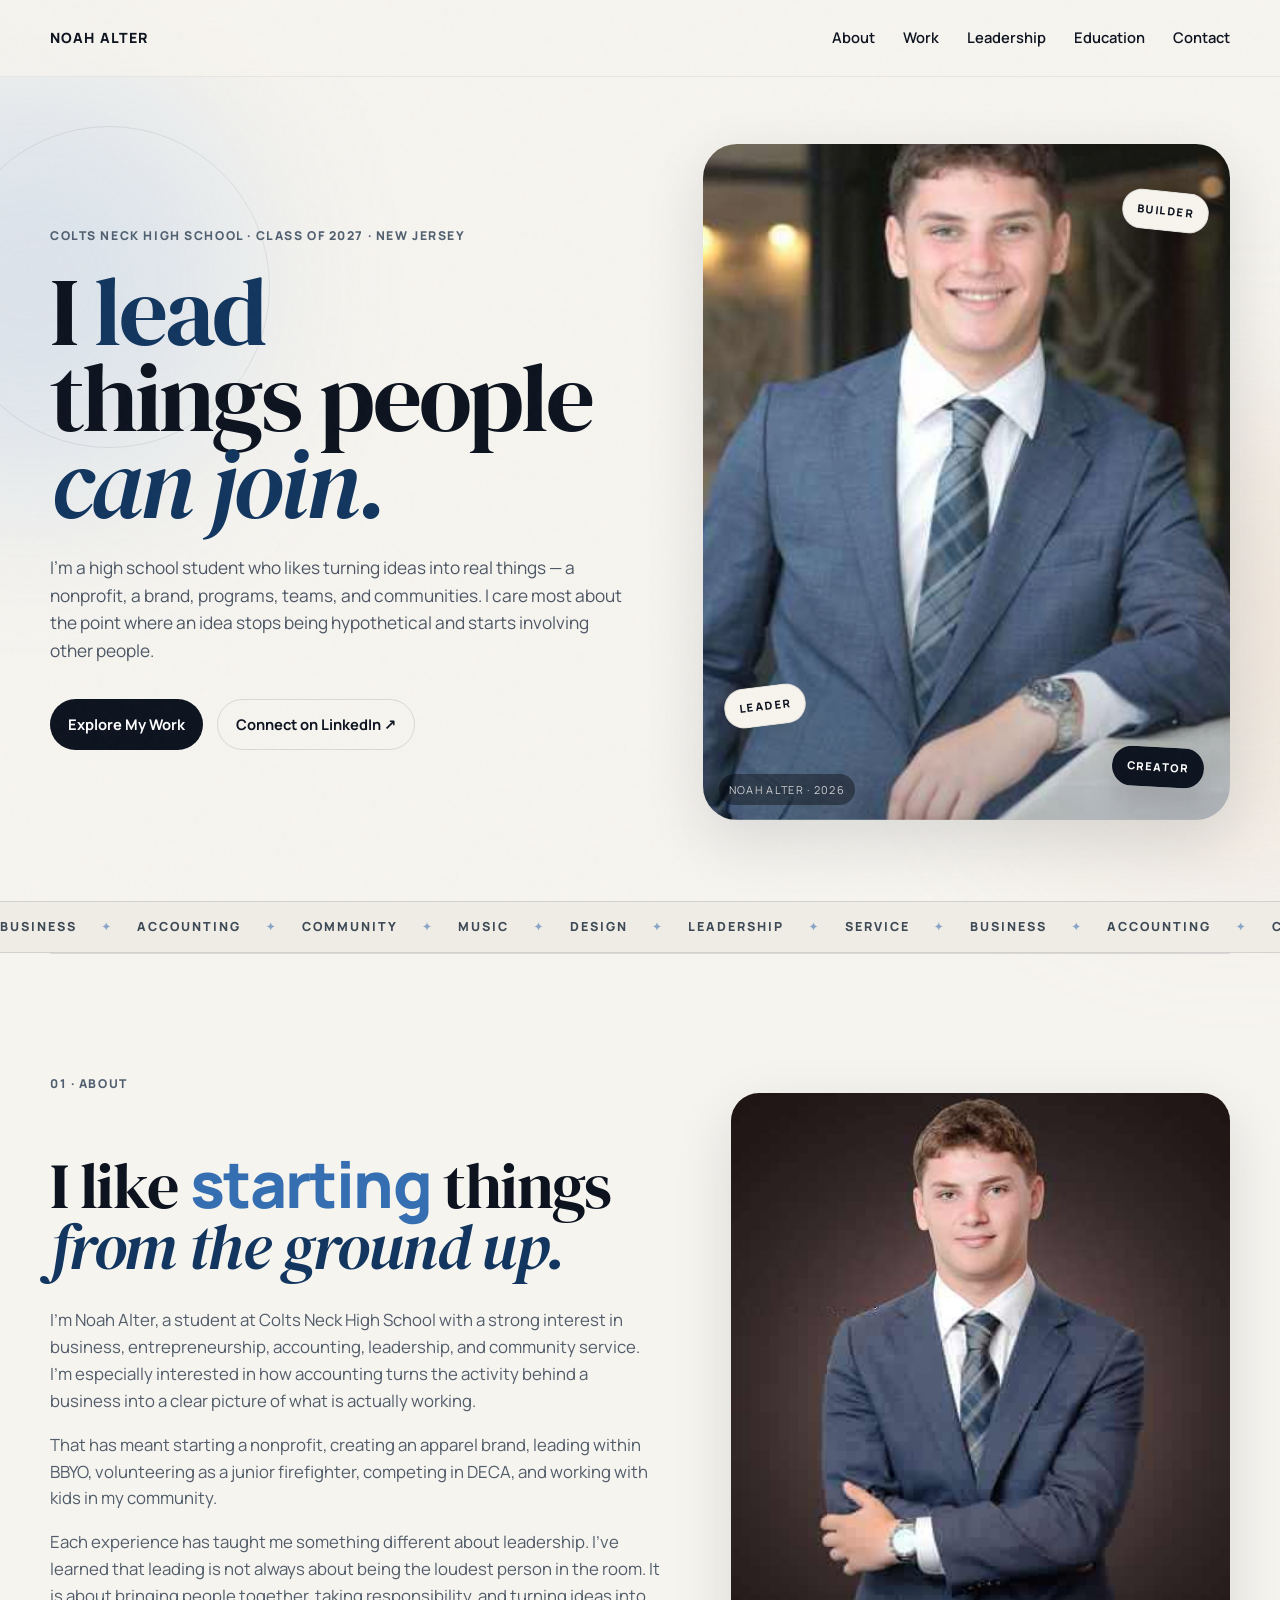
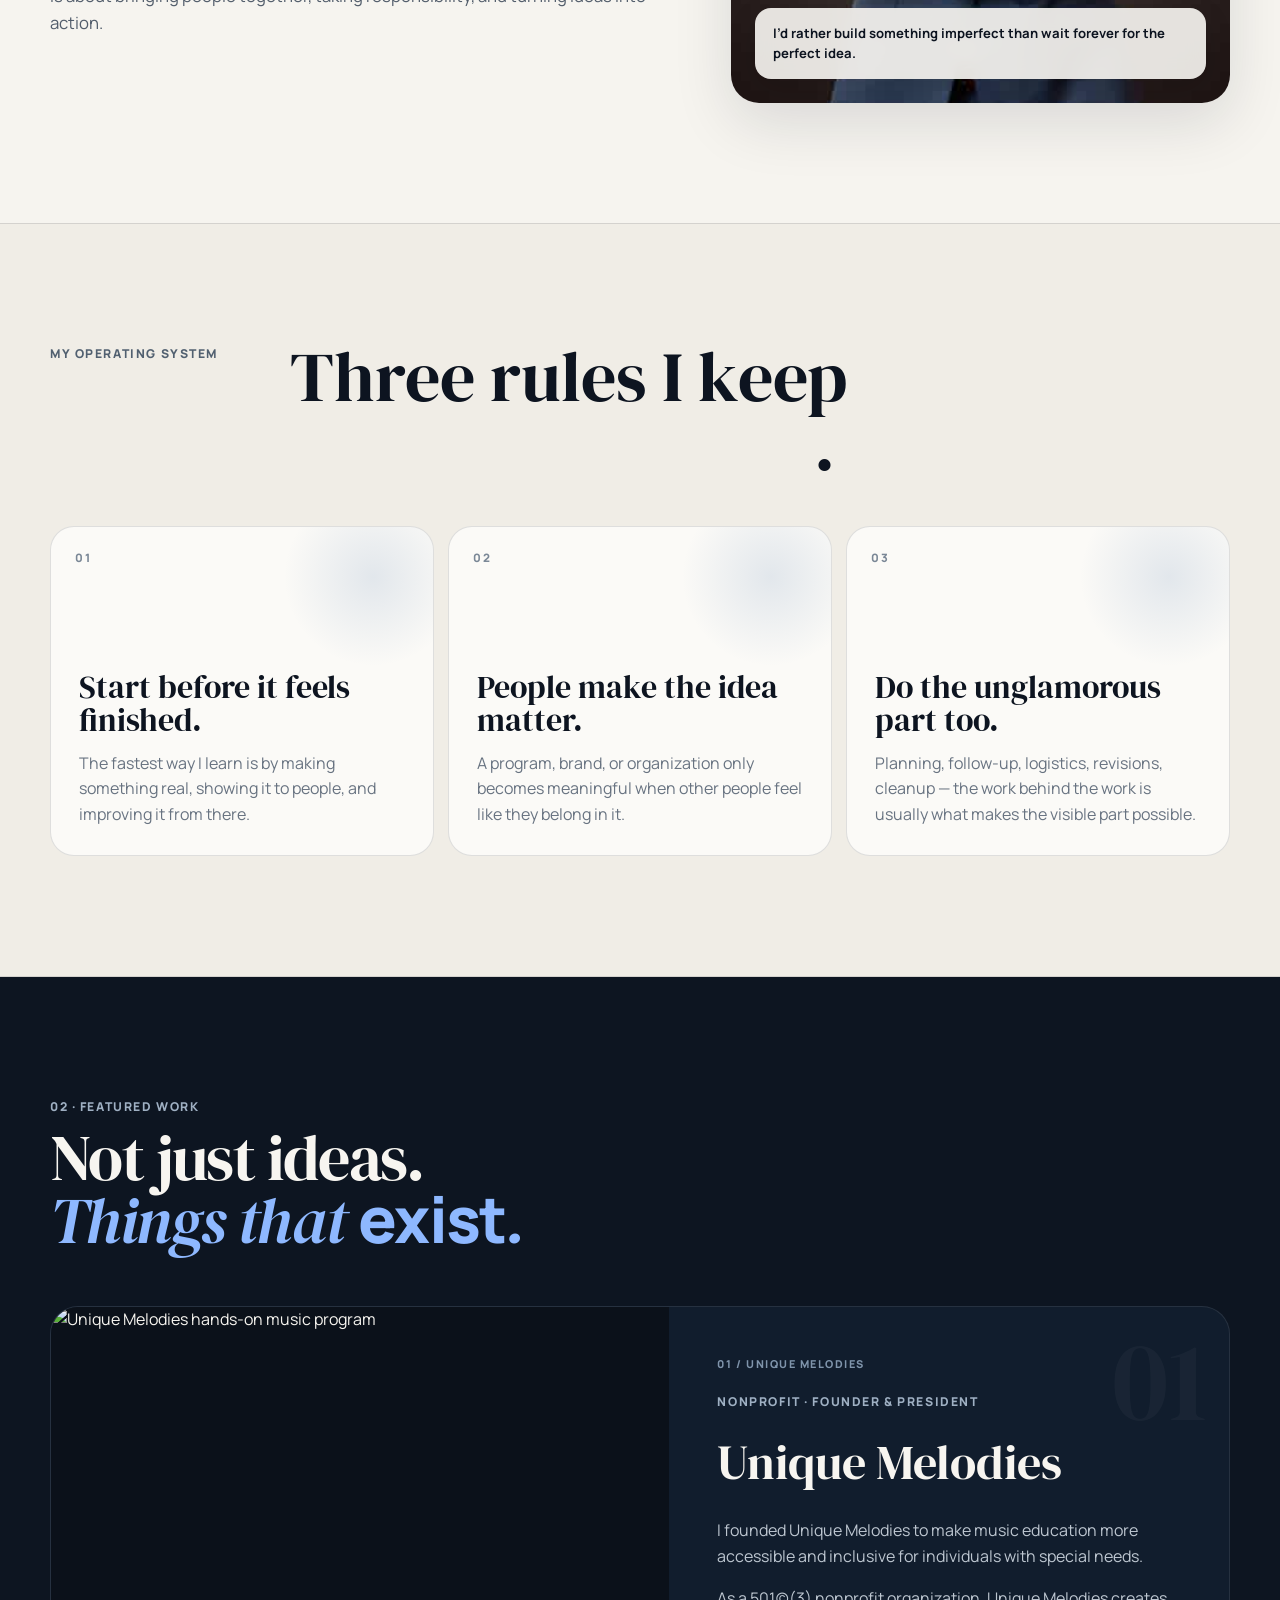
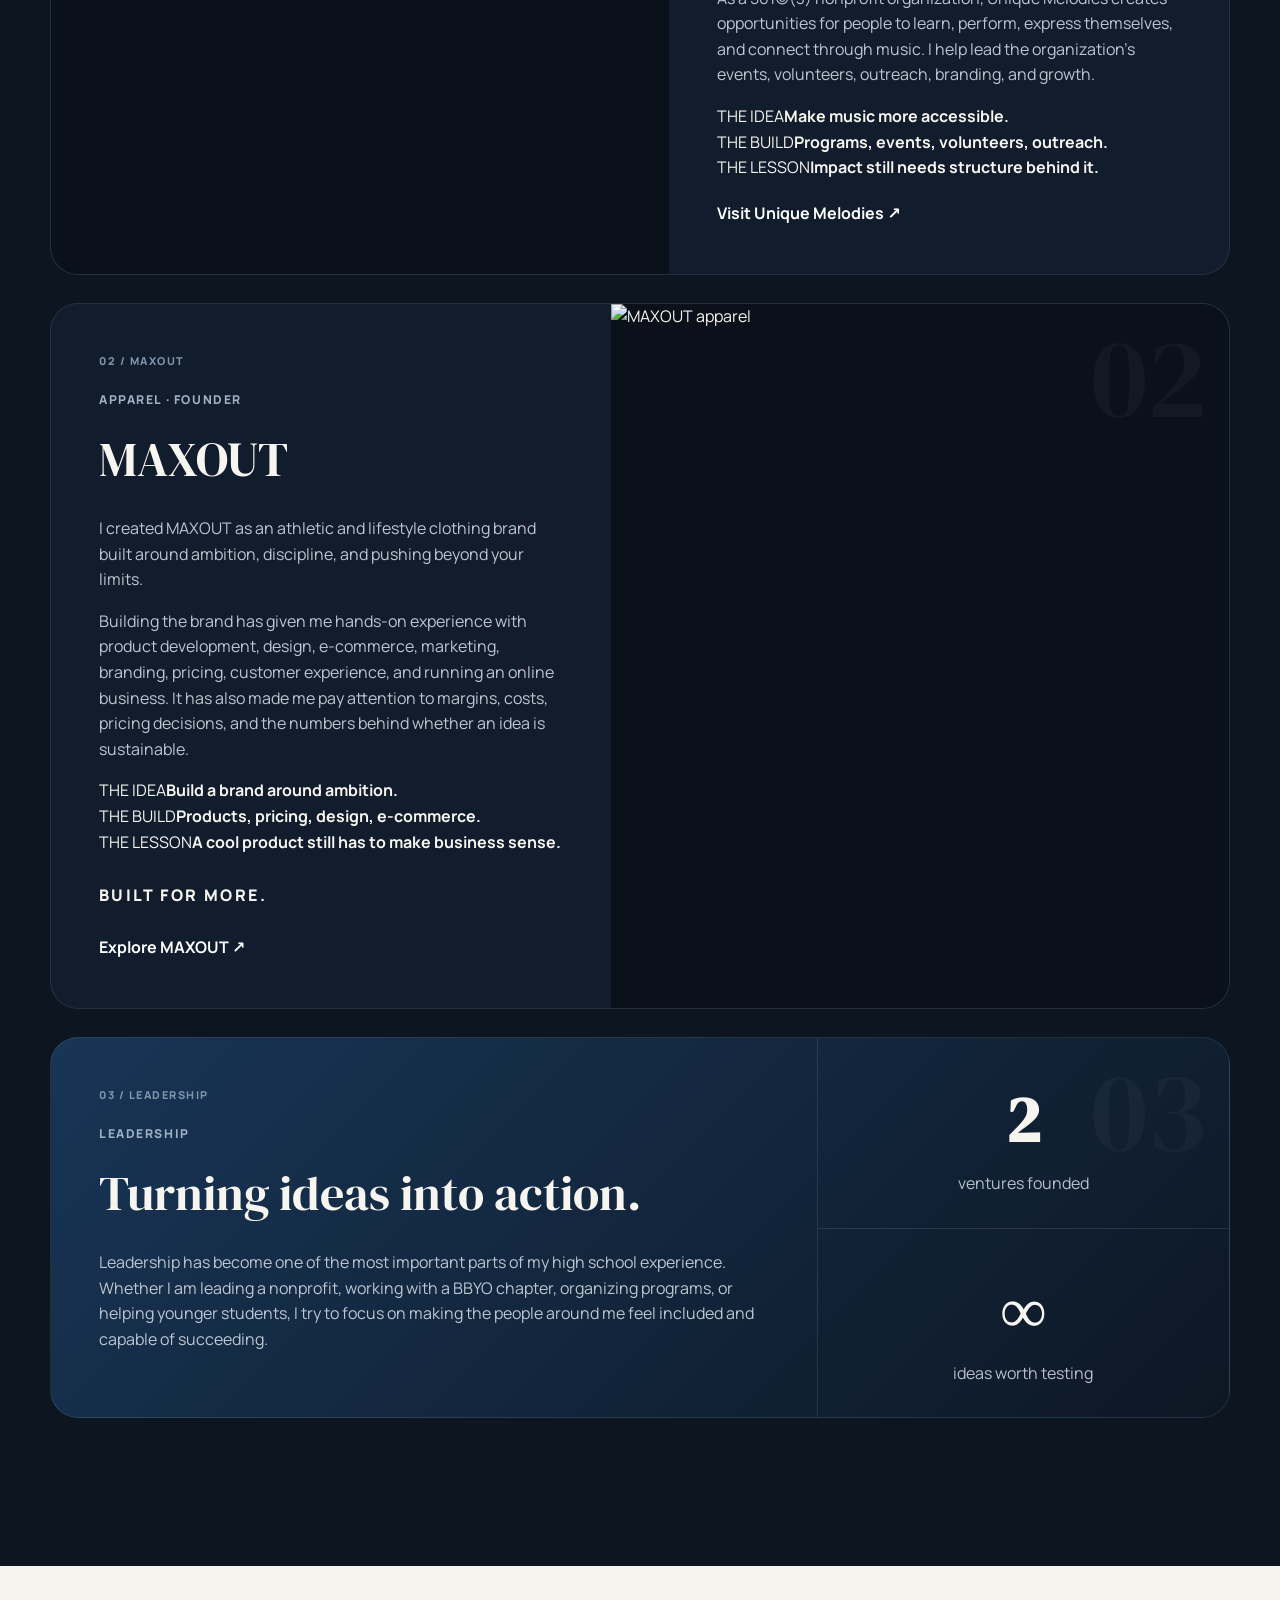
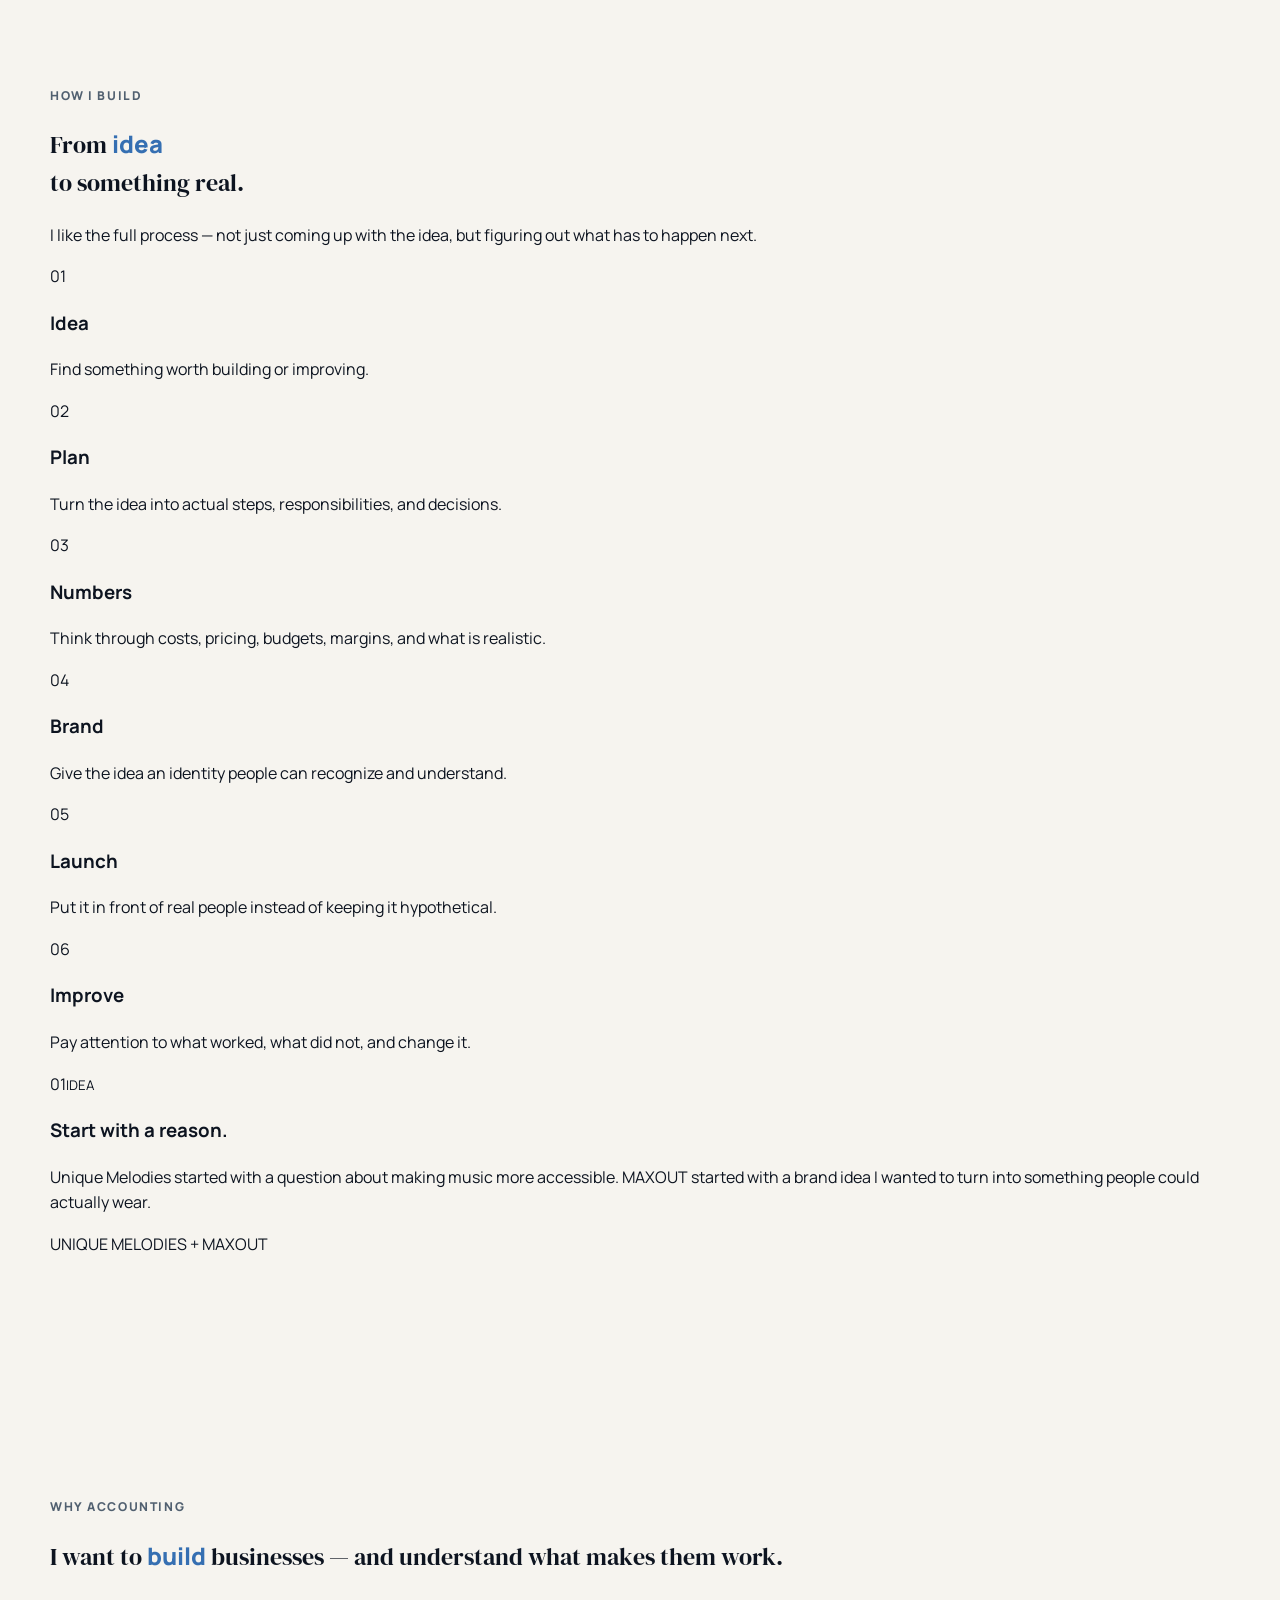
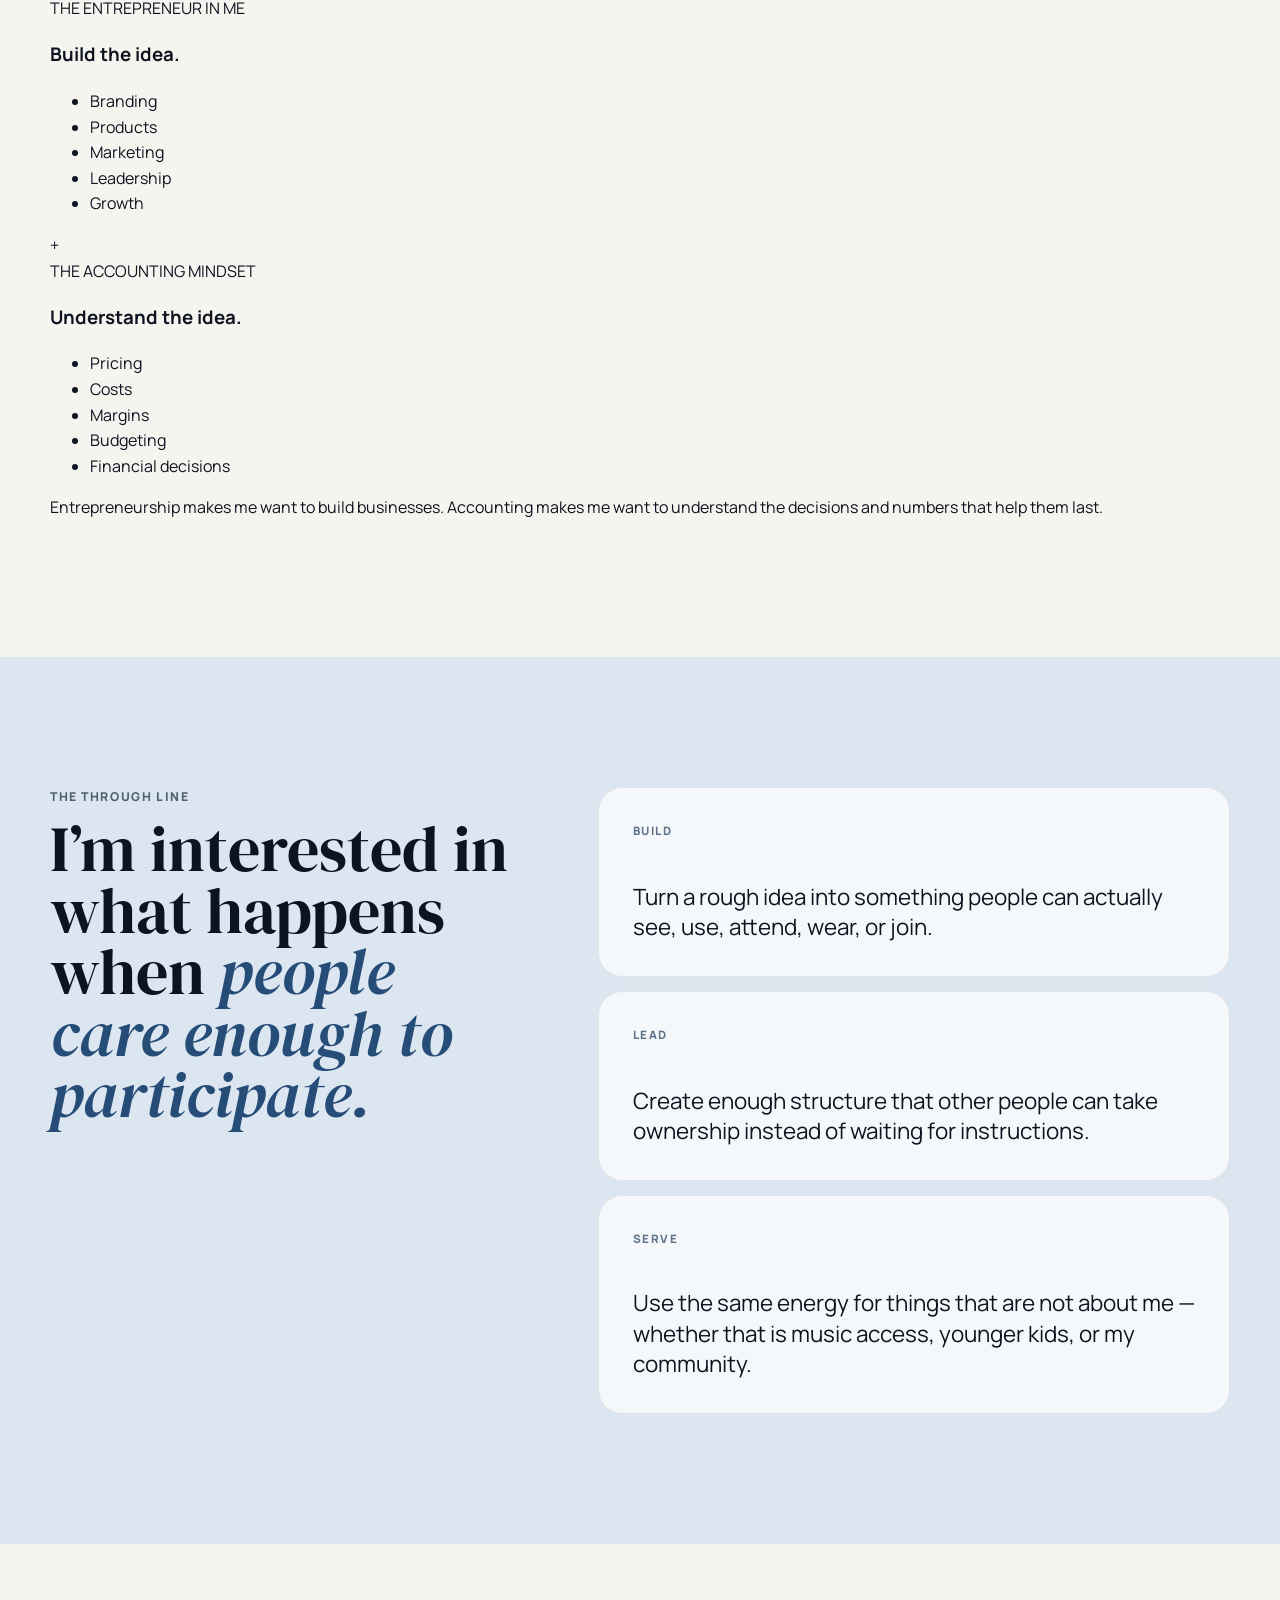
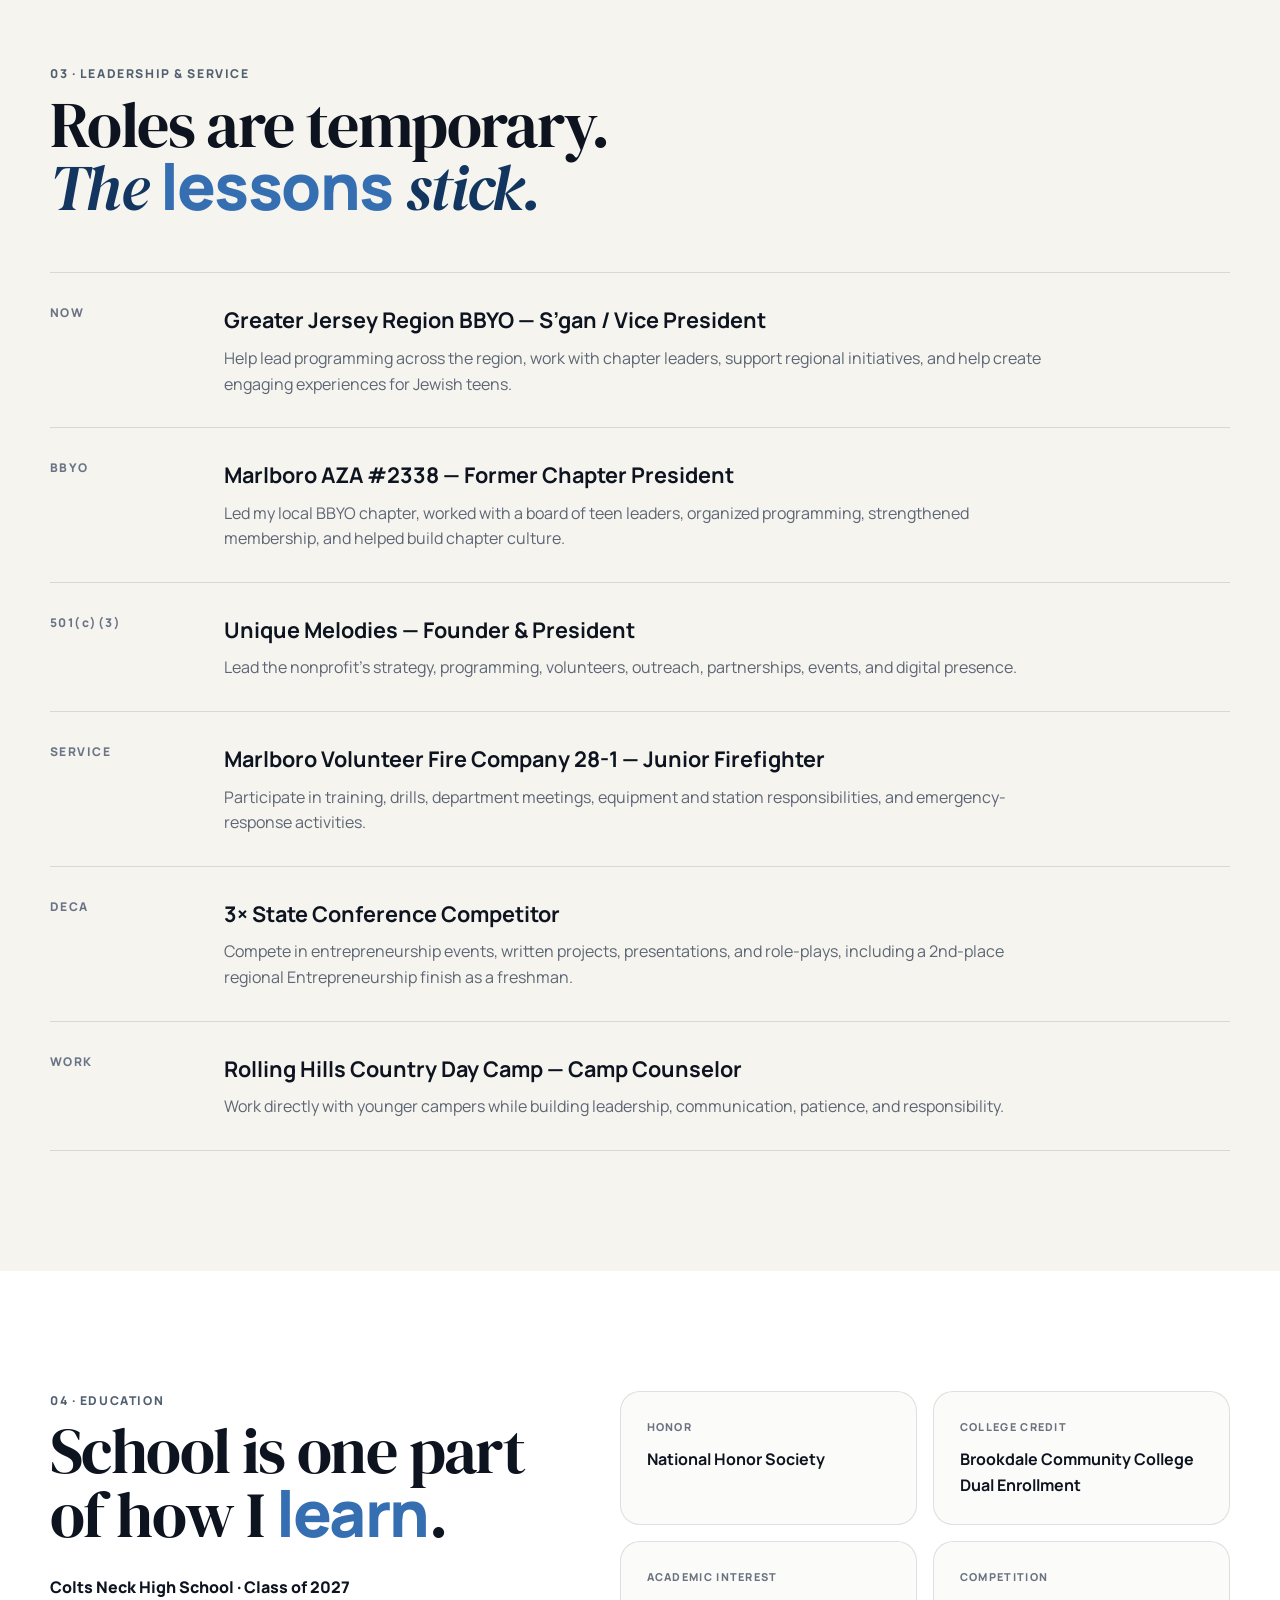
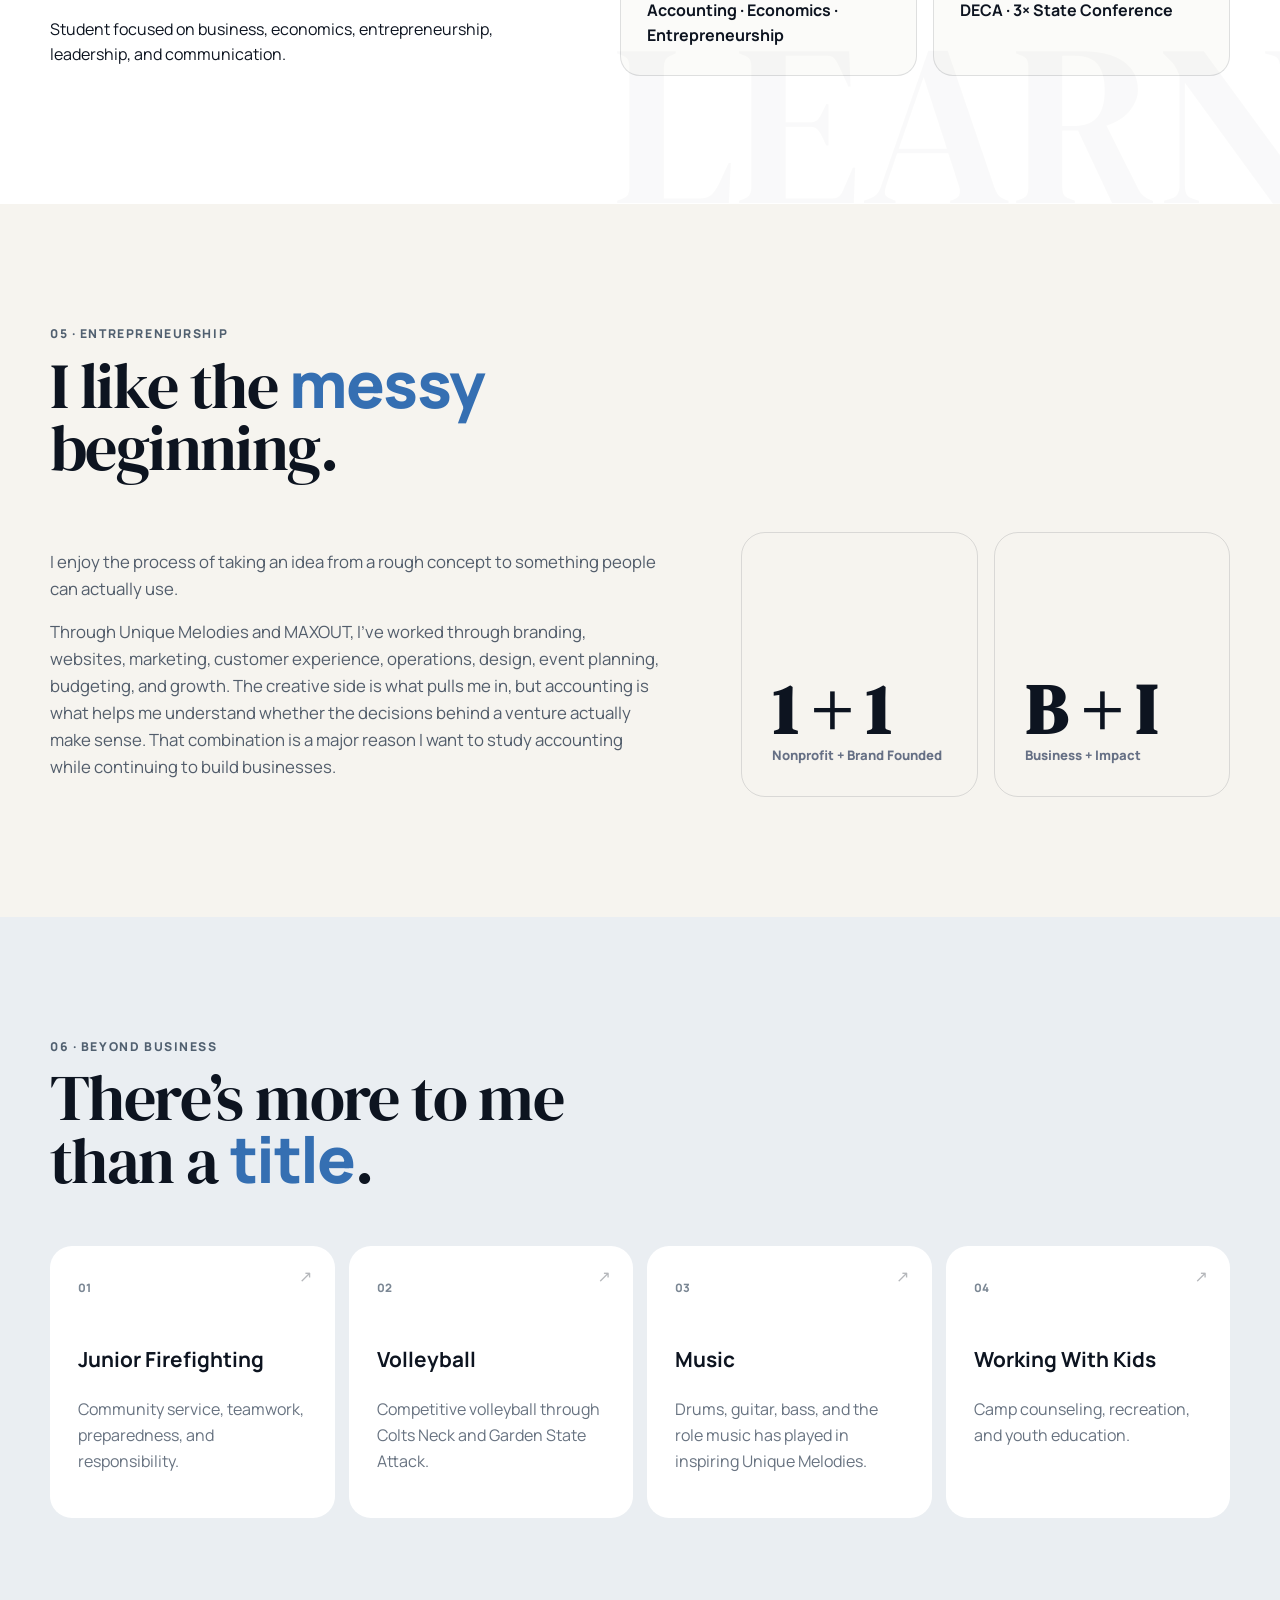
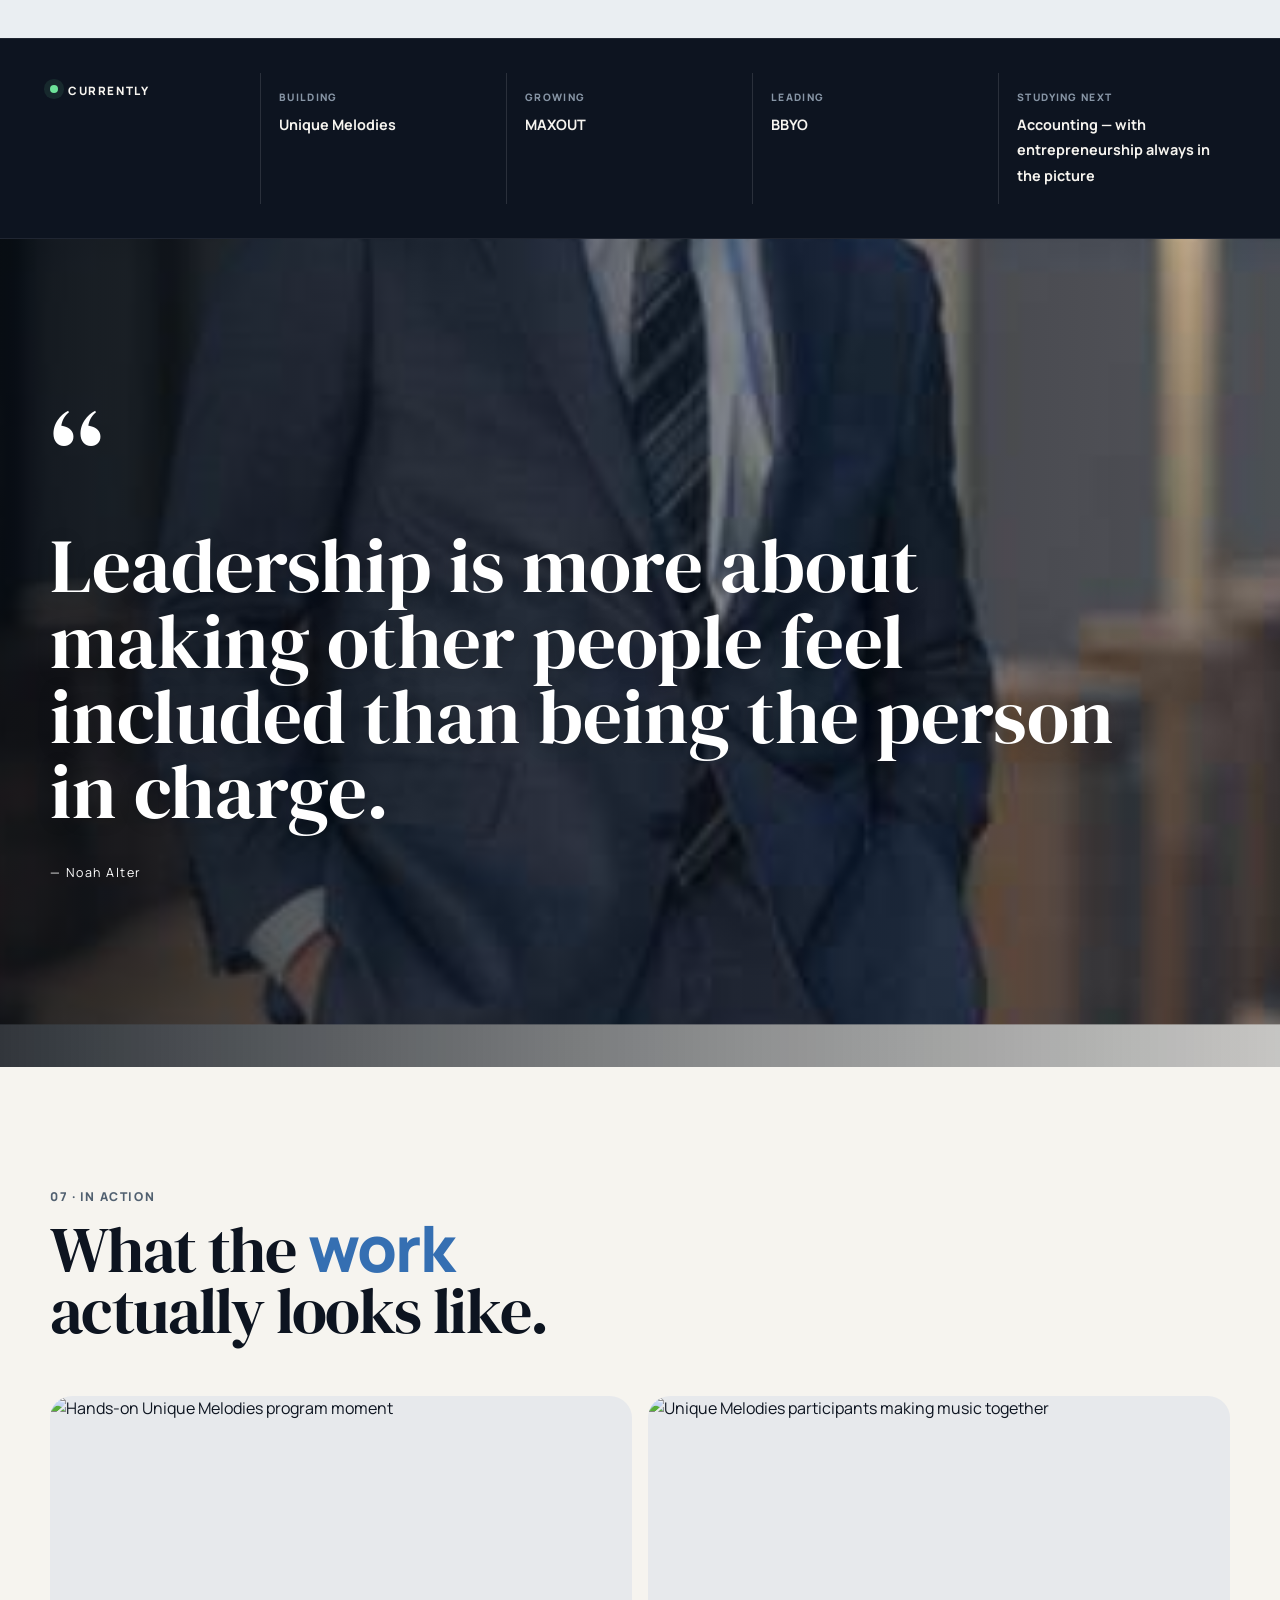
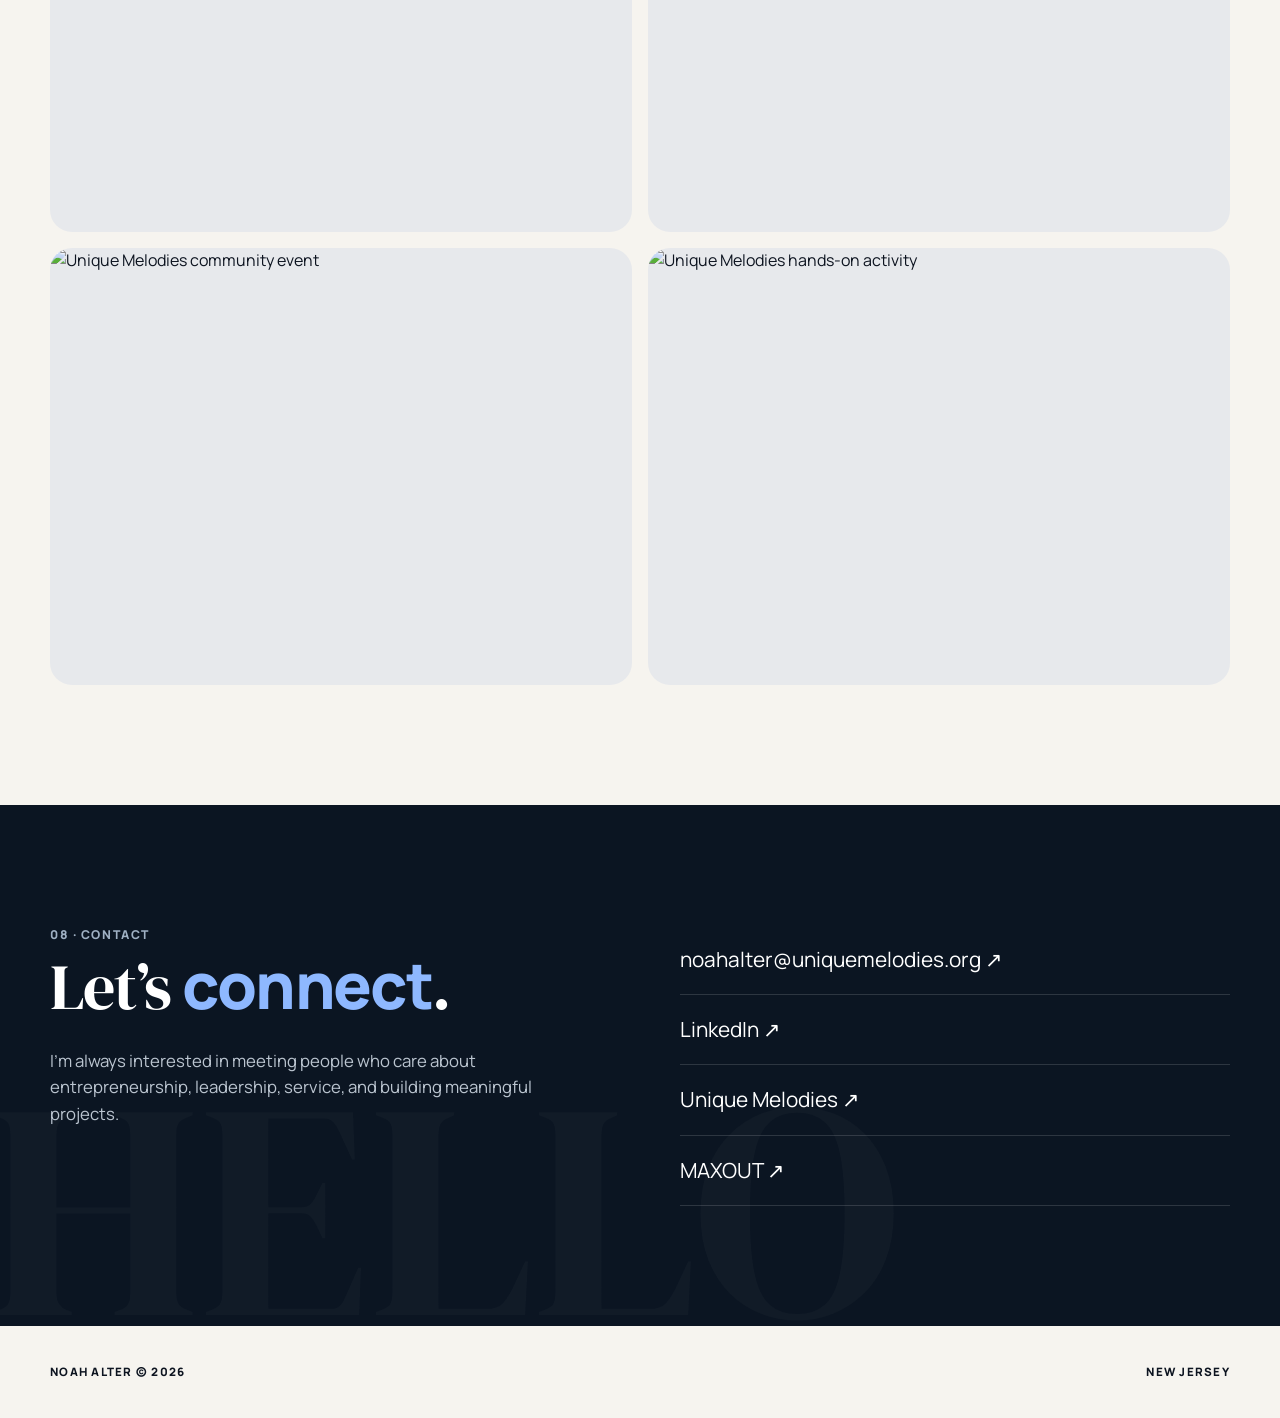
==== commit 41942287: "Add project case studies, build process, and accounting bridge" ====
--- a/index.html
+++ b/index.html
@@ -60,7 +60,7 @@
       <div class="section-kicker reveal">01 · ABOUT</div>
       <div class="about-grid">
         <div class="about-copy reveal">
-          <h2>I like building things <em>from the ground up.</em></h2>
+          <h2>I like <span class="section-cycle" data-words="building|starting|figuring out">building</span> things <em>from the ground up.</em></h2>
           <p>I’m Noah Alter, a student at Colts Neck High School with a strong interest in business, entrepreneurship, accounting, leadership, and community service. I’m especially interested in how accounting turns the activity behind a business into a clear picture of what is actually working.</p>
           <p>That has meant starting a nonprofit, creating an apparel brand, leading within BBYO, volunteering as a junior firefighter, competing in DECA, and working with kids in my community.</p>
           <p>Each experience has taught me something different about leadership. I’ve learned that leading is not always about being the loudest person in the room. It is about bringing people together, taking responsibility, and turning ideas into action.</p>
@@ -77,7 +77,7 @@
       <div class="shell">
         <div class="manifesto-intro reveal">
           <div class="section-kicker">MY OPERATING SYSTEM</div>
-          <h2>Three rules I keep coming back to.</h2>
+          <h2>Three rules I keep <span class="section-cycle" data-words="coming back to|testing|learning from">coming back to</span>.</h2>
         </div>
         <div class="manifesto-grid">
           <article class="manifesto-card reveal">
@@ -103,7 +103,7 @@
       <div class="shell">
         <div class="section-head reveal">
           <div class="section-kicker">02 · FEATURED WORK</div>
-          <h2>Not just ideas.<br><em>Things that exist.</em></h2>
+          <h2>Not just ideas.<br><em>Things that <span class="section-cycle" data-words="exist|work|grow|matter">exist</span>.</em></h2>
         </div>
 
         <article class="project project-um reveal project-case" data-project="01">
@@ -116,6 +116,11 @@
             <h3>Unique Melodies</h3>
             <p>I founded Unique Melodies to make music education more accessible and inclusive for individuals with special needs.</p>
             <p>As a 501(c)(3) nonprofit organization, Unique Melodies creates opportunities for people to learn, perform, express themselves, and connect through music. I help lead the organization’s events, volunteers, outreach, branding, and growth.</p>
+            <div class="case-notes" aria-label="Unique Melodies case study">
+              <div><span>THE IDEA</span><strong>Make music more accessible.</strong></div>
+              <div><span>THE BUILD</span><strong>Programs, events, volunteers, outreach.</strong></div>
+              <div><span>THE LESSON</span><strong>Impact still needs structure behind it.</strong></div>
+            </div>
             <a class="text-link" href="https://www.uniquemelodies.org" target="_blank" rel="noopener">Visit Unique Melodies ↗</a>
           </div>
         </article>
@@ -127,6 +132,11 @@
             <h3>MAXOUT</h3>
             <p>I created MAXOUT as an athletic and lifestyle clothing brand built around ambition, discipline, and pushing beyond your limits.</p>
             <p>Building the brand has given me hands-on experience with product development, design, e-commerce, marketing, branding, pricing, customer experience, and running an online business. It has also made me pay attention to margins, costs, pricing decisions, and the numbers behind whether an idea is sustainable.</p>
+            <div class="case-notes" aria-label="MAXOUT case study">
+              <div><span>THE IDEA</span><strong>Build a brand around ambition.</strong></div>
+              <div><span>THE BUILD</span><strong>Products, pricing, design, e-commerce.</strong></div>
+              <div><span>THE LESSON</span><strong>A cool product still has to make business sense.</strong></div>
+            </div>
             <div class="brand-line">BUILT FOR MORE.</div>
             <a class="text-link" href="https://www.maxoutshop.com" target="_blank" rel="noopener">Explore MAXOUT ↗</a>
           </div>
@@ -151,6 +161,72 @@
     </section>
 
 
+
+    <section class="build-process section" id="process">
+      <div class="shell">
+        <div class="process-head reveal">
+          <div class="section-kicker">HOW I BUILD</div>
+          <h2>From <span class="section-cycle" data-words="idea|question|mess">idea</span><br>to something real.</h2>
+          <p>I like the full process — not just coming up with the idea, but figuring out what has to happen next.</p>
+        </div>
+        <div class="process-layout">
+          <div class="process-steps">
+            <article class="process-step reveal active" data-stage="idea" tabindex="0">
+              <span>01</span><div><h3>Idea</h3><p>Find something worth building or improving.</p></div>
+            </article>
+            <article class="process-step reveal" data-stage="plan" tabindex="0">
+              <span>02</span><div><h3>Plan</h3><p>Turn the idea into actual steps, responsibilities, and decisions.</p></div>
+            </article>
+            <article class="process-step reveal" data-stage="numbers" tabindex="0">
+              <span>03</span><div><h3>Numbers</h3><p>Think through costs, pricing, budgets, margins, and what is realistic.</p></div>
+            </article>
+            <article class="process-step reveal" data-stage="brand" tabindex="0">
+              <span>04</span><div><h3>Brand</h3><p>Give the idea an identity people can recognize and understand.</p></div>
+            </article>
+            <article class="process-step reveal" data-stage="launch" tabindex="0">
+              <span>05</span><div><h3>Launch</h3><p>Put it in front of real people instead of keeping it hypothetical.</p></div>
+            </article>
+            <article class="process-step reveal" data-stage="improve" tabindex="0">
+              <span>06</span><div><h3>Improve</h3><p>Pay attention to what worked, what did not, and change it.</p></div>
+            </article>
+          </div>
+          <aside class="process-display reveal" aria-live="polite">
+            <div class="process-display-top"><span id="process-number">01</span><small id="process-label">IDEA</small></div>
+            <h3 id="process-title">Start with a reason.</h3>
+            <p id="process-copy">Unique Melodies started with a question about making music more accessible. MAXOUT started with a brand idea I wanted to turn into something people could actually wear.</p>
+            <div class="process-example" id="process-example">UNIQUE MELODIES + MAXOUT</div>
+          </aside>
+        </div>
+      </div>
+    </section>
+
+    <section class="accounting-bridge section">
+      <div class="shell">
+        <div class="bridge-intro reveal">
+          <div class="section-kicker">WHY ACCOUNTING</div>
+          <h2>I want to <span class="section-cycle" data-words="build|understand|measure">build</span> businesses — and understand what makes them work.</h2>
+        </div>
+        <div class="bridge-split reveal">
+          <div class="bridge-side bridge-create">
+            <span class="bridge-label">THE ENTREPRENEUR IN ME</span>
+            <h3>Build the idea.</h3>
+            <ul>
+              <li>Branding</li><li>Products</li><li>Marketing</li><li>Leadership</li><li>Growth</li>
+            </ul>
+          </div>
+          <div class="bridge-center" aria-hidden="true"><span>+</span></div>
+          <div class="bridge-side bridge-numbers">
+            <span class="bridge-label">THE ACCOUNTING MINDSET</span>
+            <h3>Understand the idea.</h3>
+            <ul>
+              <li>Pricing</li><li>Costs</li><li>Margins</li><li>Budgeting</li><li>Financial decisions</li>
+            </ul>
+          </div>
+        </div>
+        <p class="bridge-statement reveal">Entrepreneurship makes me want to build businesses. Accounting makes me want to understand the decisions and numbers that help them last.</p>
+      </div>
+    </section>
+
     <section class="story-break">
       <div class="shell story-grid">
         <div class="story-sticky reveal">
@@ -168,7 +244,7 @@
     <section id="leadership" class="section shell">
       <div class="section-head reveal">
         <div class="section-kicker">03 · LEADERSHIP & SERVICE</div>
-        <h2>Roles are temporary.<br><em>The lessons stick.</em></h2>
+        <h2>Roles are temporary.<br><em>The <span class="section-cycle" data-words="lessons|relationships|responsibility">lessons</span> stick.</em></h2>
       </div>
       <div class="timeline">
         <article class="timeline-item reveal"><div class="timeline-year">NOW</div><div><h3>Greater Jersey Region BBYO — S’gan / Vice President</h3><p>Help lead programming across the region, work with chapter leaders, support regional initiatives, and help create engaging experiences for Jewish teens.</p></div></article>
@@ -184,7 +260,7 @@
       <div class="shell edu-grid">
         <div class="reveal">
           <div class="section-kicker">04 · EDUCATION</div>
-          <h2>School is one part<br>of how I learn.</h2>
+          <h2>School is one part<br>of how I <span class="section-cycle" data-words="learn|think|grow">learn</span>.</h2>
           <p class="lead">Colts Neck High School · Class of 2027</p>
           <p>Student focused on business, economics, entrepreneurship, leadership, and communication.</p>
         </div>
@@ -200,7 +276,7 @@
     <section class="section shell entrepreneurship">
       <div class="section-head reveal">
         <div class="section-kicker">05 · ENTREPRENEURSHIP</div>
-        <h2>I like the messy<br>beginning.</h2>
+        <h2>I like the <span class="section-cycle" data-words="messy|uncertain|early">messy</span><br>beginning.</h2>
       </div>
       <div class="entre-grid">
         <div class="reveal">
@@ -218,7 +294,7 @@
       <div class="shell">
         <div class="section-head reveal">
           <div class="section-kicker">06 · BEYOND BUSINESS</div>
-          <h2>There’s more to me<br>than a title.</h2>
+          <h2>There’s more to me<br>than a <span class="section-cycle" data-words="title|resume|role">title</span>.</h2>
         </div>
         <div class="beyond-grid">
           <article class="beyond-card reveal"><span>01</span><h3>Junior Firefighting</h3><p>Community service, teamwork, preparedness, and responsibility.</p></article>
@@ -255,7 +331,7 @@
     <section class="section shell">
       <div class="section-head reveal">
         <div class="section-kicker">07 · IN ACTION</div>
-        <h2>What the work<br>actually looks like.</h2>
+        <h2>What the <span class="section-cycle" data-words="work|impact|energy">work</span><br>actually looks like.</h2>
       </div>
       <div class="gallery">
         <figure class="g1 reveal"><img src="https://static.wixstatic.com/media/9650a4_5ea8de591b844145b52955088961d899~mv2.jpeg" alt="Hands-on Unique Melodies program moment" loading="lazy" decoding="async" /></figure>
@@ -269,7 +345,7 @@
       <div class="shell contact-inner reveal">
         <div>
           <div class="section-kicker">08 · CONTACT</div>
-          <h2>Let’s connect.</h2>
+          <h2>Let’s <span class="section-cycle" data-words="connect|talk|build">connect</span>.</h2>
           <p>I’m always interested in meeting people who care about entrepreneurship, leadership, service, and building meaningful projects.</p>
         </div>
         <div class="contact-links">
--- a/styles.css
+++ b/styles.css
@@ -95,7 +95,7 @@
 .gallery figure:hover{transform:translateY(-6px);box-shadow:0 18px 40px rgba(16,24,40,.16)}
 .gallery figure:hover::after{opacity:1;transform:none}
 .contact-final{position:relative;overflow:hidden}
-.contact-final::before{content:"HELLO";position:absolute;left:-1vw;bottom:-10vw;font-family:"DM Serif Display",serif;font-size:24vw;color:rgba(255,255,255,.025)}
+.contact-final::before{content:"HELLO";position:absolute;left:-1vw;bottom:-10vw;font-family:"DM Serif Display",serif;font-size:24vw;color:rgba(255,255,255,.025);pointer-events:none;z-index:0}
 .contact-links a{transition:padding-left .22s ease,color .22s ease}.contact-links a:hover{padding-left:12px;color:#9fc3ef}
 @media(max-width:900px){
   .manifesto-intro,.story-grid{grid-template-columns:1fr}.manifesto-grid{grid-template-columns:1fr}.manifesto-card{min-height:230px}
@@ -109,3 +109,10 @@
 @media(prefers-reduced-motion:reduce){
   *{scroll-behavior:auto!important}.marquee-track{animation:none}.reveal{opacity:1;transform:none;transition:none}.hero-photo,.about-photo{transform:none!important}
 }
+
+.section-cycle{display:inline-block;color:#356fb2;font-family:Manrope,system-ui,sans-serif;font-style:normal;font-weight:800;transition:opacity .2s ease,transform .2s ease;min-width:1ch}
+.section-cycle.swap{opacity:0;transform:translateY(7px)}
+.work-section .section-cycle,.contact .section-cycle{color:#8eb8ff}
+
+.contact-final .contact-inner{position:relative;z-index:1}
+.contact-links a{position:relative;z-index:2;pointer-events:auto}
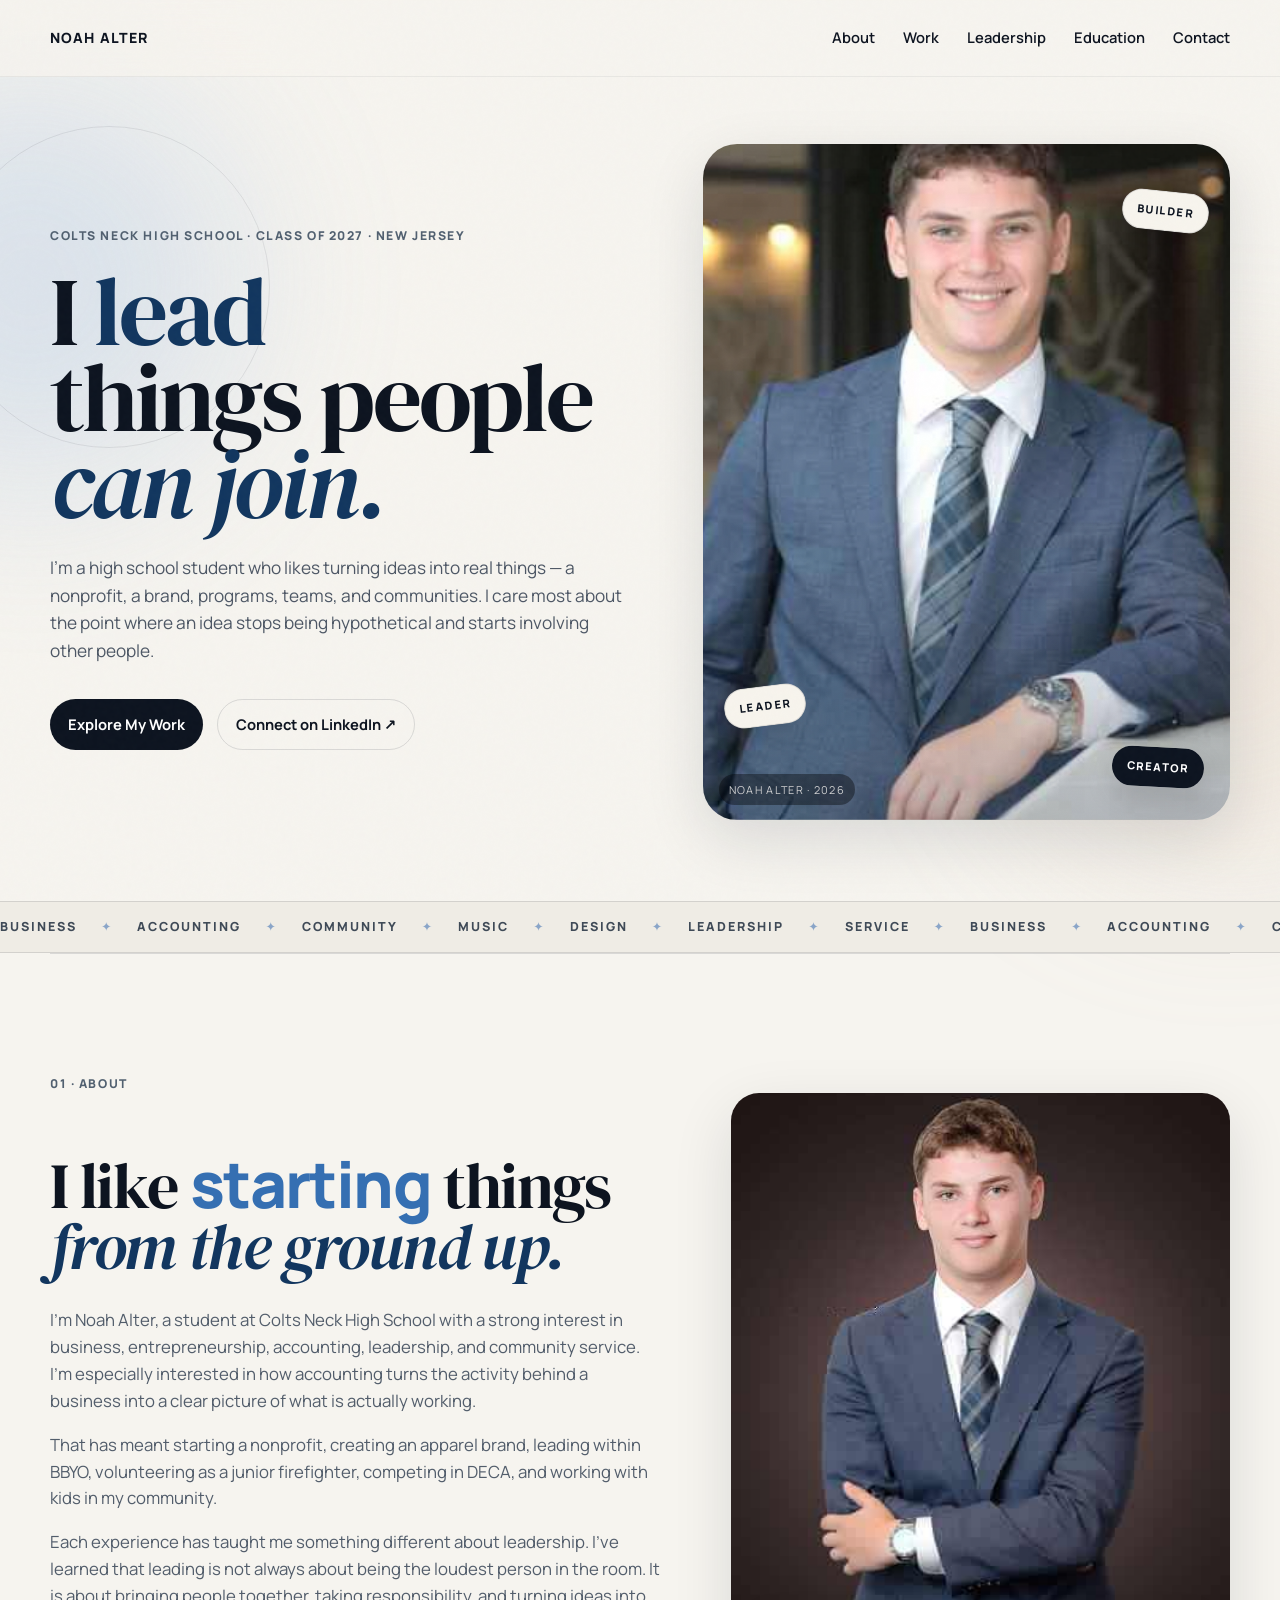
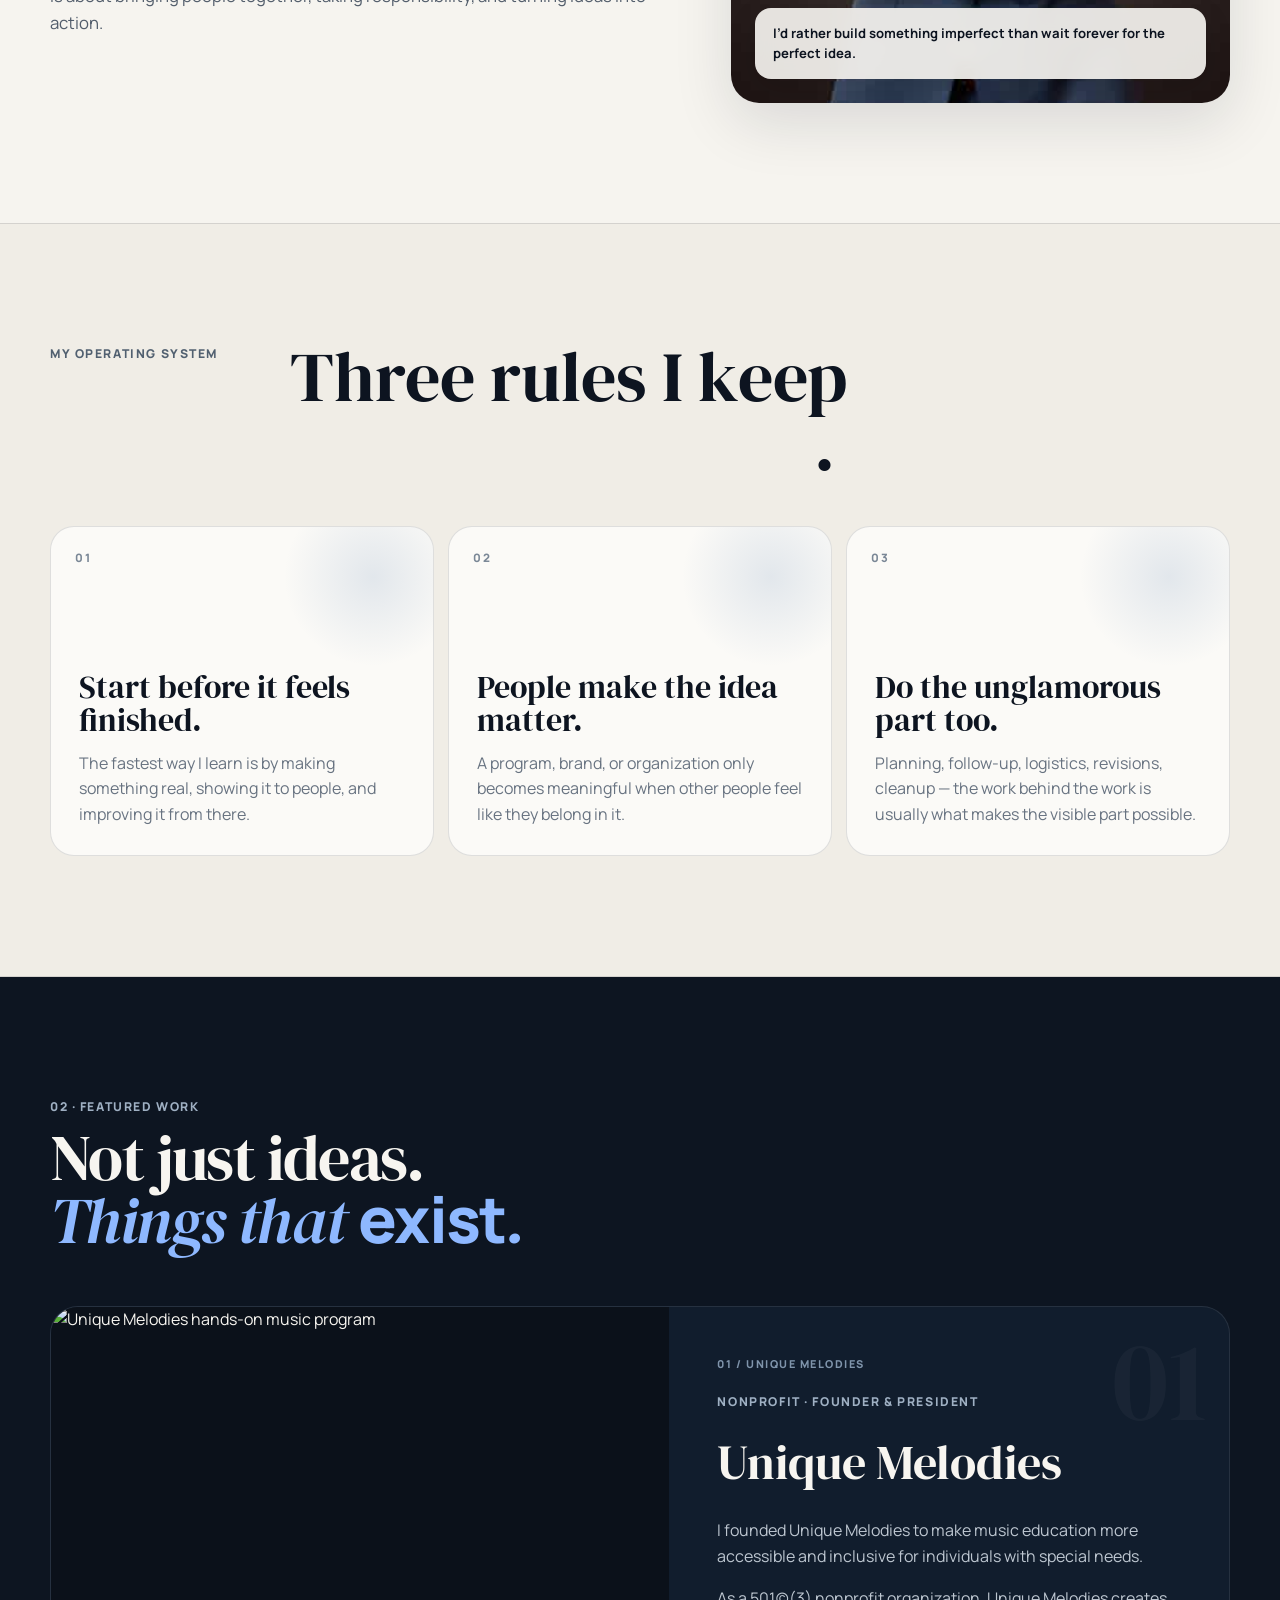
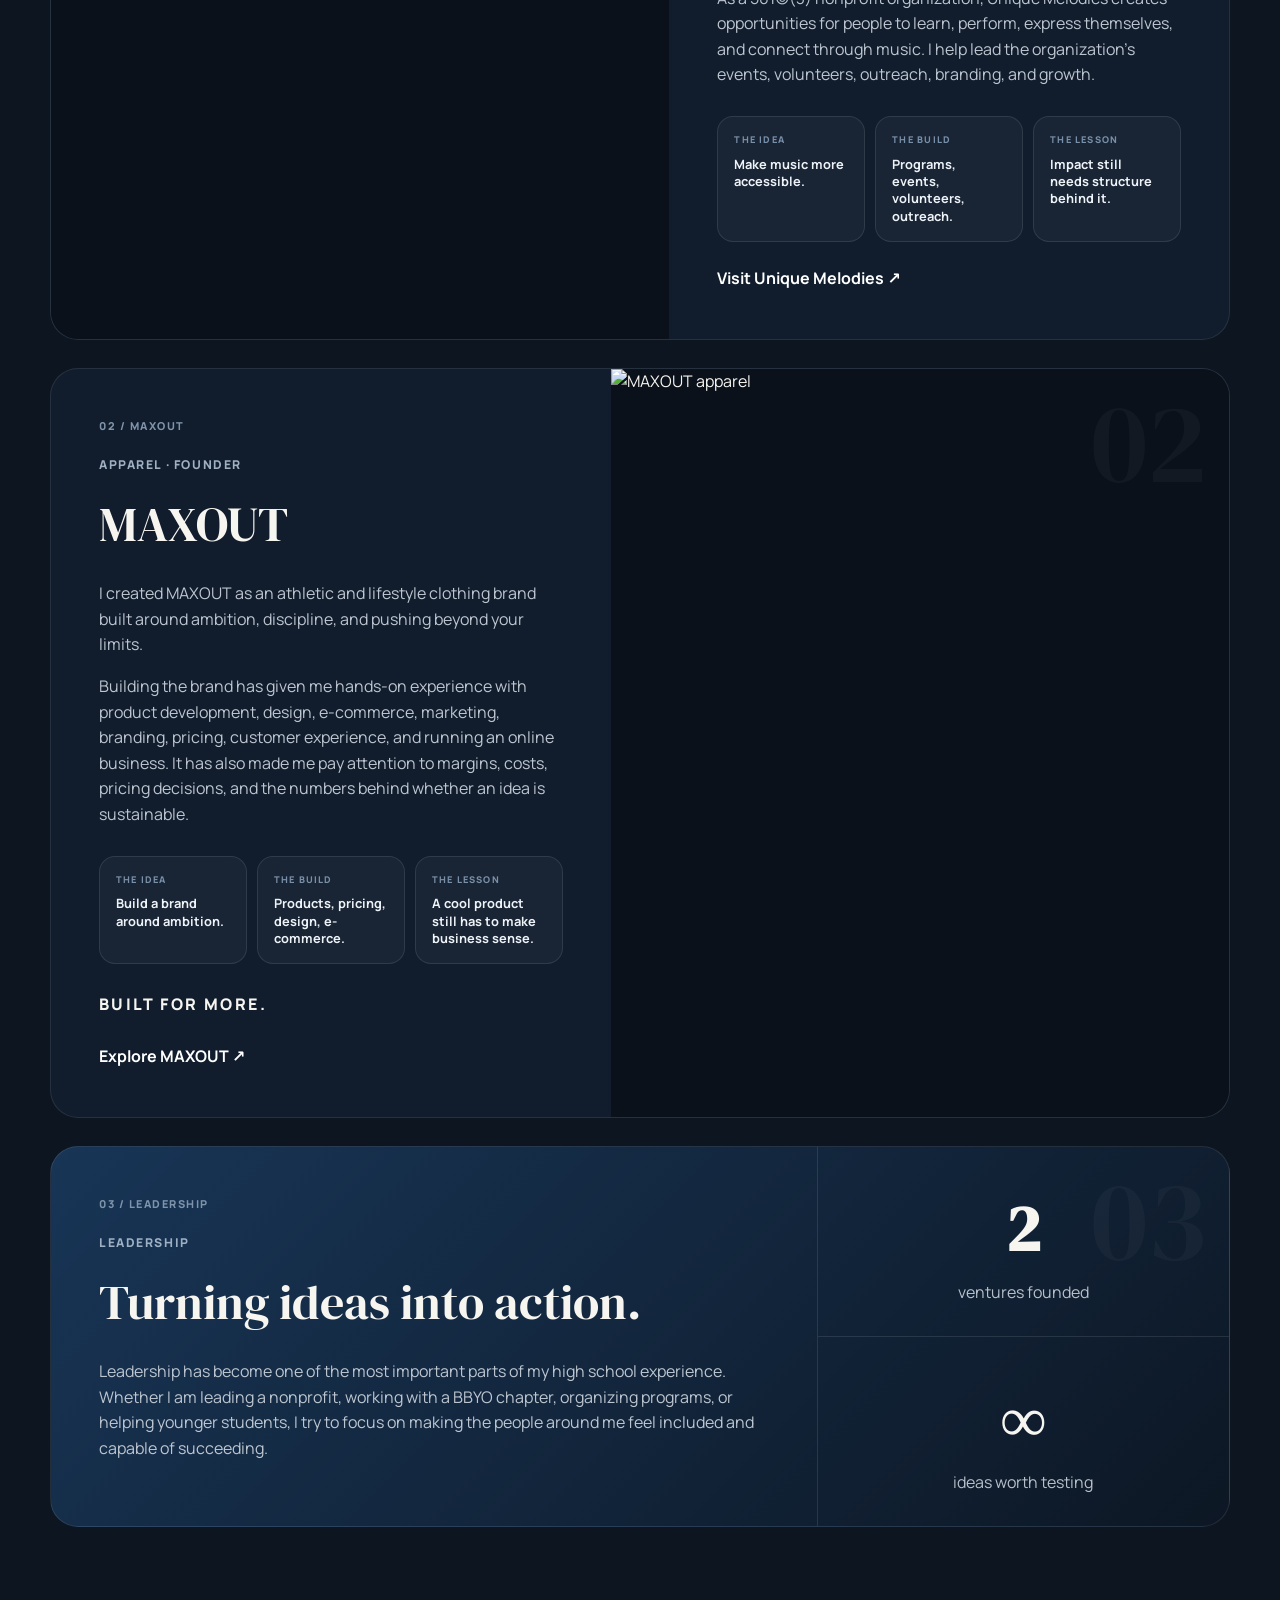
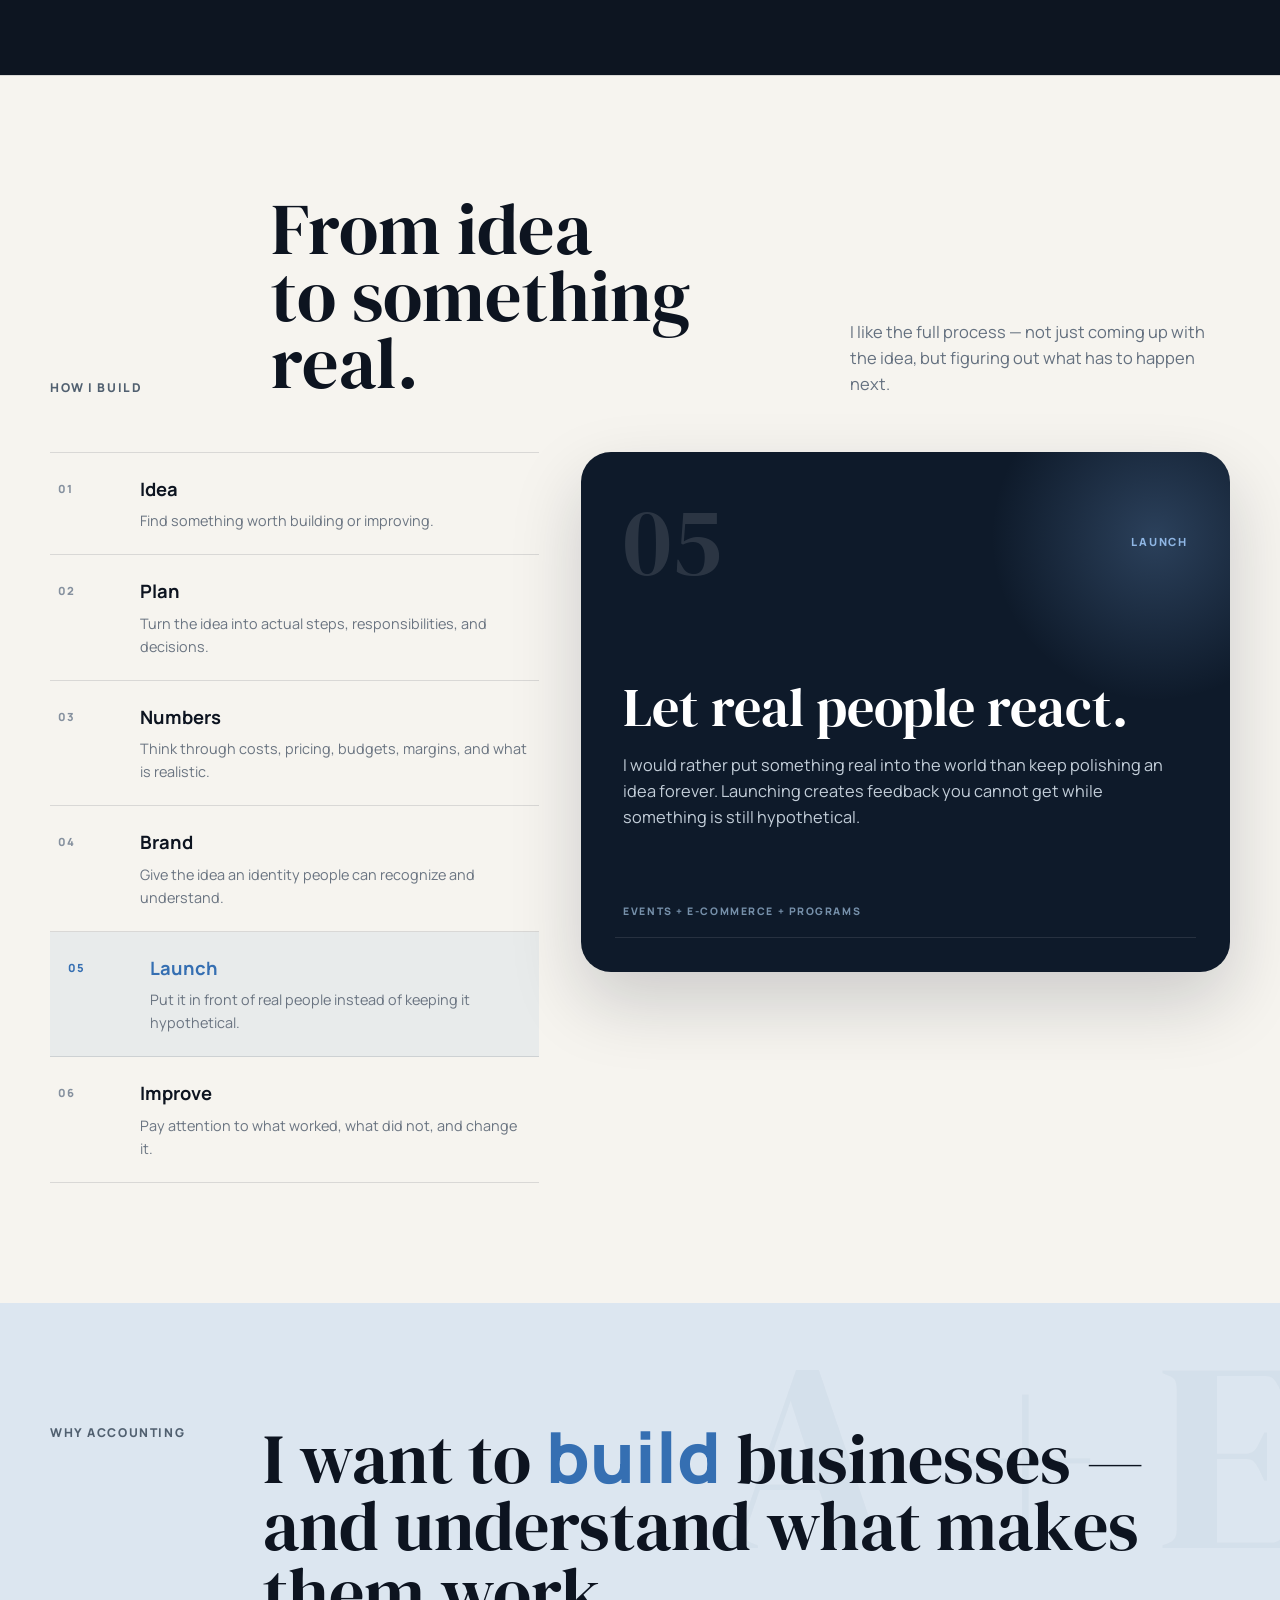
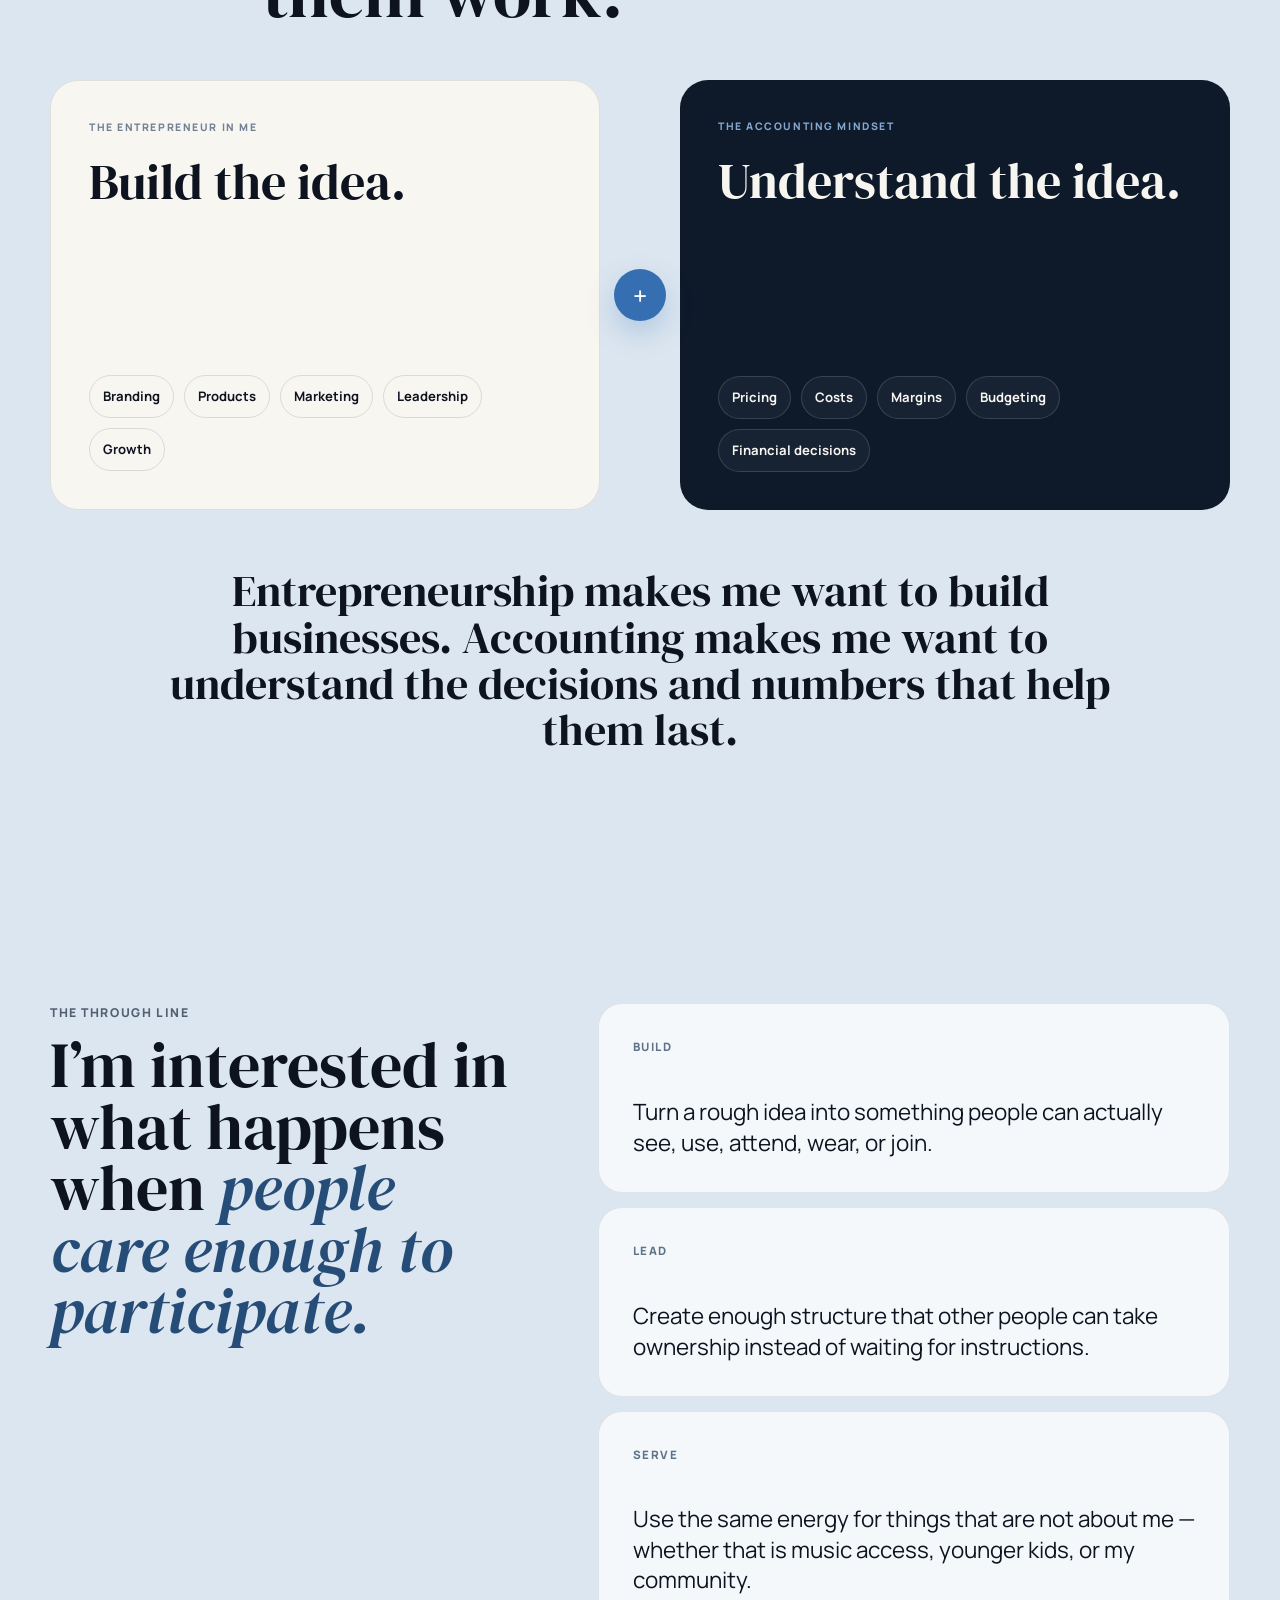
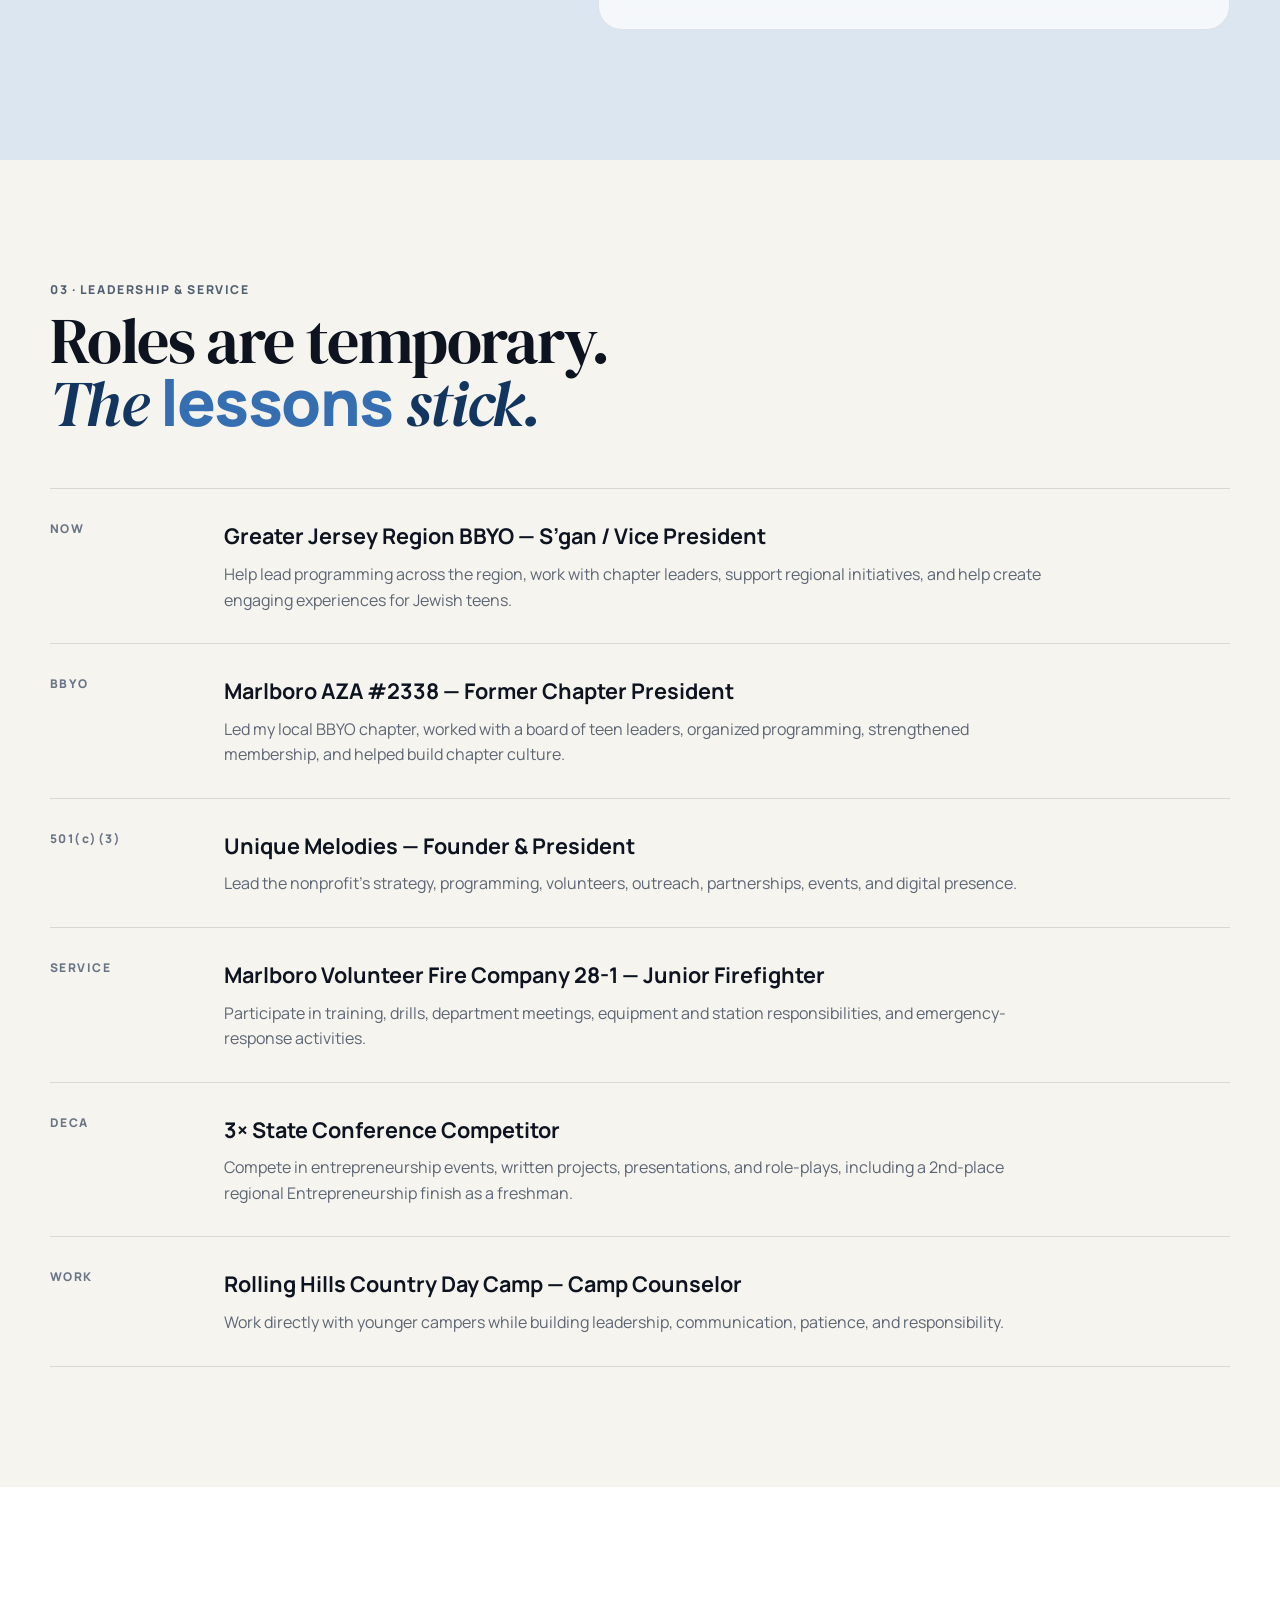
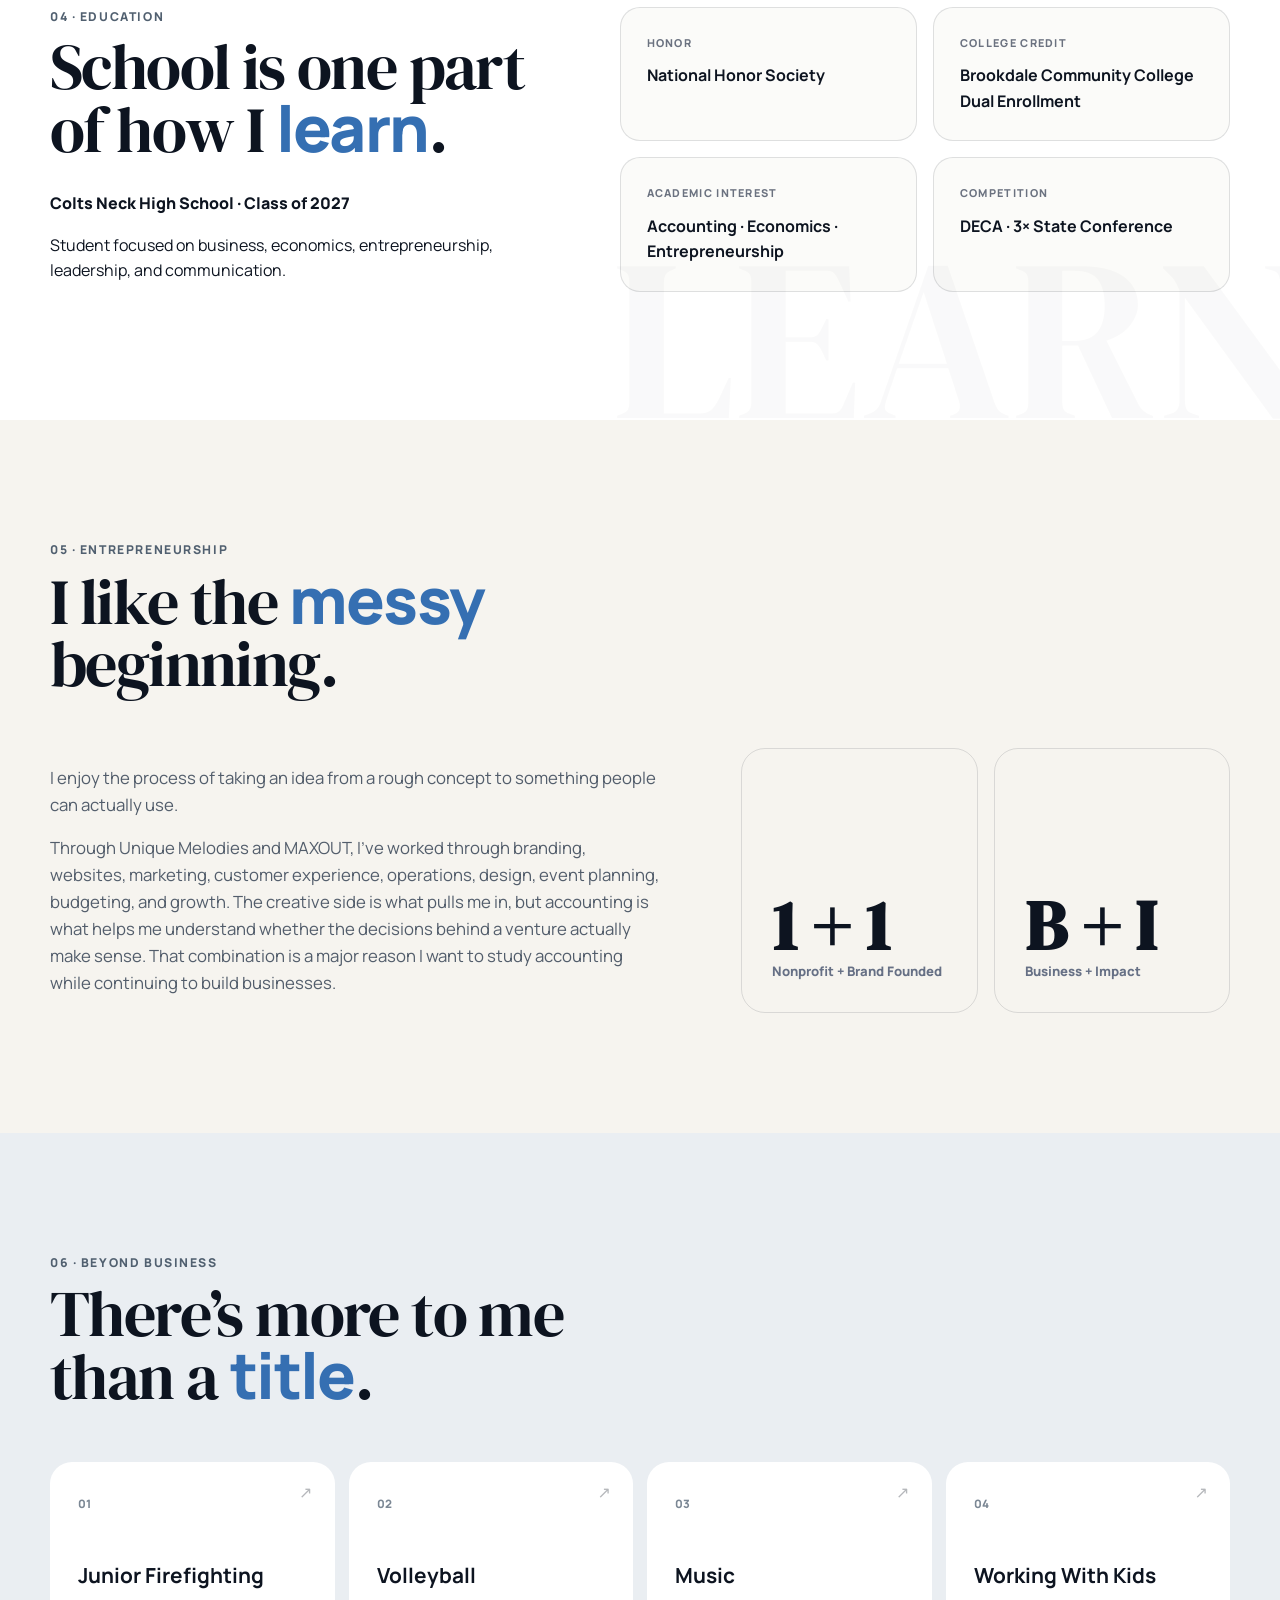
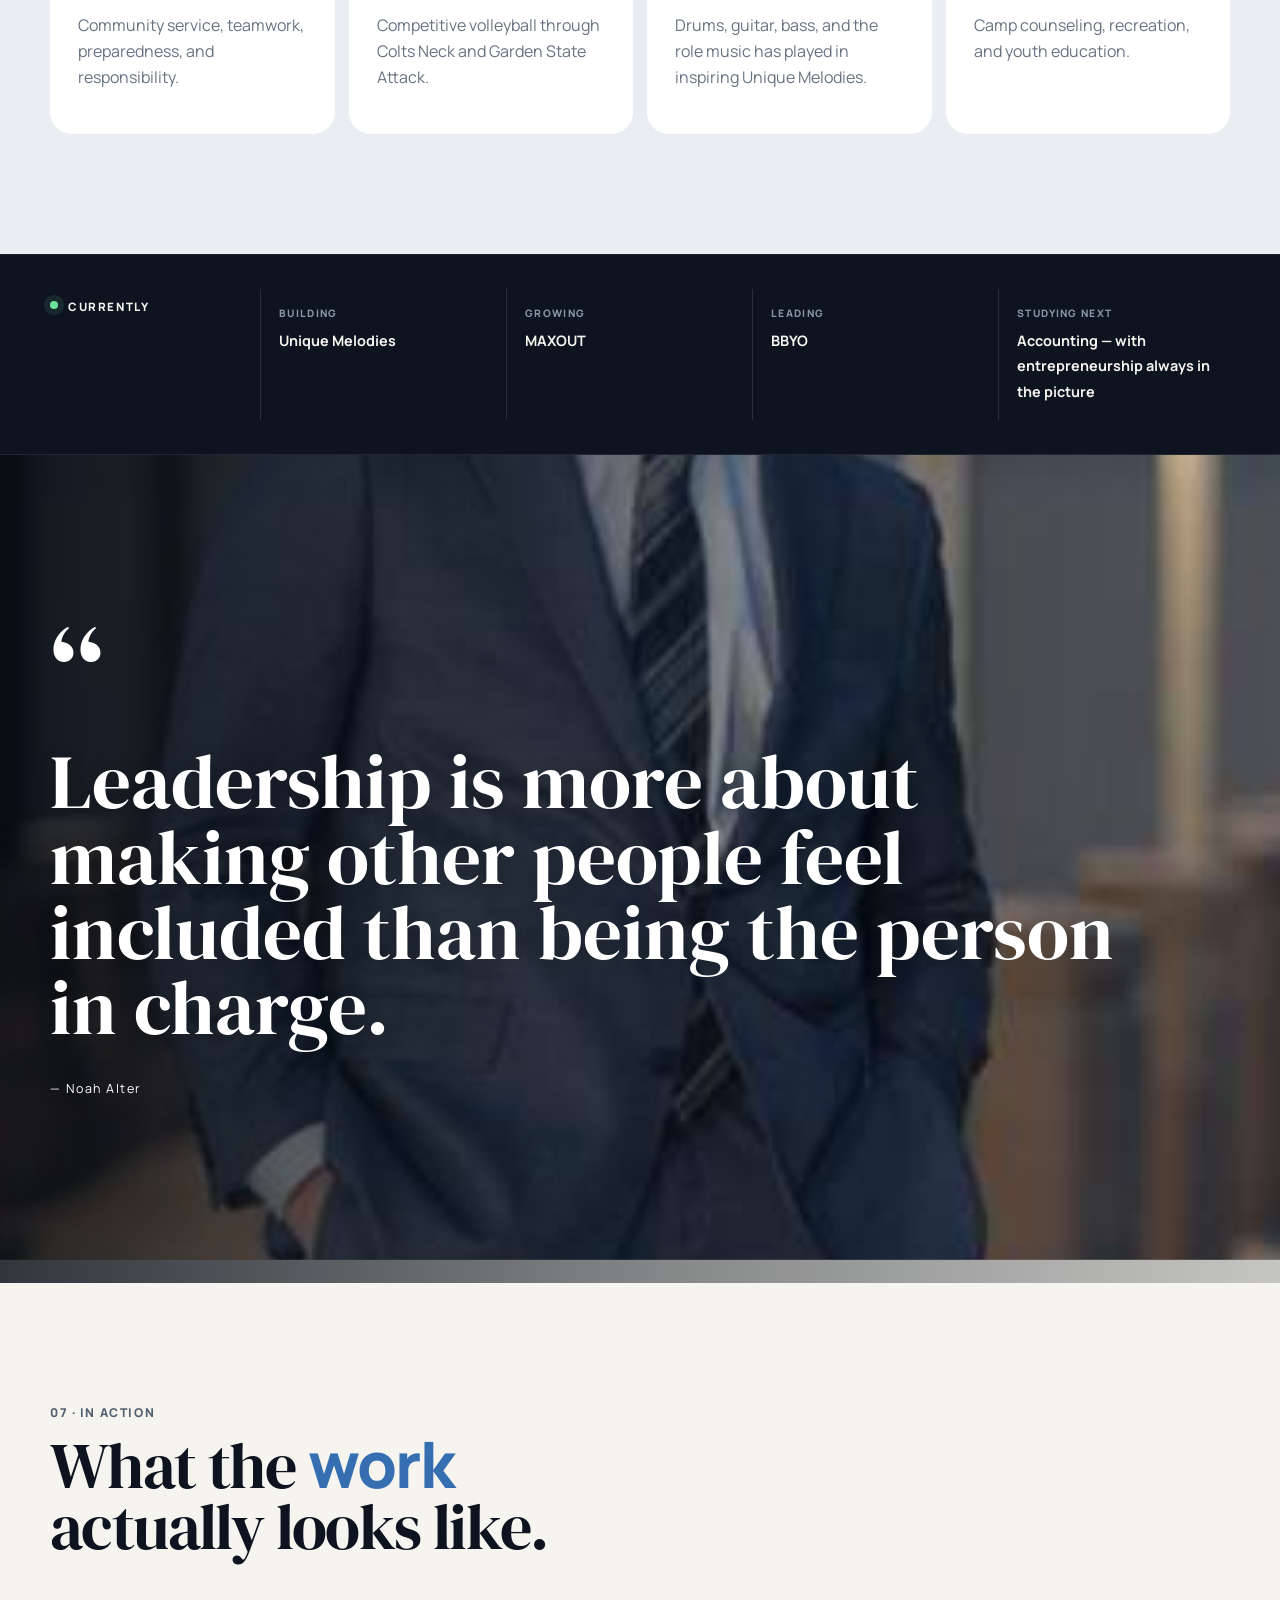
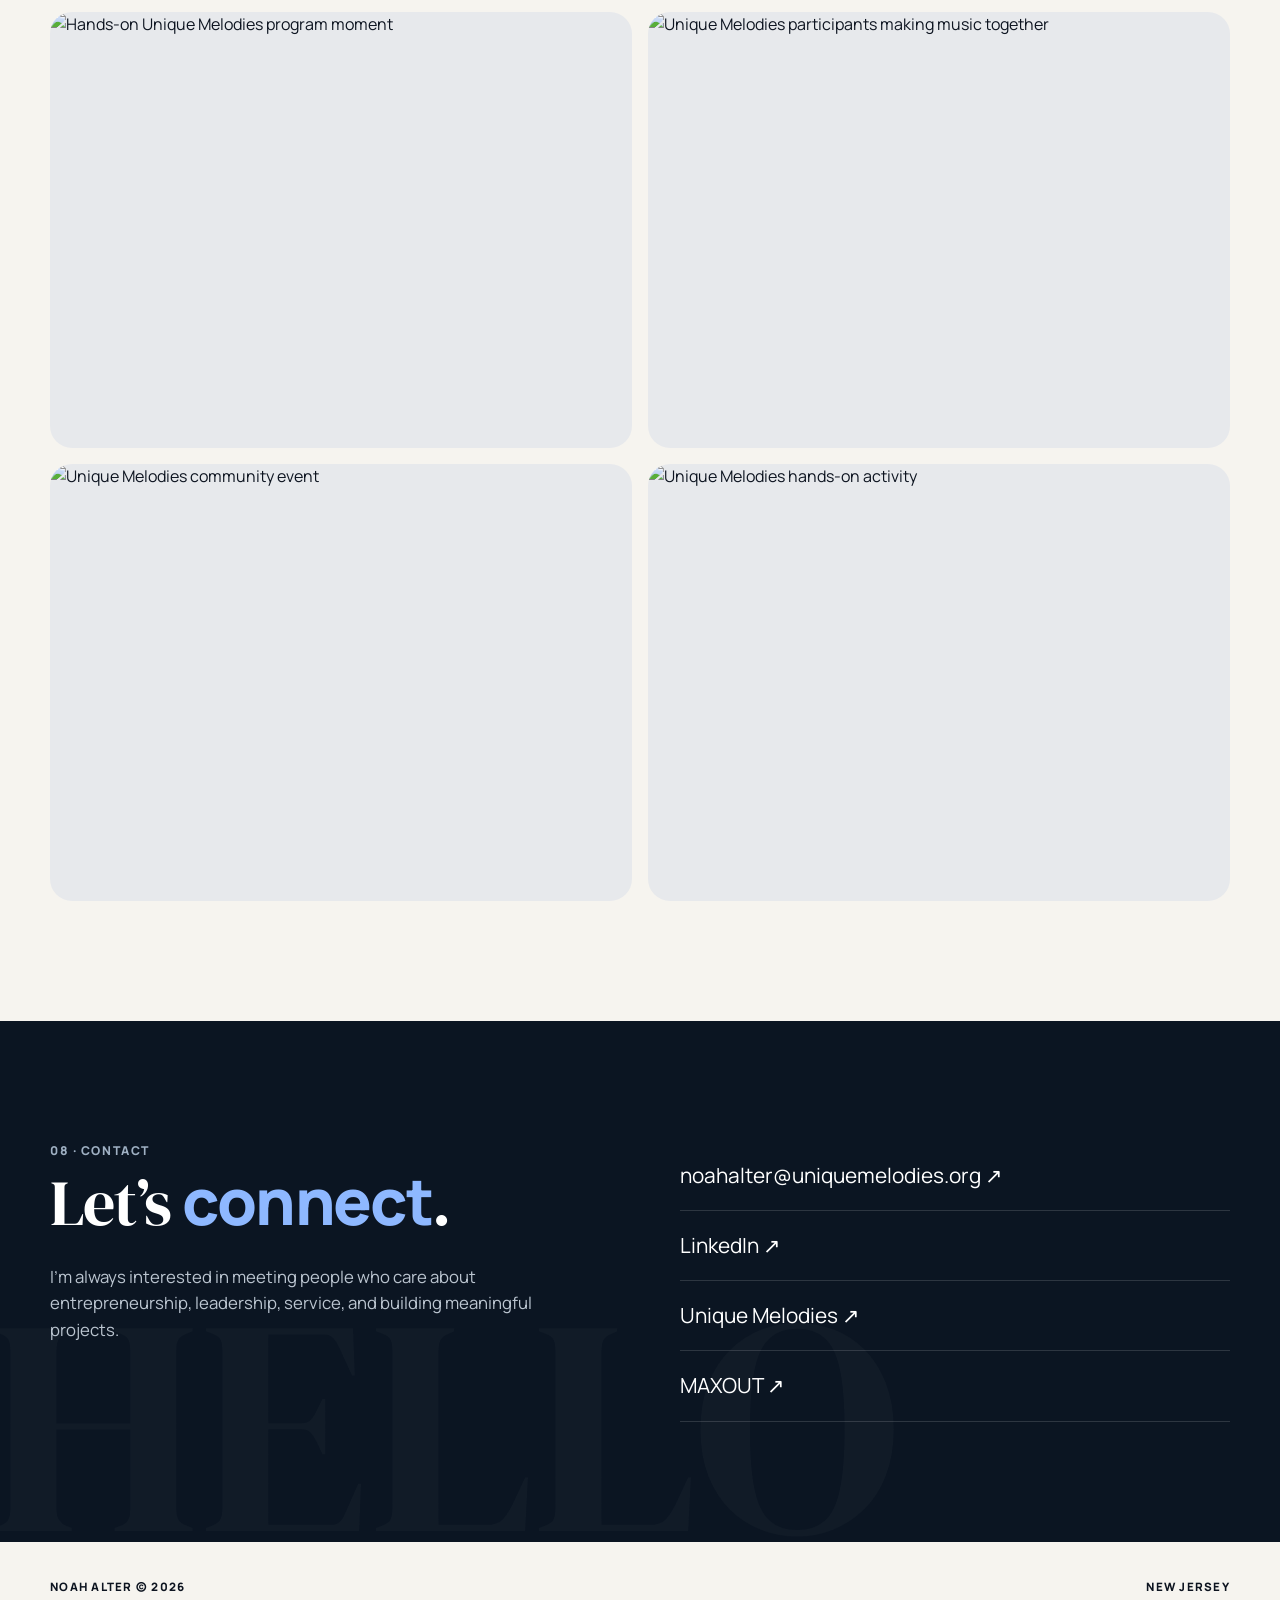
==== commit 6a5b7dbd: "Keep Idea to Reality heading stable" ====
--- a/index.html
+++ b/index.html
@@ -166,7 +166,7 @@
       <div class="shell">
         <div class="process-head reveal">
           <div class="section-kicker">HOW I BUILD</div>
-          <h2>From <span class="section-cycle" data-words="idea|question|mess">idea</span><br>to something real.</h2>
+          <h2>From <span class="process-accent">idea</span><br>to something real.</h2>
           <p>I like the full process — not just coming up with the idea, but figuring out what has to happen next.</p>
         </div>
         <div class="process-layout">
--- a/styles.css
+++ b/styles.css
@@ -116,3 +116,69 @@
 
 .contact-final .contact-inner{position:relative;z-index:1}
 .contact-links a{position:relative;z-index:2;pointer-events:auto}
+
+
+/* --- Case study + build process + accounting bridge --- */
+.case-notes{display:grid;grid-template-columns:repeat(3,1fr);gap:10px;margin:28px 0 4px}
+.case-notes>div{border:1px solid rgba(255,255,255,.1);border-radius:16px;padding:16px;background:rgba(255,255,255,.035)}
+.case-notes span{display:block;font-size:.58rem;letter-spacing:.13em;font-weight:800;color:#7890a9;margin-bottom:8px}
+.case-notes strong{display:block;font-size:.8rem;line-height:1.35;color:#eef3f8}
+
+.build-process{background:#f6f4ef;border-top:1px solid var(--line)}
+.process-head{display:grid;grid-template-columns:.34fr 1fr .7fr;gap:36px;align-items:end;margin-bottom:54px}
+.process-head h2{font-family:"DM Serif Display",serif;font-size:clamp(3.3rem,5.6vw,6.2rem);font-weight:400;line-height:.94;margin:0}
+.process-head p{margin:0;color:#64707f;font-size:1.03rem;max-width:420px}
+.process-layout{display:grid;grid-template-columns:.86fr 1.14fr;gap:42px;align-items:start}
+.process-steps{display:flex;flex-direction:column;border-top:1px solid var(--line)}
+.process-step{display:grid;grid-template-columns:64px 1fr;gap:18px;padding:22px 8px;border-bottom:1px solid var(--line);cursor:pointer;transition:padding-left .25s ease,background .25s ease,color .25s ease;outline:none}
+.process-step>span{font-size:.7rem;font-weight:800;letter-spacing:.12em;color:#85909e;padding-top:5px}
+.process-step h3{margin:0 0 5px;font-size:1.15rem}
+.process-step p{margin:0;color:#6a7481;font-size:.9rem}
+.process-step.active,.process-step:hover,.process-step:focus-visible{padding-left:18px;background:rgba(53,111,178,.07)}
+.process-step.active h3{color:#356fb2}
+.process-step.active>span{color:#356fb2}
+.process-display{position:sticky;top:116px;min-height:520px;border-radius:30px;background:#0e1a2a;color:white;padding:42px;overflow:hidden;box-shadow:0 30px 70px rgba(16,24,40,.18)}
+.process-display::before{content:"";position:absolute;width:330px;height:330px;border-radius:50%;right:-90px;top:-80px;background:radial-gradient(circle,rgba(126,174,231,.26),transparent 70%)}
+.process-display::after{content:"";position:absolute;left:34px;right:34px;bottom:34px;height:1px;background:rgba(255,255,255,.1)}
+.process-display-top{display:flex;align-items:center;justify-content:space-between;position:relative;z-index:1}
+.process-display-top span{font-family:"DM Serif Display",serif;font-size:6rem;line-height:1;color:rgba(255,255,255,.12)}
+.process-display-top small{font-size:.7rem;letter-spacing:.16em;font-weight:800;color:#8fb6e4}
+.process-display h3{font-family:"DM Serif Display",serif;font-size:3.4rem;font-weight:400;line-height:1;margin:90px 0 18px;position:relative;z-index:1}
+.process-display p{color:#c3ced9;font-size:1.02rem;max-width:560px;position:relative;z-index:1}
+.process-example{position:absolute;left:42px;bottom:52px;font-size:.65rem;letter-spacing:.15em;font-weight:800;color:#7690aa;z-index:1}
+.process-display.switching #process-title,.process-display.switching #process-copy,.process-display.switching #process-example{opacity:0;transform:translateY(8px)}
+#process-title,#process-copy,#process-example{transition:opacity .2s ease,transform .2s ease}
+
+.accounting-bridge{background:#dce6f0;position:relative;overflow:hidden}
+.accounting-bridge::before{content:"A + E";position:absolute;right:-2vw;top:-5vw;font-family:"DM Serif Display",serif;font-size:21vw;color:rgba(20,54,90,.035);pointer-events:none}
+.bridge-intro{display:grid;grid-template-columns:.3fr 1.7fr;gap:42px;align-items:start;margin-bottom:54px;position:relative;z-index:1}
+.bridge-intro h2{font-family:"DM Serif Display",serif;font-size:clamp(3.2rem,5.5vw,6.3rem);font-weight:400;line-height:.95;margin:0;max-width:980px}
+.bridge-split{display:grid;grid-template-columns:1fr 80px 1fr;gap:0;align-items:stretch;position:relative;z-index:1}
+.bridge-side{border-radius:28px;padding:38px;min-height:430px;display:flex;flex-direction:column}
+.bridge-create{background:#f8f6f1;border:1px solid rgba(13,20,32,.1)}
+.bridge-numbers{background:#0e1a2a;color:#f7f5f0}
+.bridge-label{font-size:.65rem;letter-spacing:.15em;font-weight:800;color:#718094}
+.bridge-numbers .bridge-label{color:#84a7cf}
+.bridge-side h3{font-family:"DM Serif Display",serif;font-weight:400;font-size:3.1rem;line-height:1;margin:22px 0 auto}
+.bridge-side ul{list-style:none;padding:0;margin:36px 0 0;display:flex;flex-wrap:wrap;gap:10px}
+.bridge-side li{padding:10px 13px;border-radius:999px;border:1px solid rgba(13,20,32,.12);font-size:.82rem;font-weight:700}
+.bridge-numbers li{border-color:rgba(255,255,255,.14);background:rgba(255,255,255,.04)}
+.bridge-center{display:flex;align-items:center;justify-content:center;position:relative;z-index:2}
+.bridge-center span{width:52px;height:52px;border-radius:50%;display:grid;place-items:center;background:#356fb2;color:white;font-size:1.55rem;font-weight:500;box-shadow:0 12px 28px rgba(53,111,178,.25)}
+.bridge-statement{font-family:"DM Serif Display",serif;font-size:clamp(2rem,3.4vw,4rem);line-height:1.06;max-width:1000px;margin:58px auto 0;text-align:center;position:relative;z-index:1}
+
+@media(max-width:900px){
+  .case-notes{grid-template-columns:1fr}
+  .process-head,.process-layout,.bridge-intro{grid-template-columns:1fr}
+  .process-display{position:relative;top:auto;min-height:430px}
+  .bridge-split{grid-template-columns:1fr;gap:14px}
+  .bridge-center{height:28px}
+  .bridge-center span{width:46px;height:46px}
+}
+@media(max-width:600px){
+  .process-display{padding:30px;min-height:400px}
+  .process-display h3{font-size:2.65rem;margin-top:66px}
+  .process-example{left:30px}
+  .bridge-side{padding:28px;min-height:340px}
+  .bridge-side h3{font-size:2.5rem}
+}
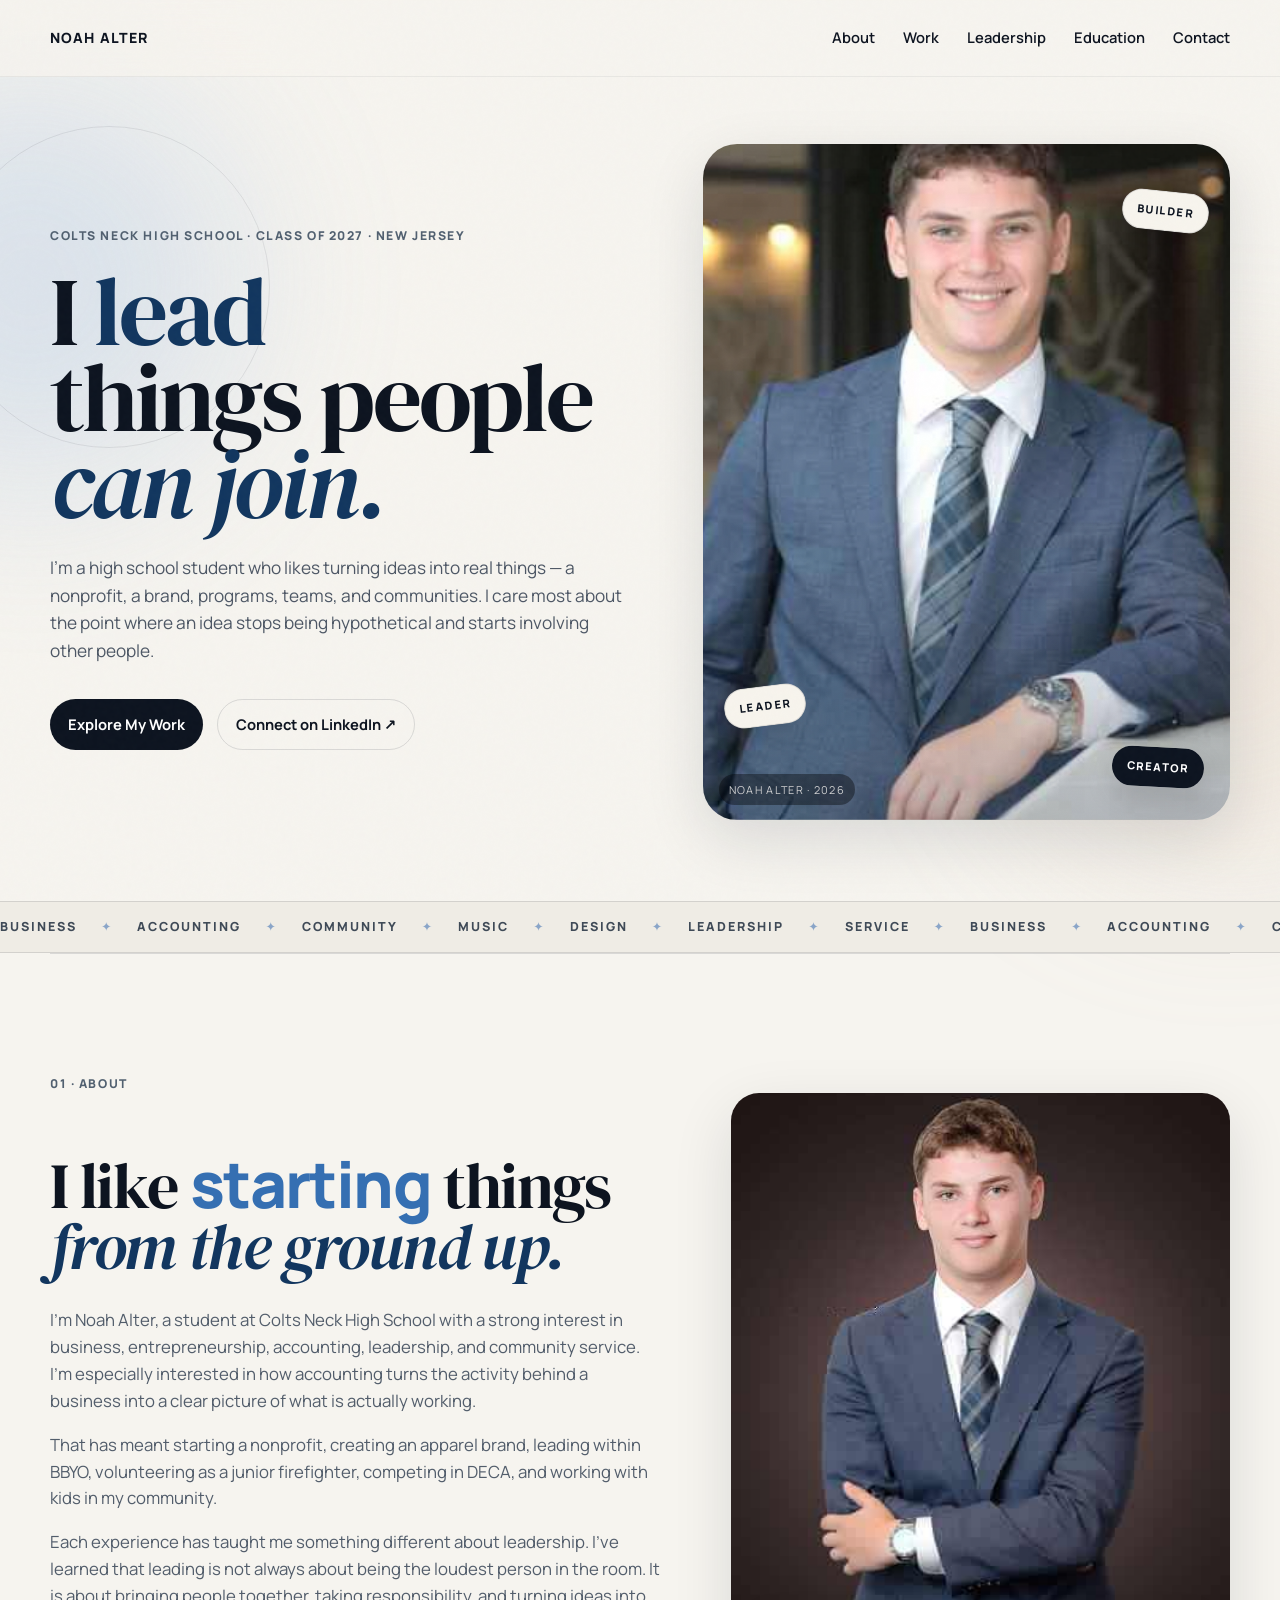
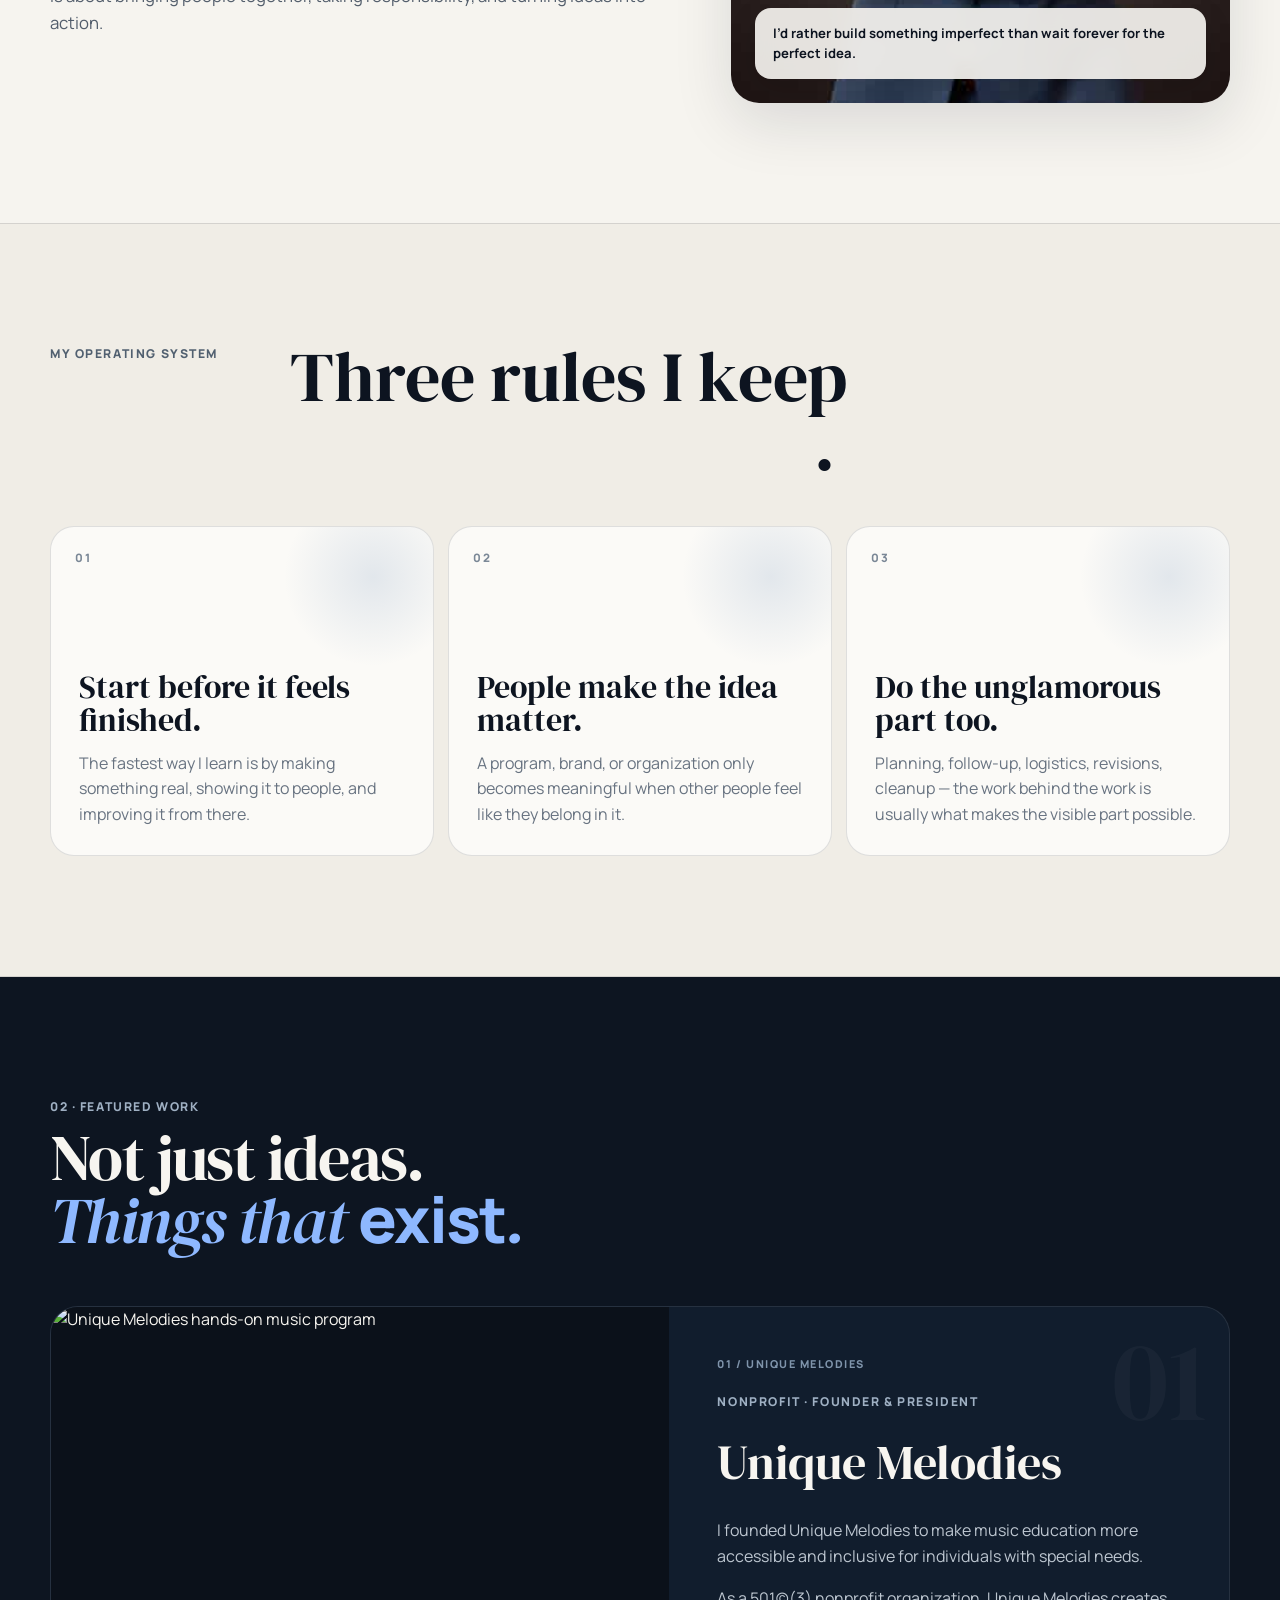
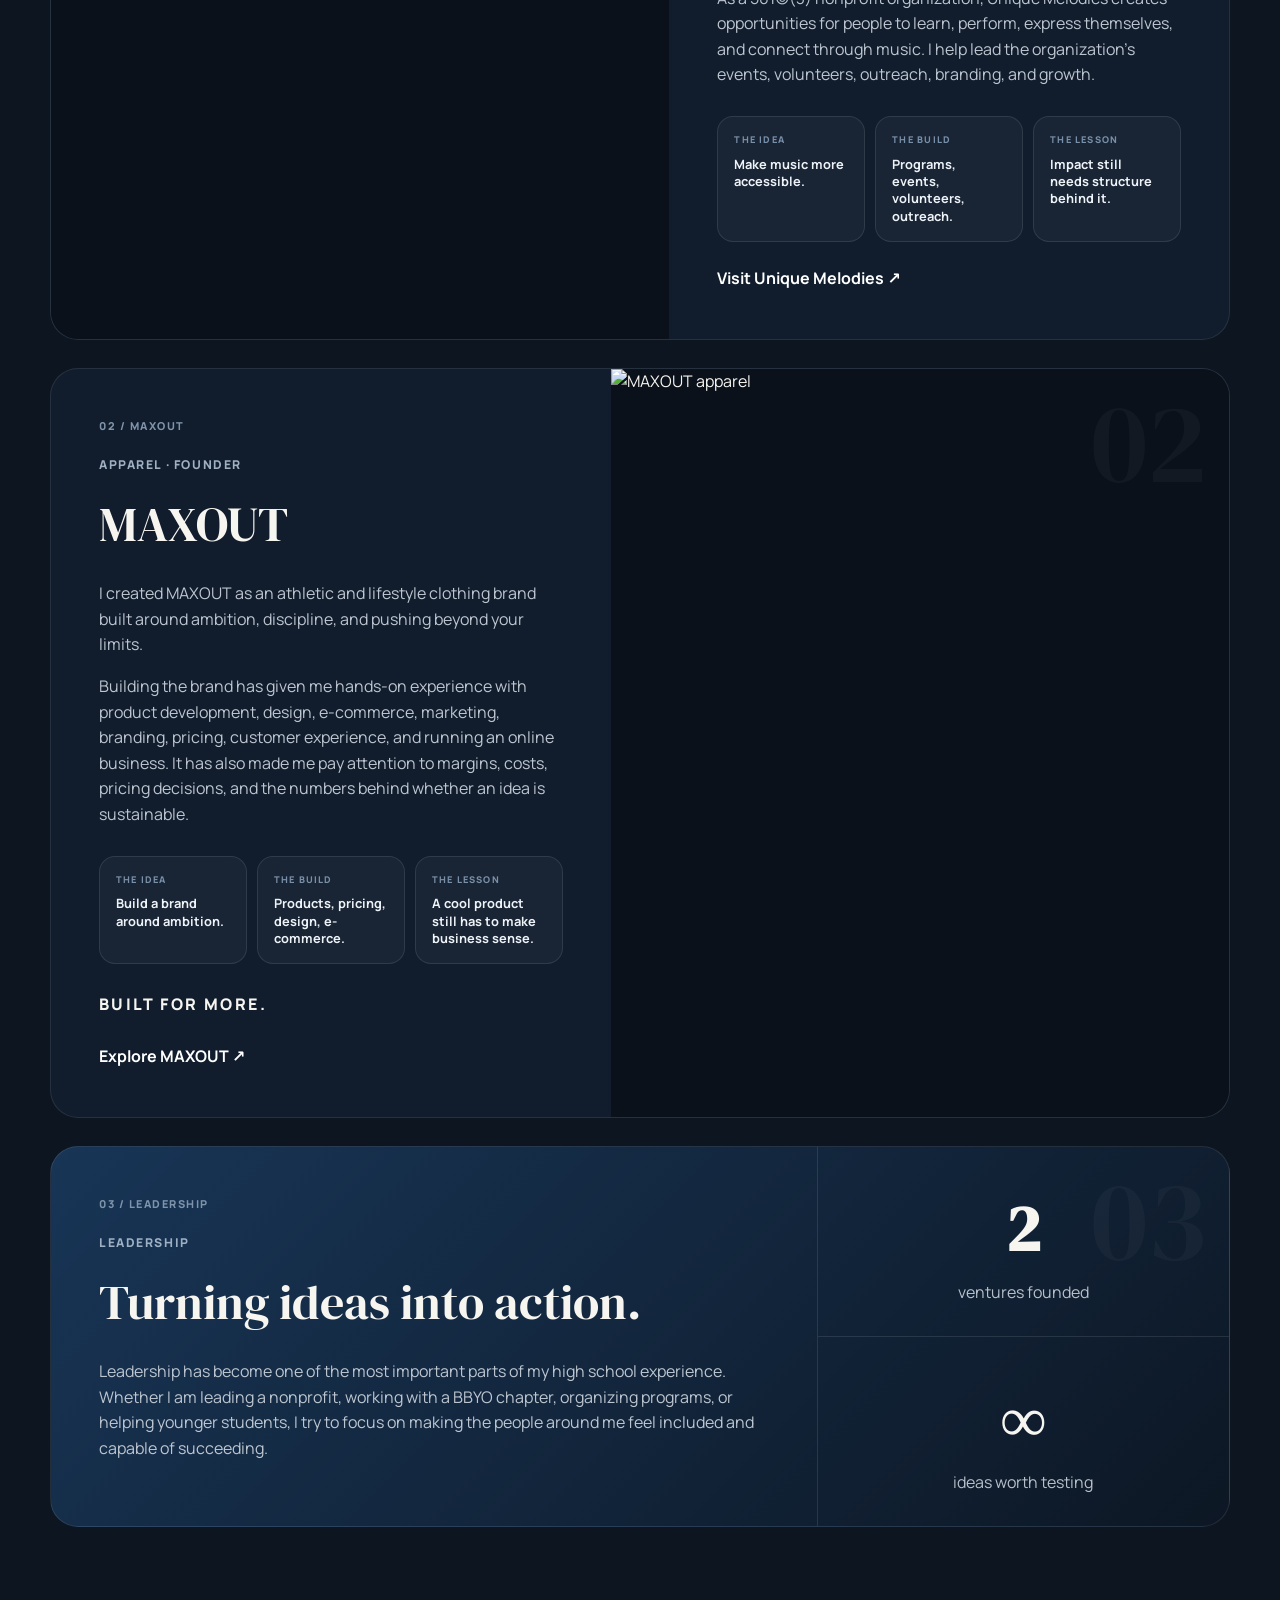
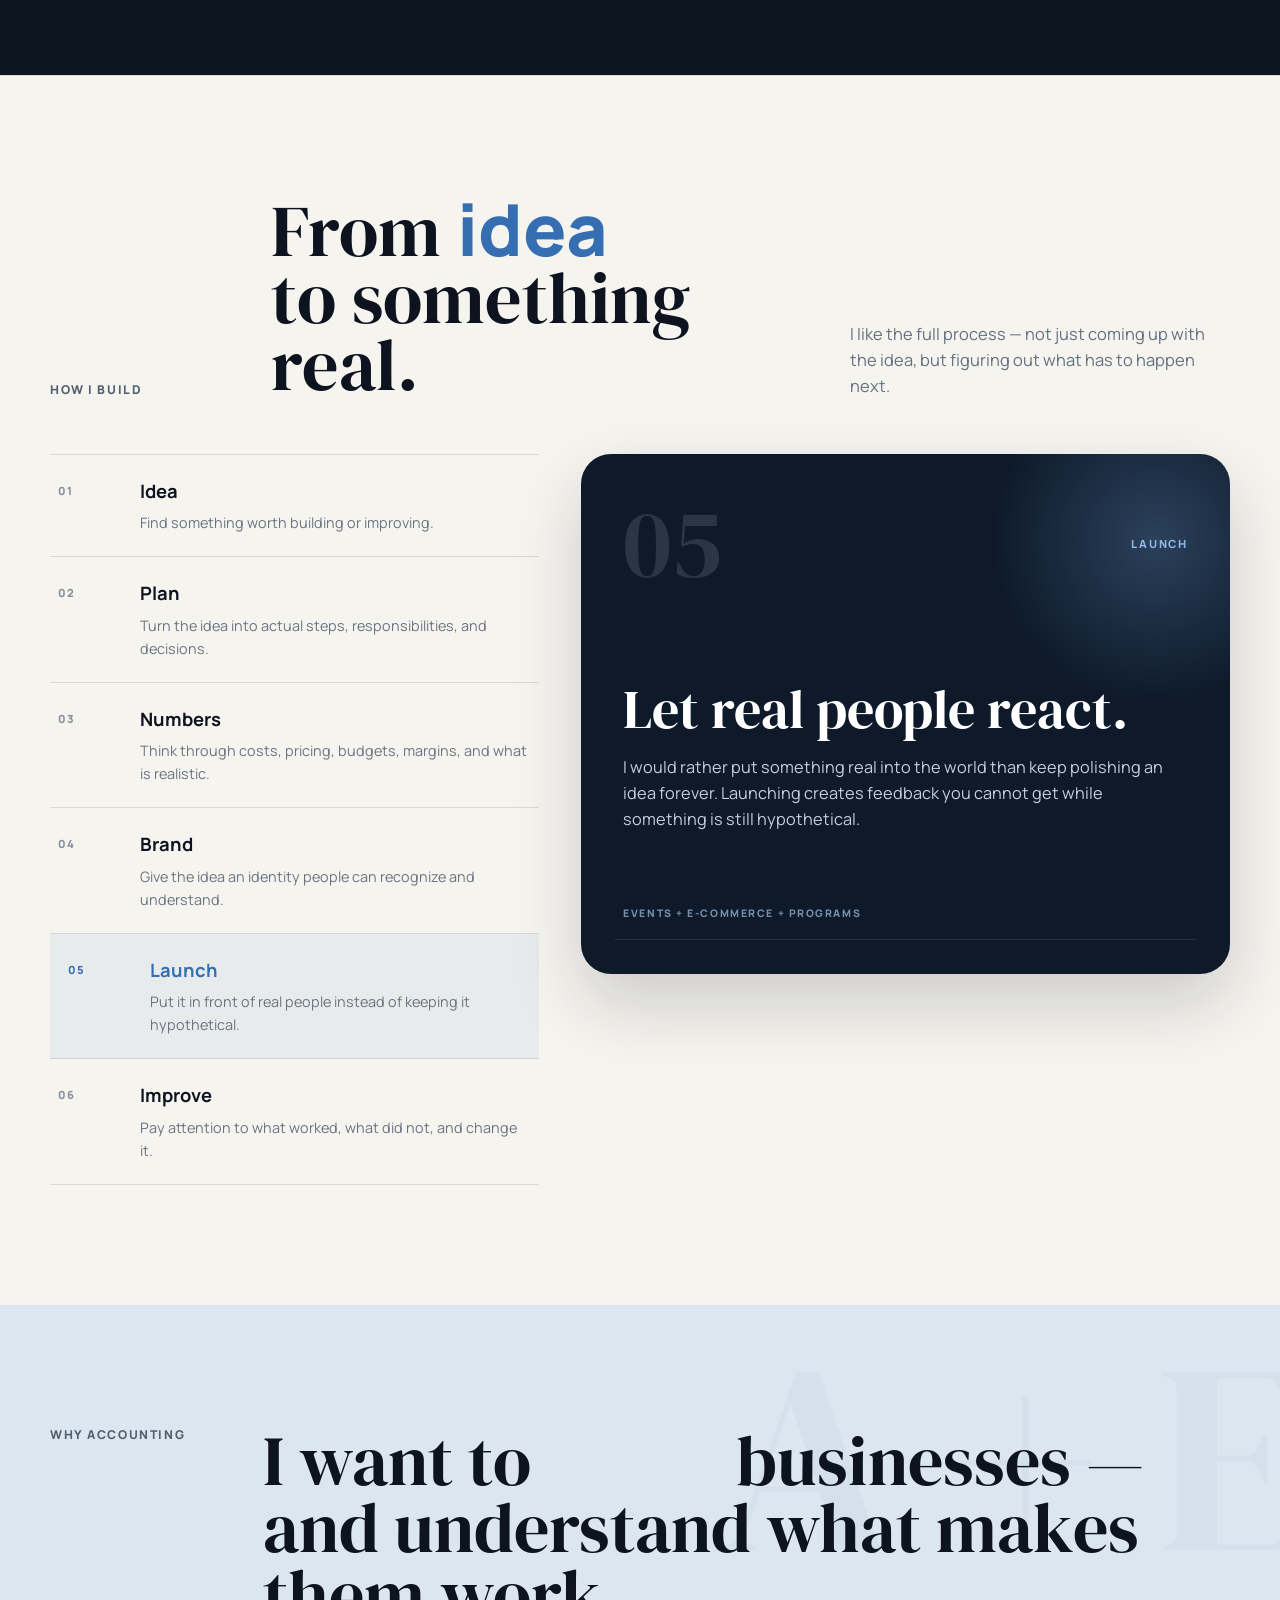
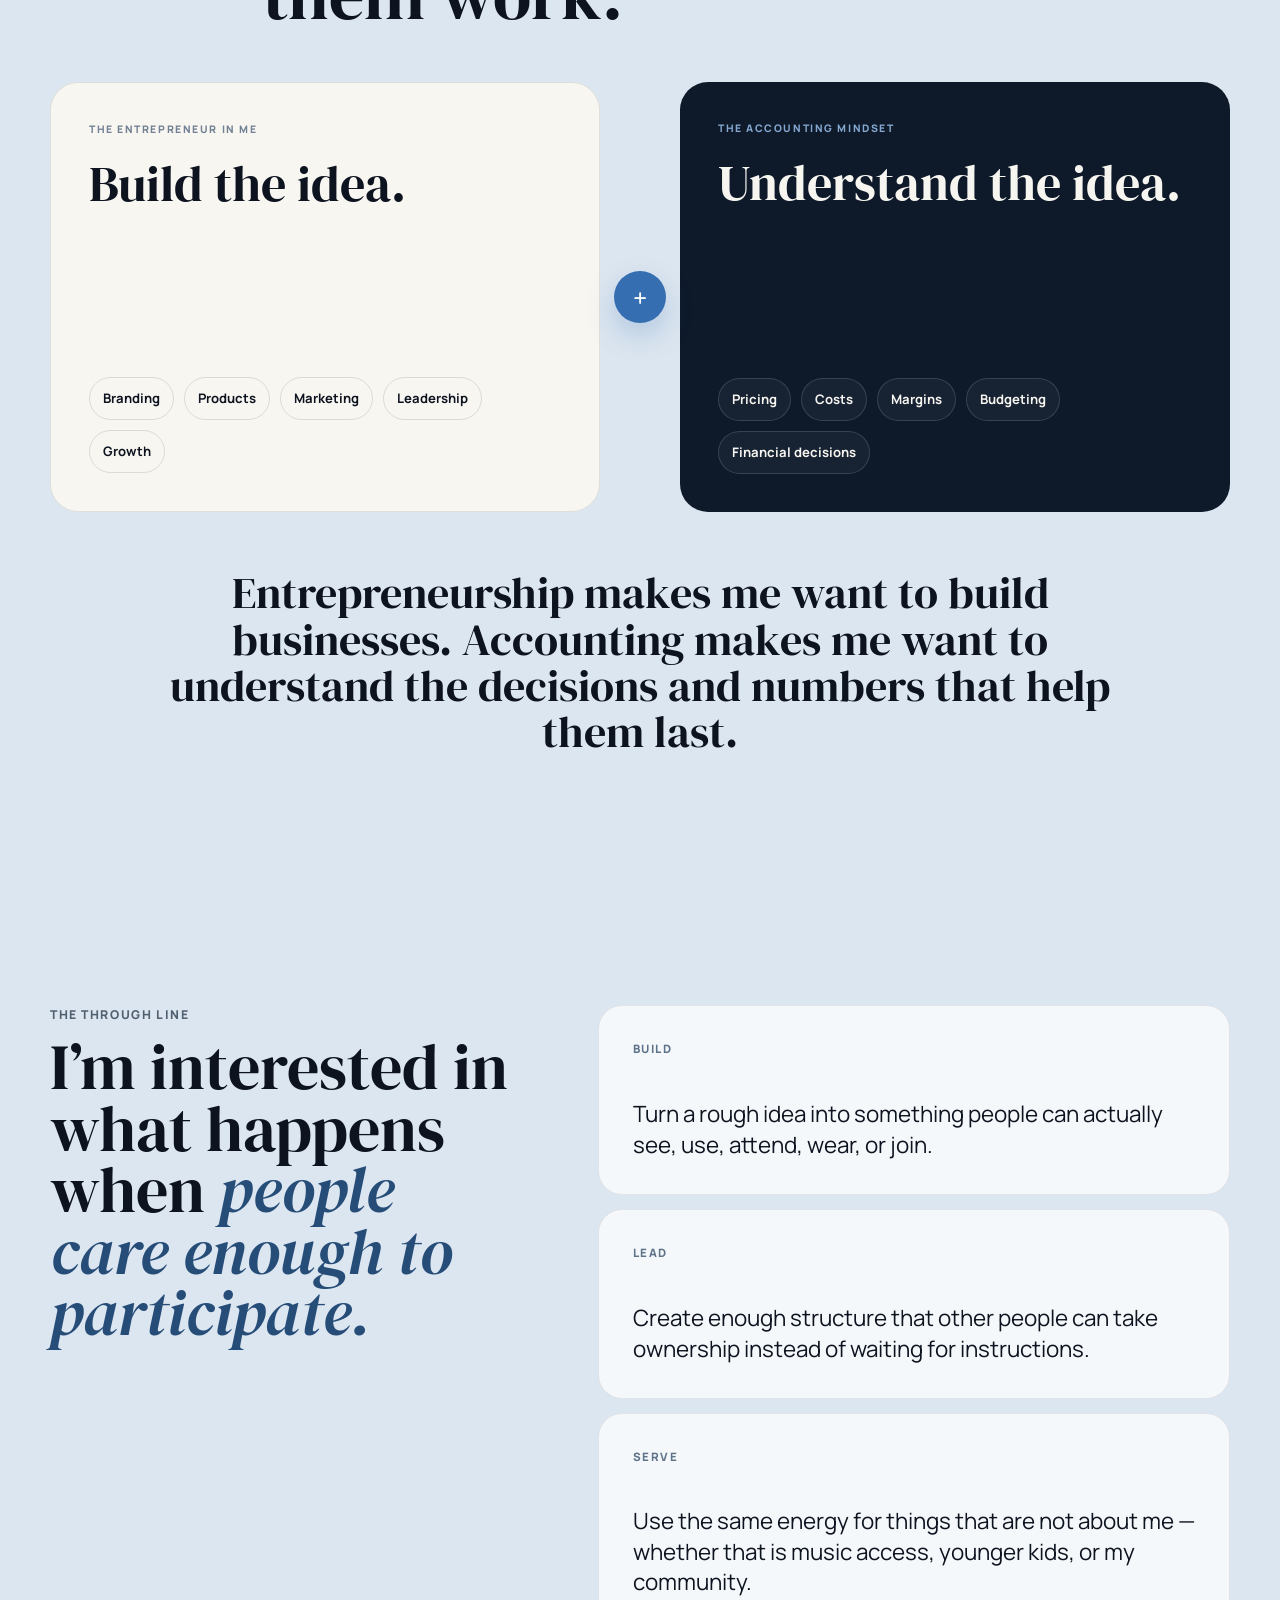
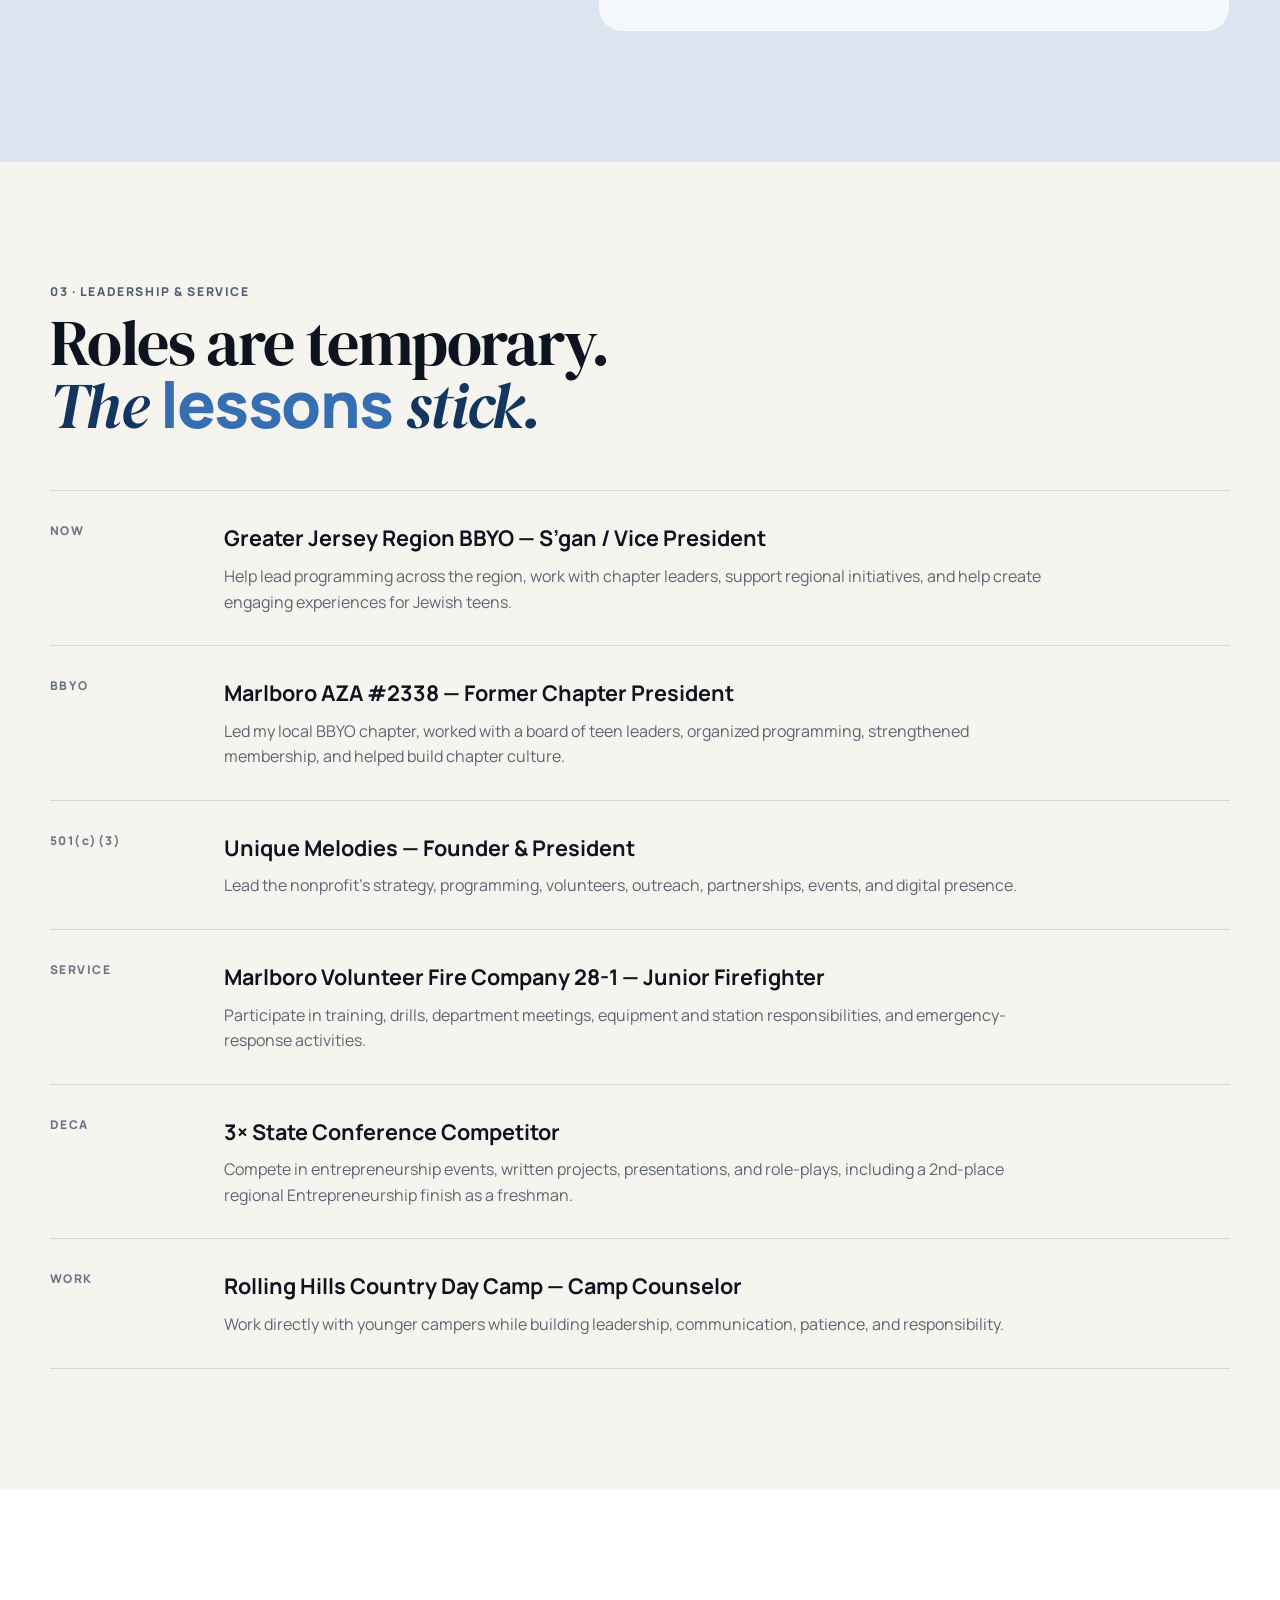
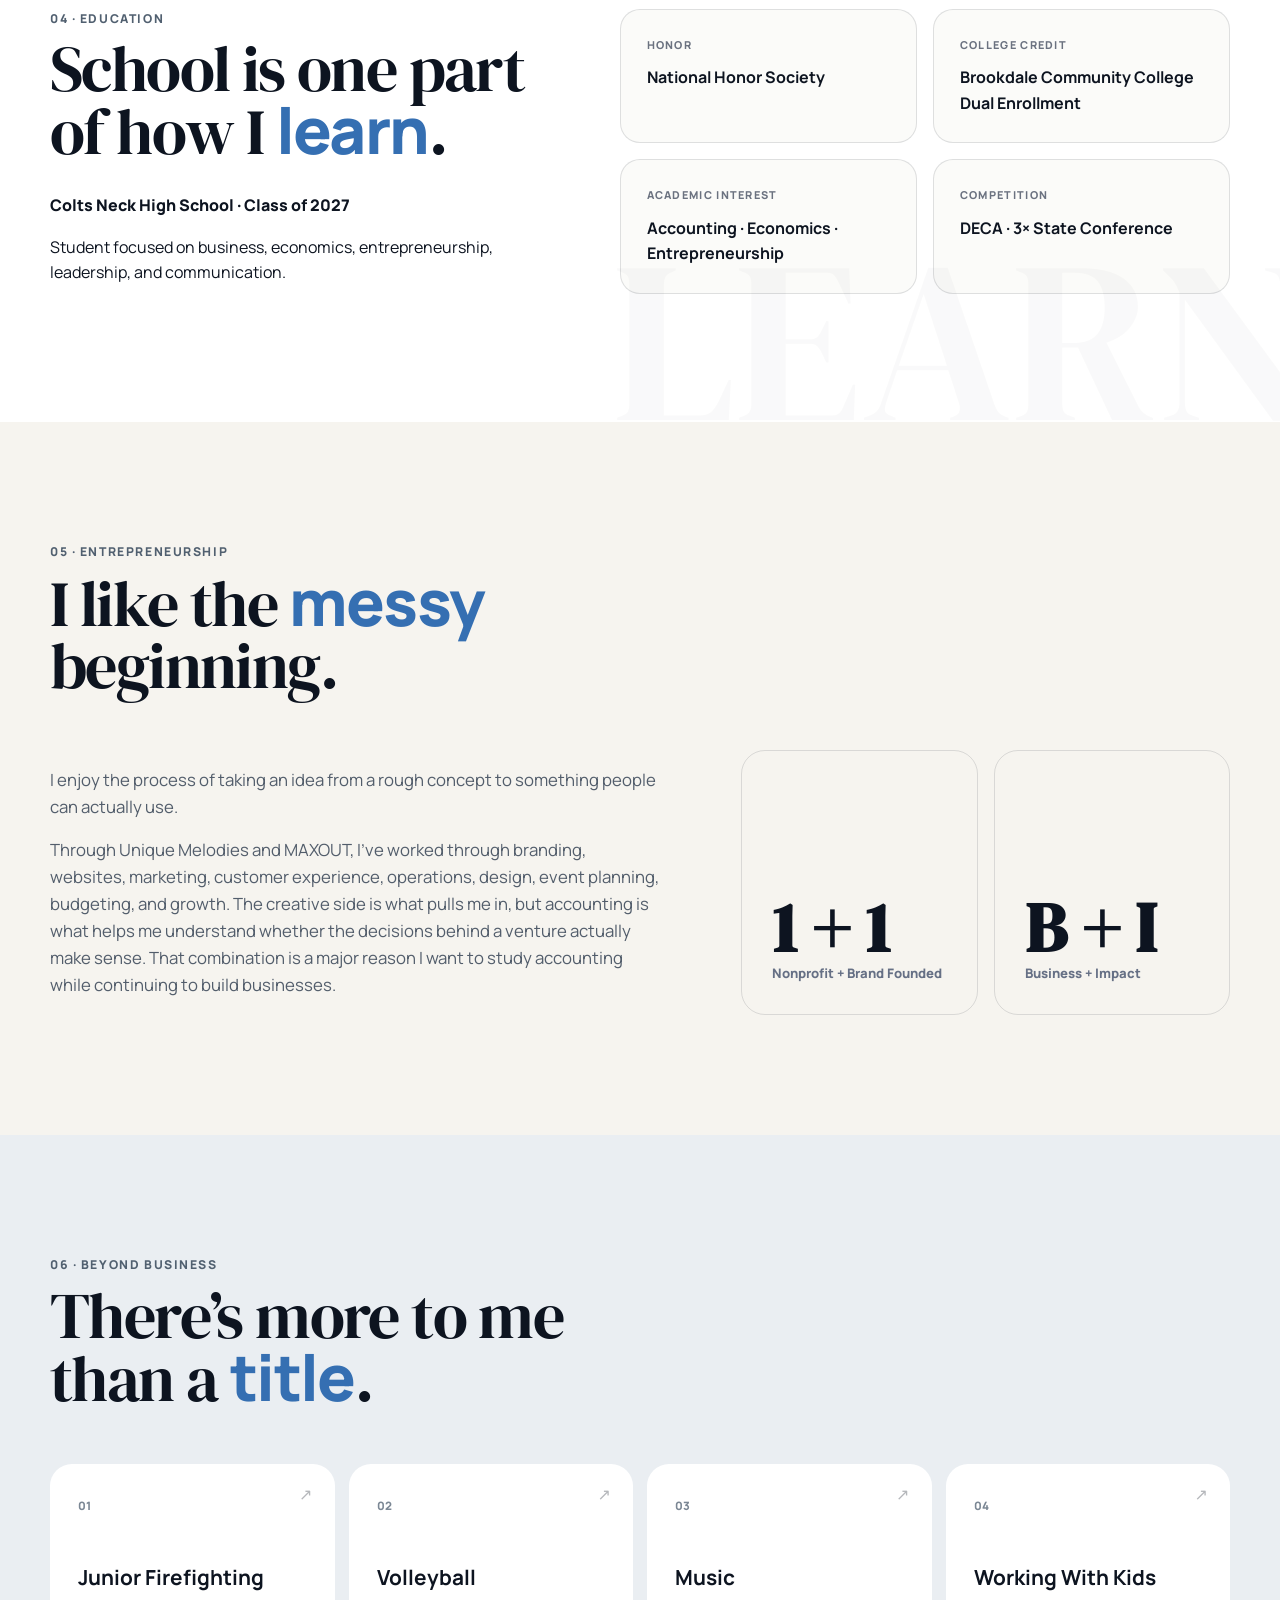
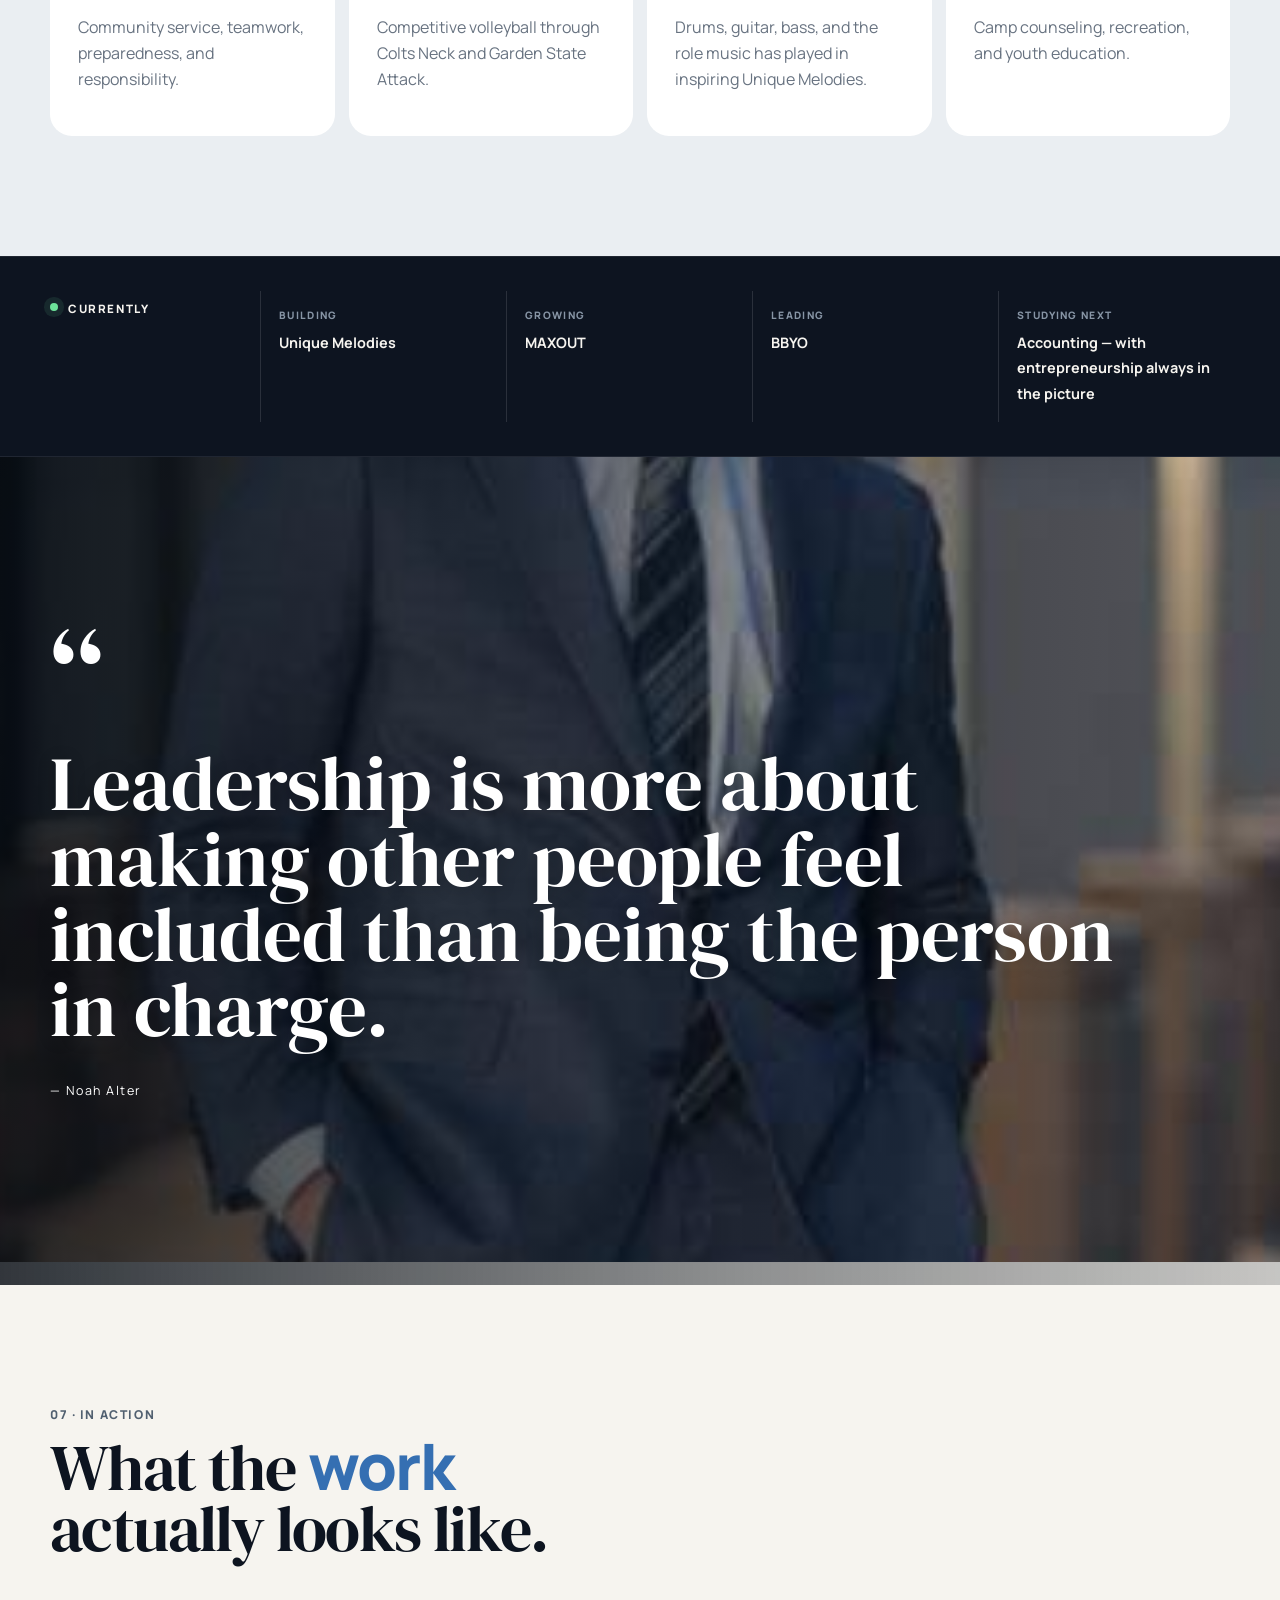
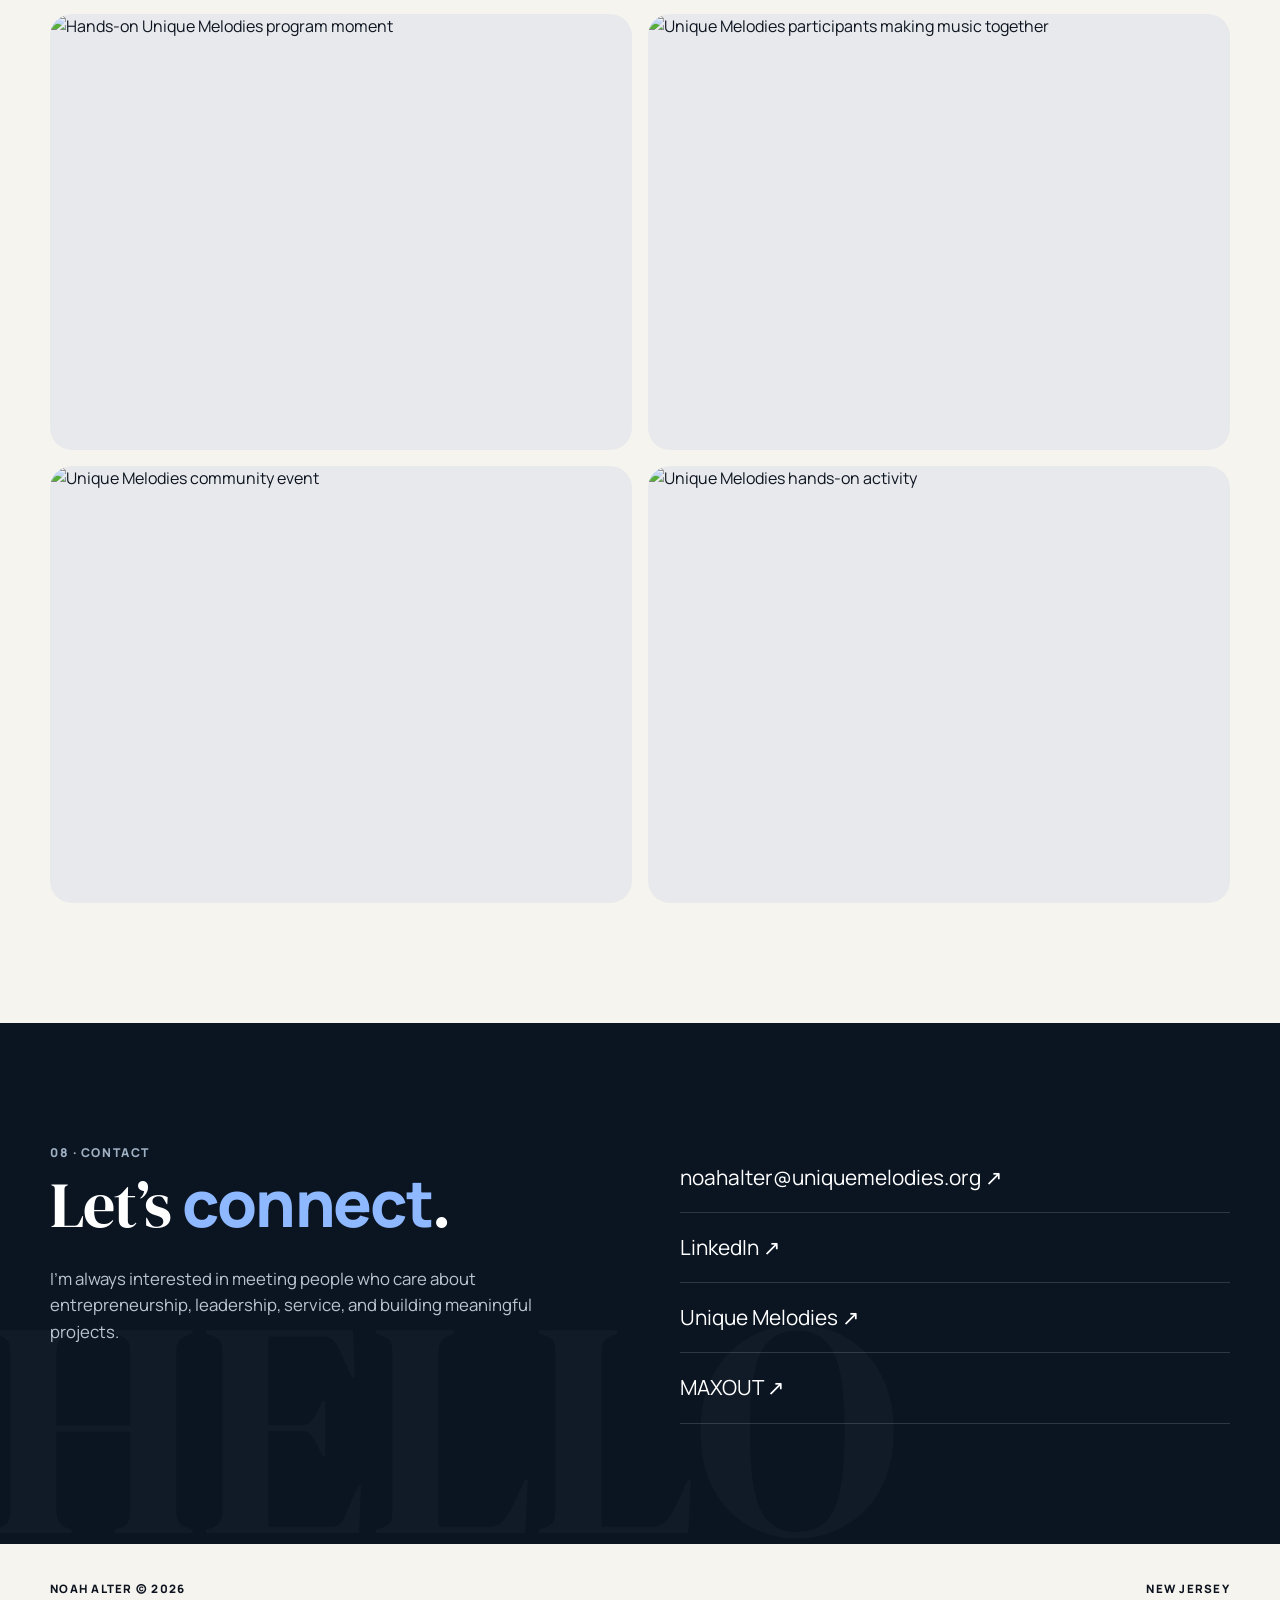
==== commit 335b6828: "Strengthen SEO metadata and structured data for Noah Alter" ====
--- a/index.html
+++ b/index.html
@@ -3,8 +3,75 @@
 <head>
   <meta charset="UTF-8" />
   <meta name="viewport" content="width=device-width, initial-scale=1.0" />
-  <meta name="description" content="Portfolio of Noah Alter — student leader, founder, entrepreneur, and community builder." />
-  <title>Noah Alter — Portfolio</title>
+  <title>Noah Alter | Accounting, Entrepreneurship & Leadership</title>
+  <meta name="description" content="Noah Alter is a New Jersey student, entrepreneur, nonprofit founder, and aspiring accounting major. Explore his work with Unique Melodies, MAXOUT, leadership, service, and business." />
+  <meta name="robots" content="index, follow, max-image-preview:large, max-snippet:-1, max-video-preview:-1" />
+  <link rel="canonical" href="https://noahalter.com/" />
+  <meta name="theme-color" content="#0d1420" />
+
+  <meta property="og:type" content="website" />
+  <meta property="og:site_name" content="Noah Alter" />
+  <meta property="og:title" content="Noah Alter | Accounting, Entrepreneurship & Leadership" />
+  <meta property="og:description" content="Portfolio of Noah Alter — entrepreneur, nonprofit founder, student leader, and aspiring accounting major." />
+  <meta property="og:url" content="https://noahalter.com/" />
+  <meta property="og:image" content="https://noahalter.com/assets/photo-7.jpg" />
+  <meta property="og:image:alt" content="Portrait of Noah Alter" />
+
+  <meta name="twitter:card" content="summary_large_image" />
+  <meta name="twitter:title" content="Noah Alter | Accounting, Entrepreneurship & Leadership" />
+  <meta name="twitter:description" content="Entrepreneur, nonprofit founder, student leader, and aspiring accounting major." />
+  <meta name="twitter:image" content="https://noahalter.com/assets/photo-7.jpg" />
+
+  <script type="application/ld+json">
+  {
+    "@context": "https://schema.org",
+    "@graph": [
+      {
+        "@type": "Person",
+        "@id": "https://noahalter.com/#noah-alter",
+        "name": "Noah Alter",
+        "url": "https://noahalter.com/",
+        "image": "https://noahalter.com/assets/photo-7.jpg",
+        "description": "New Jersey student, entrepreneur, nonprofit founder, student leader, and aspiring accounting major.",
+        "sameAs": [
+          "https://www.linkedin.com/in/noahalter"
+        ],
+        "knowsAbout": [
+          "Accounting",
+          "Entrepreneurship",
+          "Business",
+          "Nonprofit Leadership",
+          "Marketing",
+          "Budgeting",
+          "Pricing",
+          "Community Service"
+        ]
+      },
+      {
+        "@type": "WebSite",
+        "@id": "https://noahalter.com/#website",
+        "url": "https://noahalter.com/",
+        "name": "Noah Alter",
+        "description": "The personal portfolio of Noah Alter.",
+        "publisher": {
+          "@id": "https://noahalter.com/#noah-alter"
+        }
+      },
+      {
+        "@type": "ProfilePage",
+        "@id": "https://noahalter.com/#profile",
+        "url": "https://noahalter.com/",
+        "name": "Noah Alter — Portfolio",
+        "mainEntity": {
+          "@id": "https://noahalter.com/#noah-alter"
+        },
+        "isPartOf": {
+          "@id": "https://noahalter.com/#website"
+        }
+      }
+    ]
+  }
+  </script>
   <link rel="preconnect" href="https://fonts.googleapis.com">
   <link rel="preconnect" href="https://fonts.gstatic.com" crossorigin>
   <link href="https://fonts.googleapis.com/css2?family=Manrope:wght@400;500;600;700;800&family=DM+Serif+Display:ital@0;1&display=swap" rel="stylesheet">
--- a/styles.css
+++ b/styles.css
@@ -182,3 +182,5 @@
   .bridge-side{padding:28px;min-height:340px}
   .bridge-side h3{font-size:2.5rem}
 }
+
+.process-accent{color:#356fb2;font-family:Manrope,system-ui,sans-serif;font-style:normal;font-weight:800}
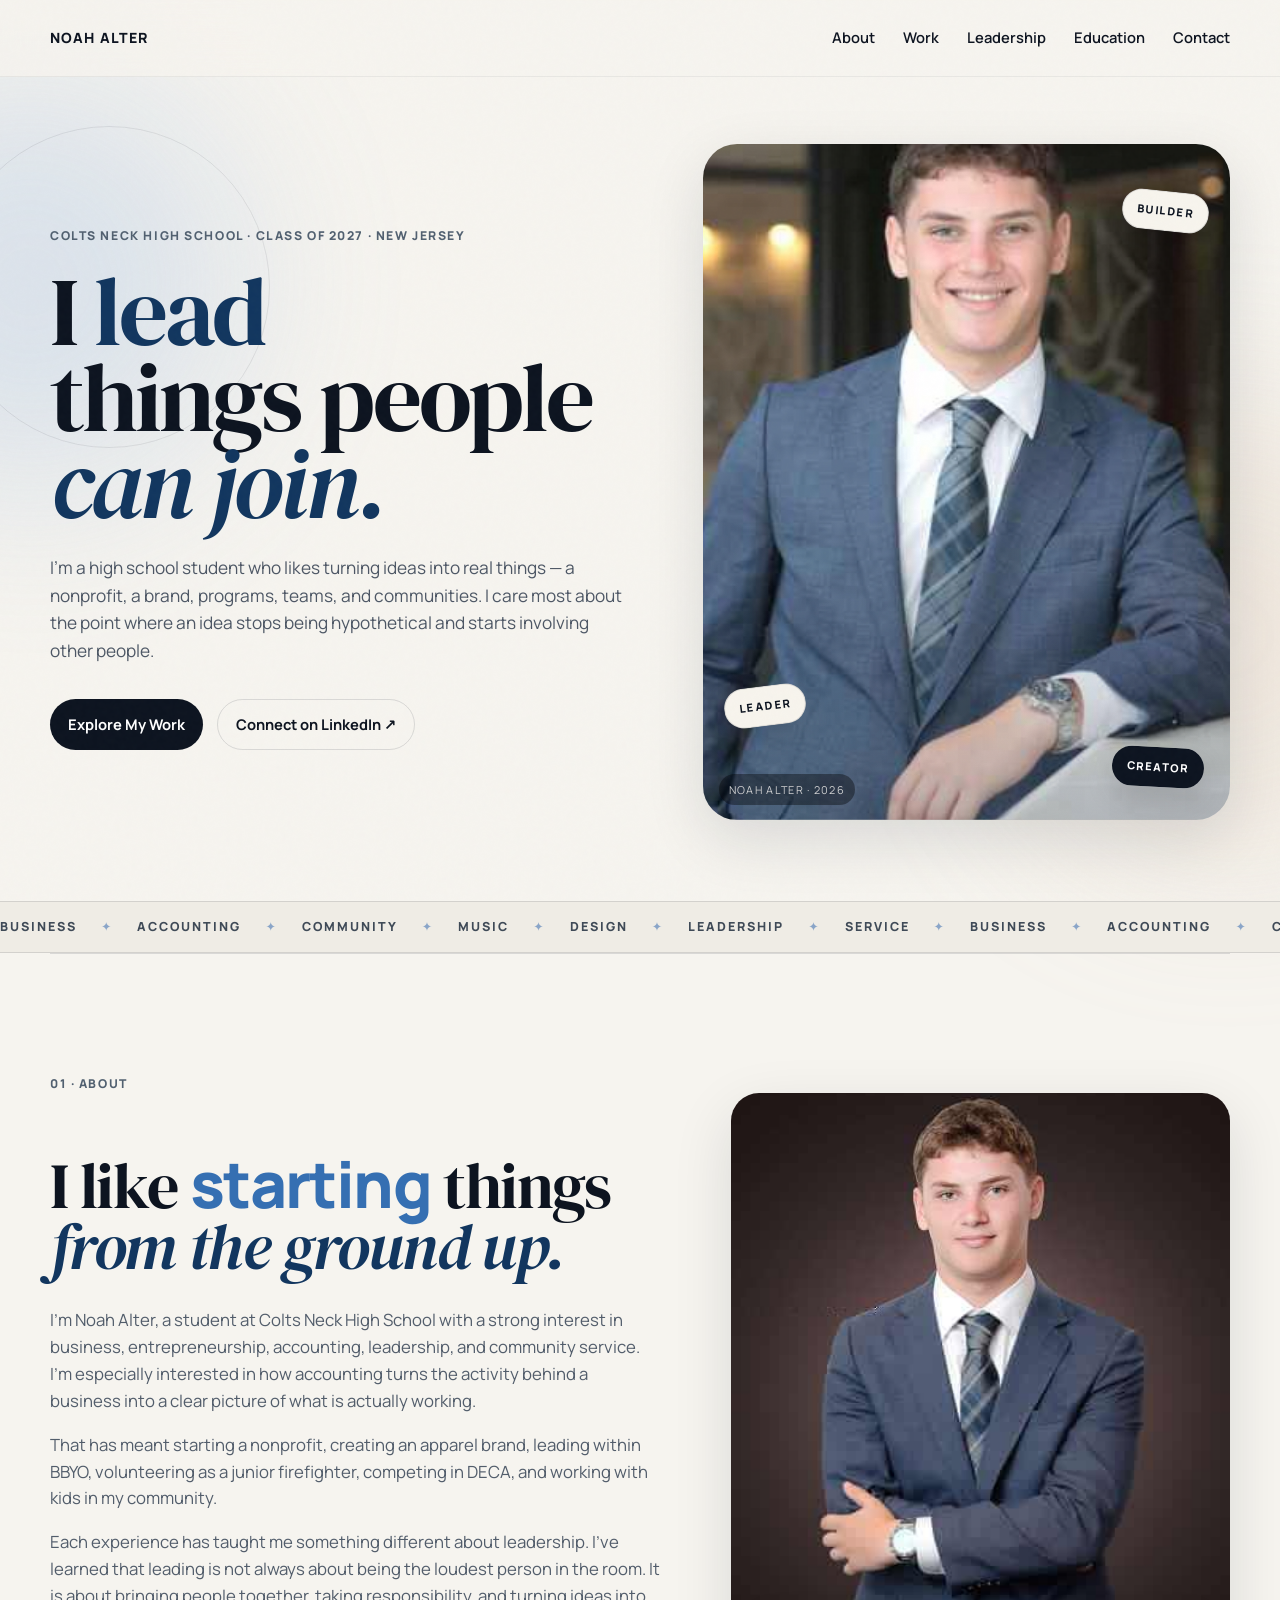
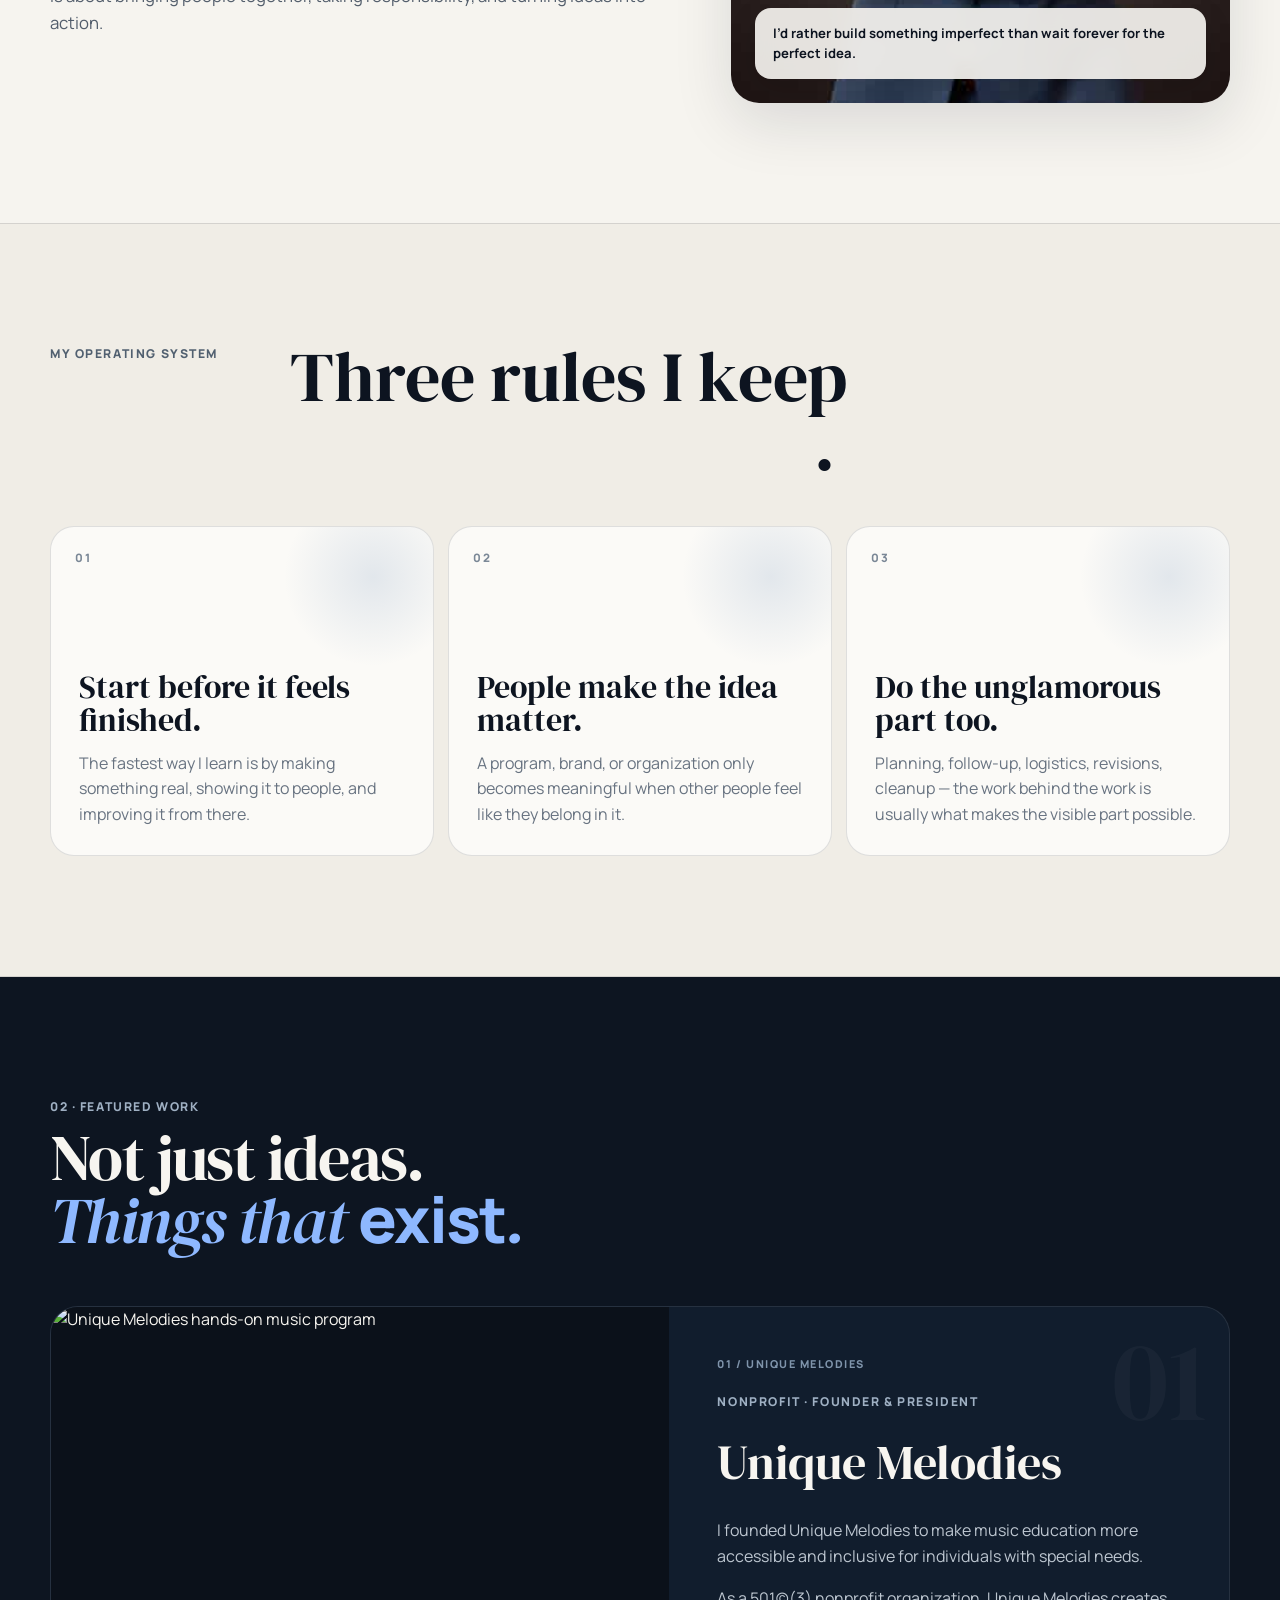
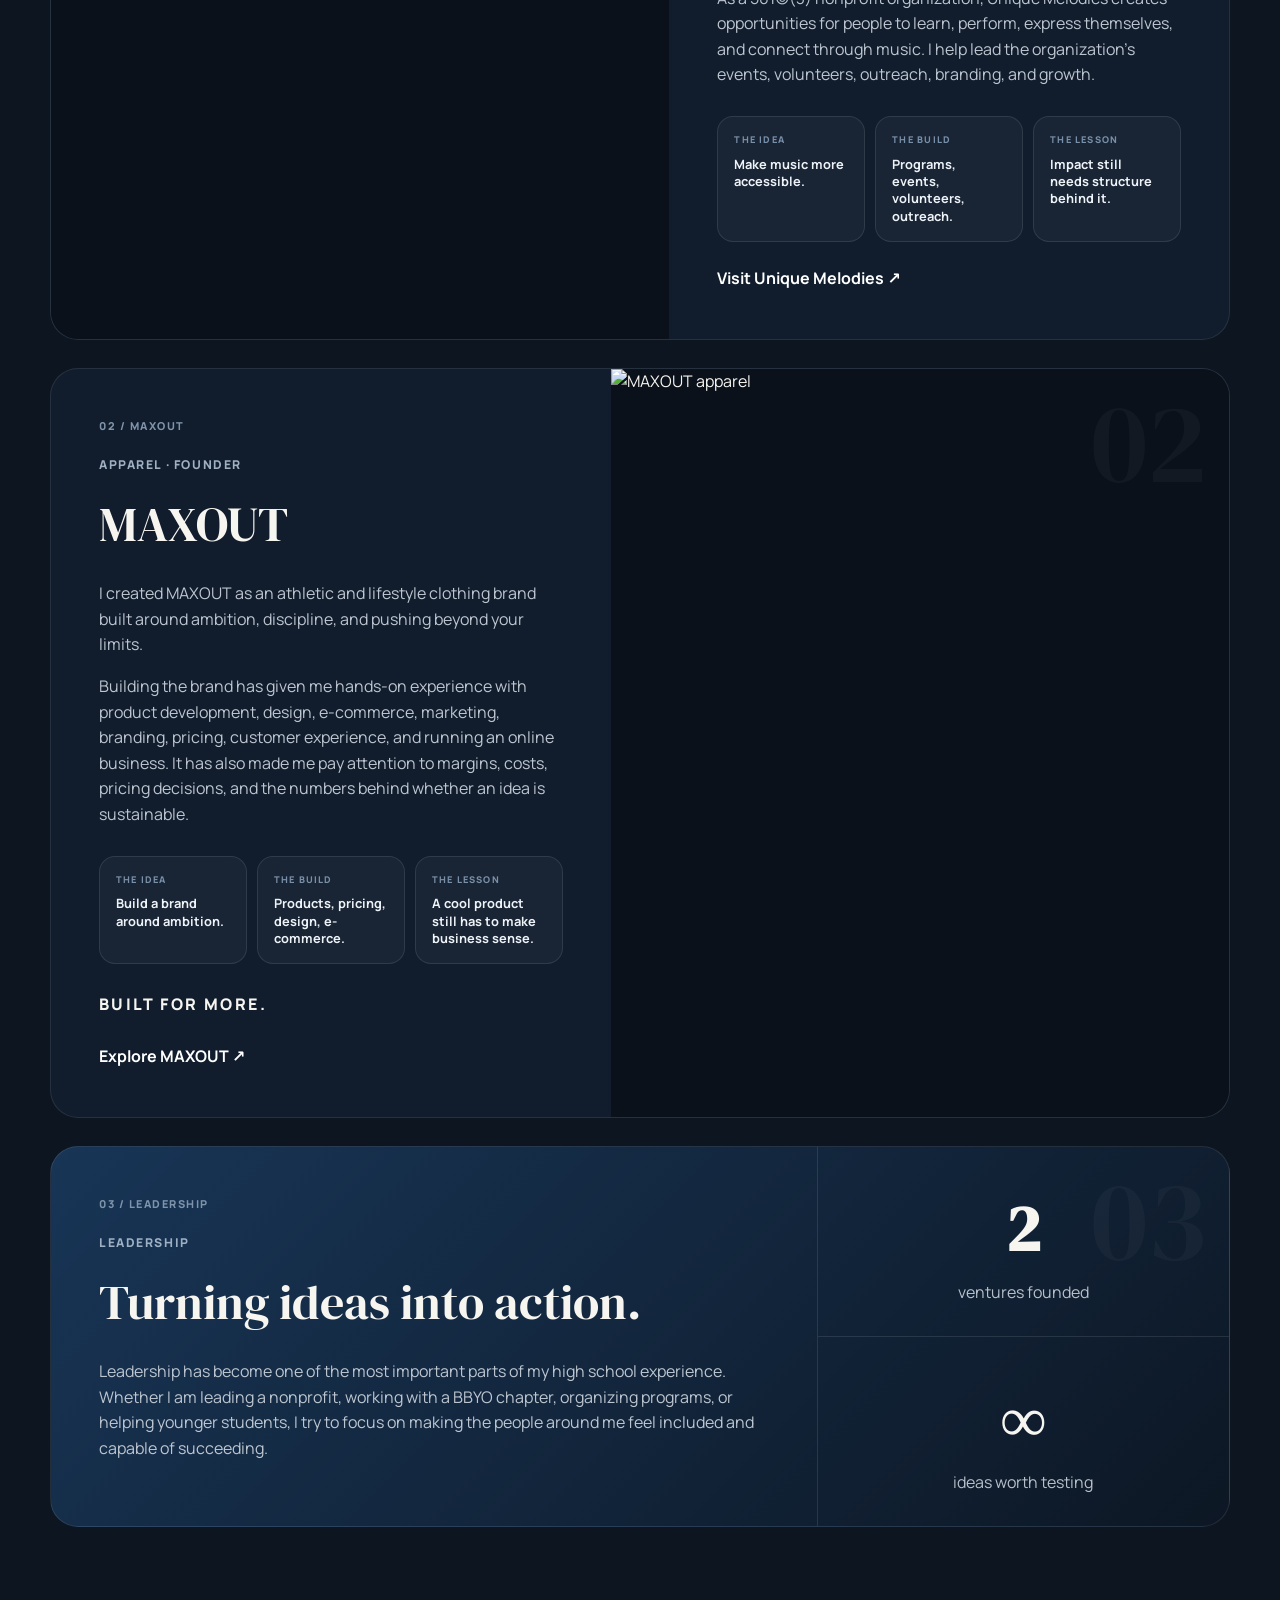
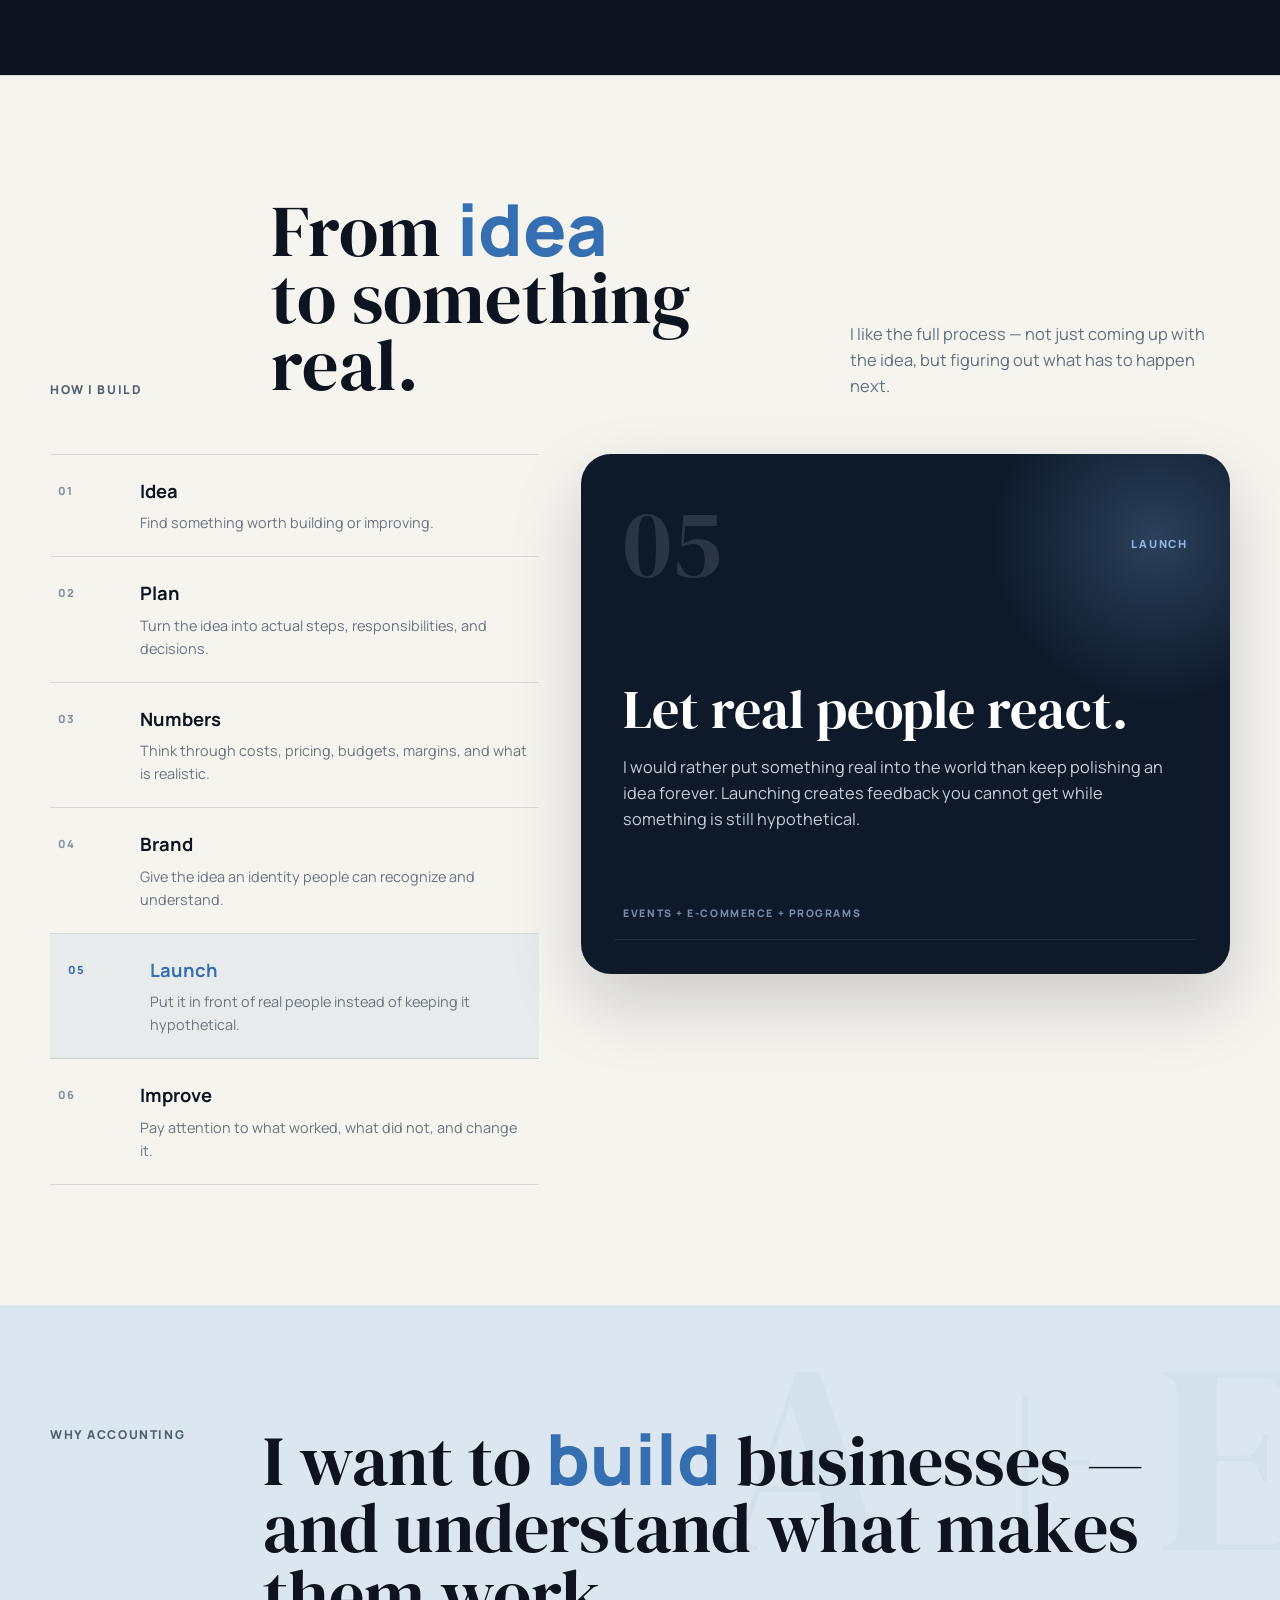
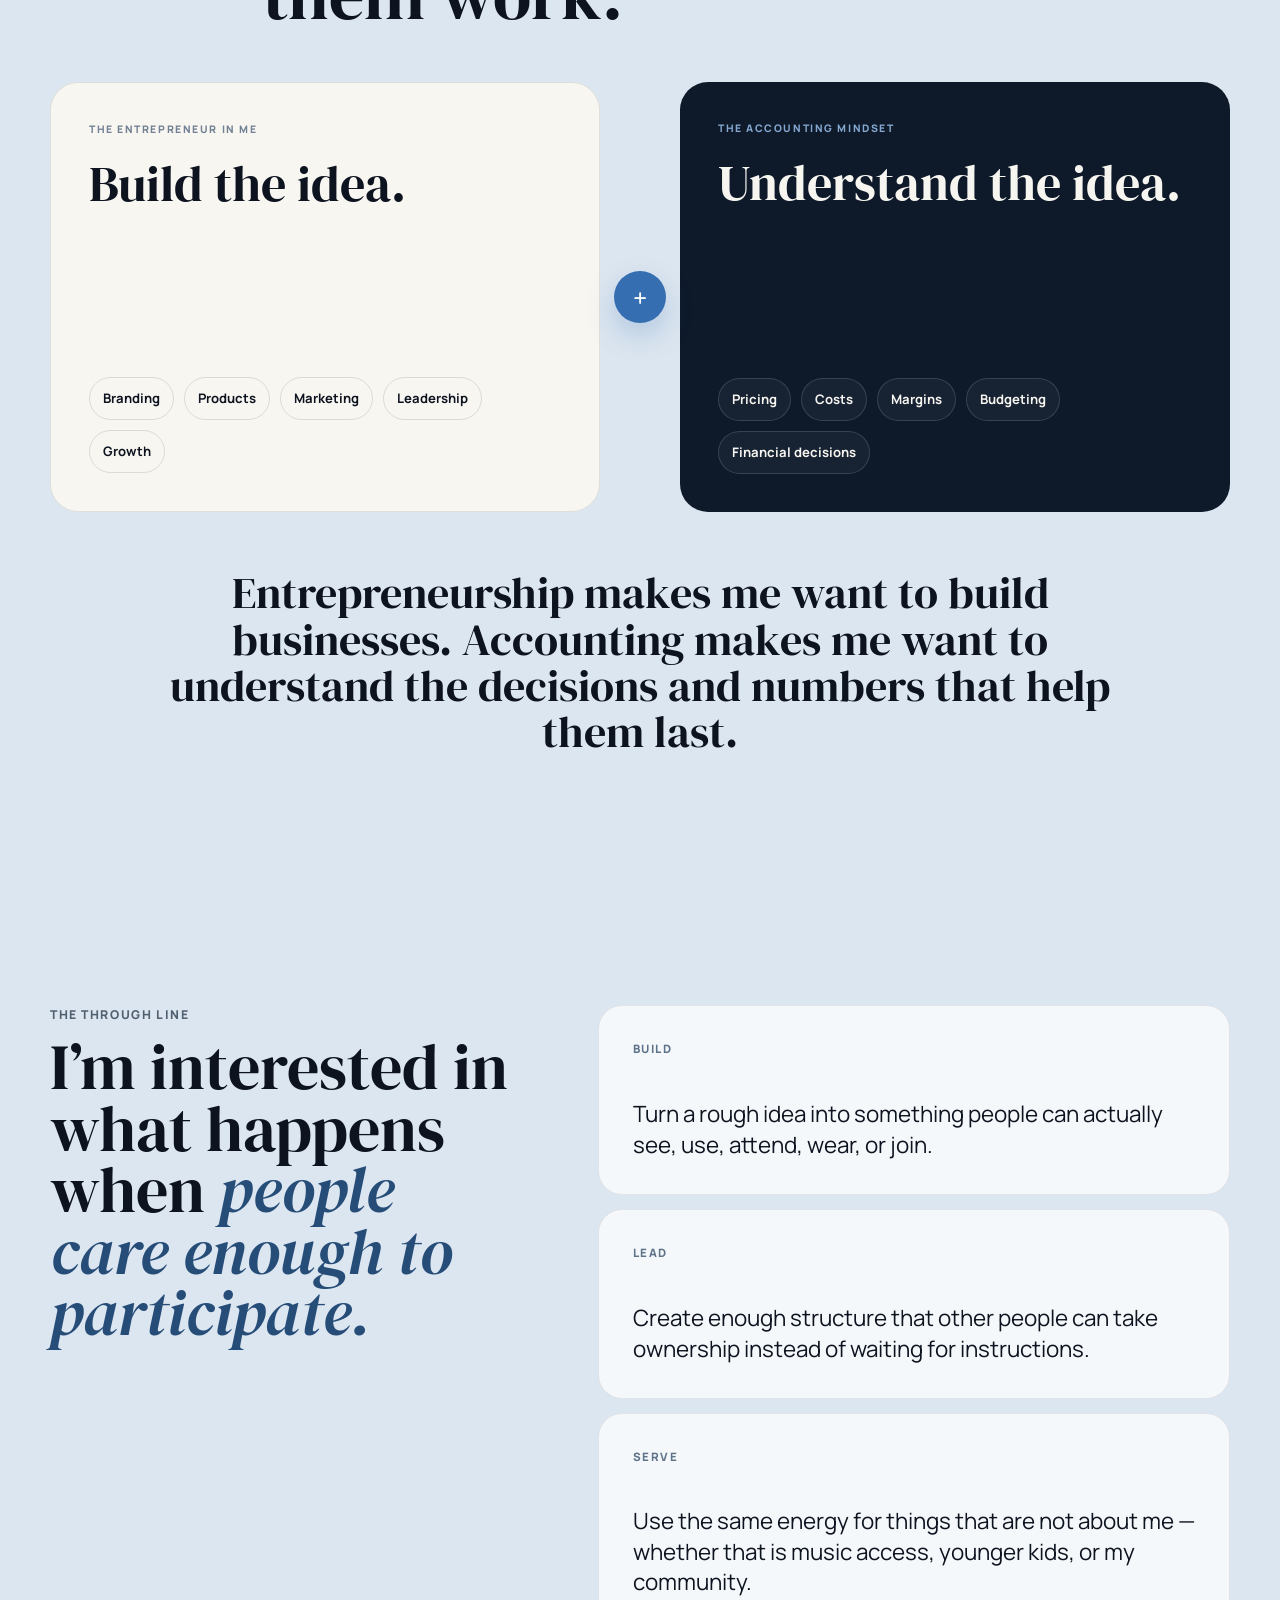
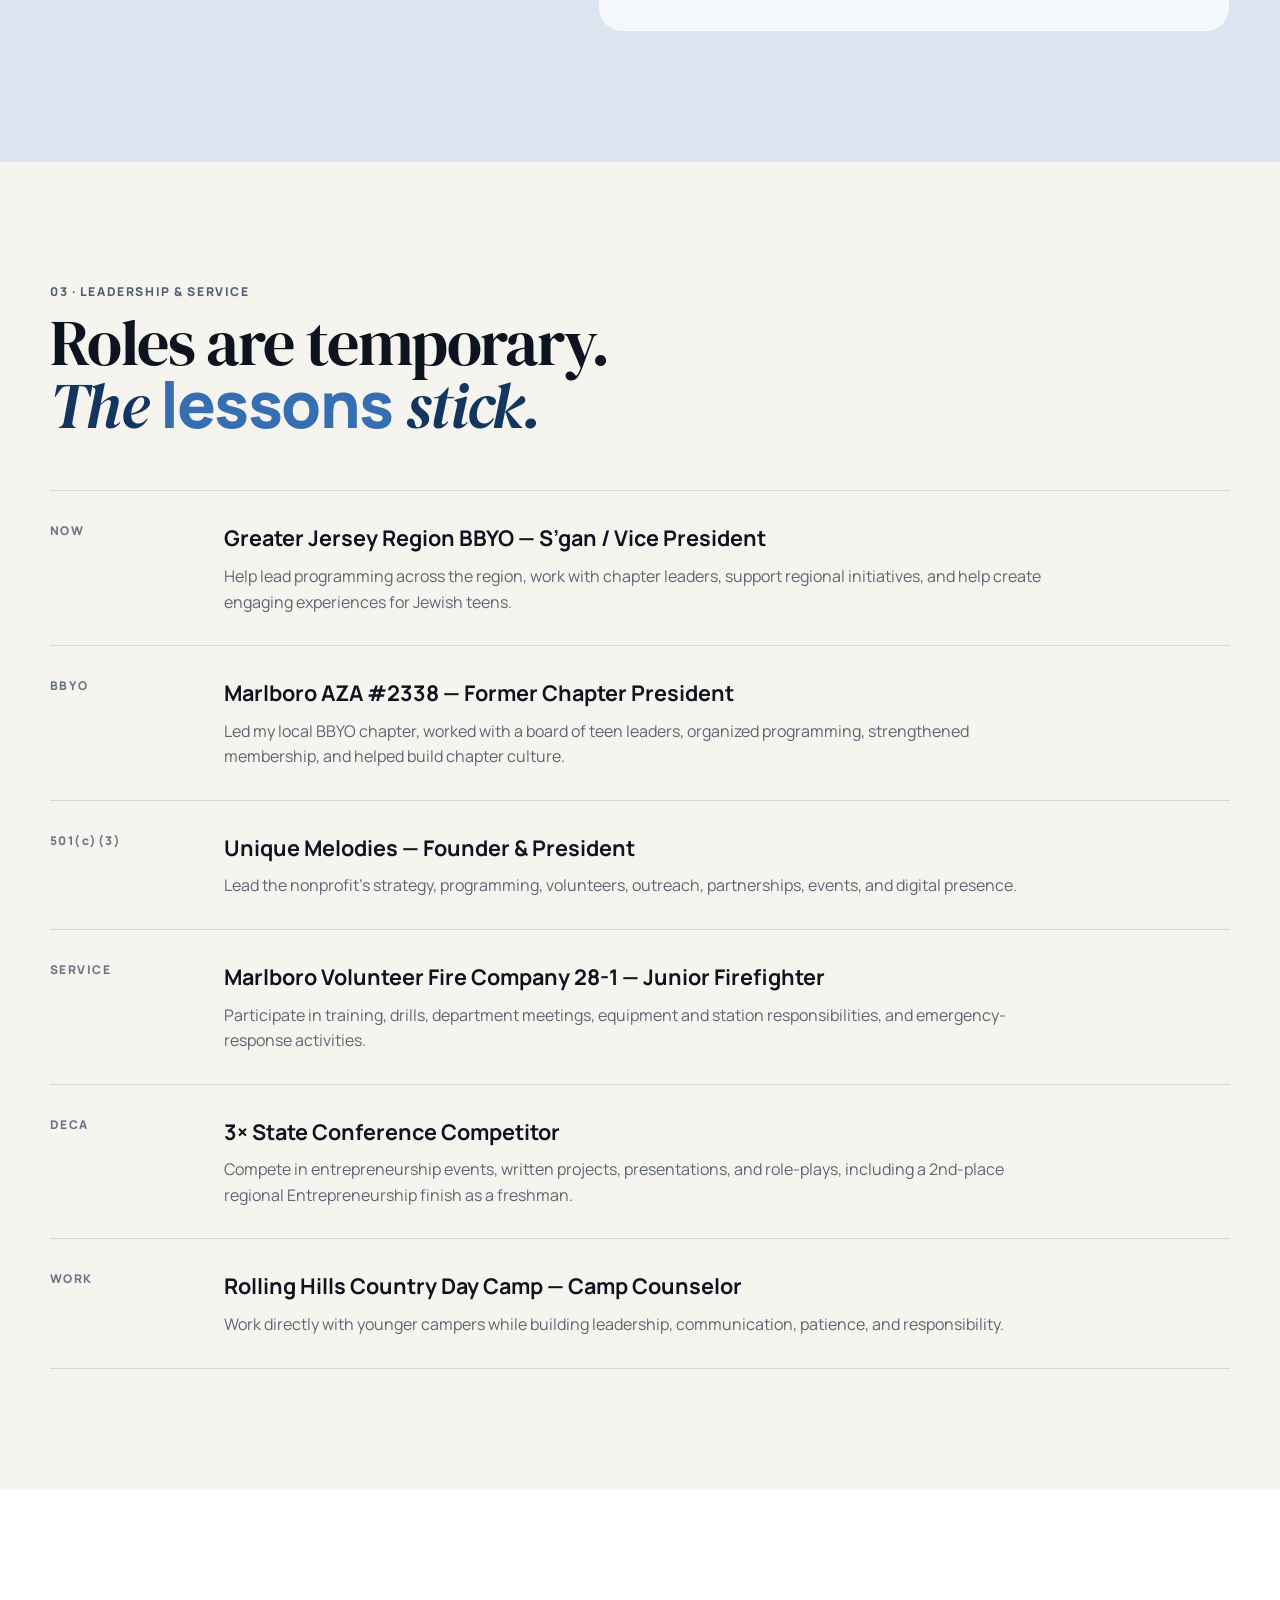
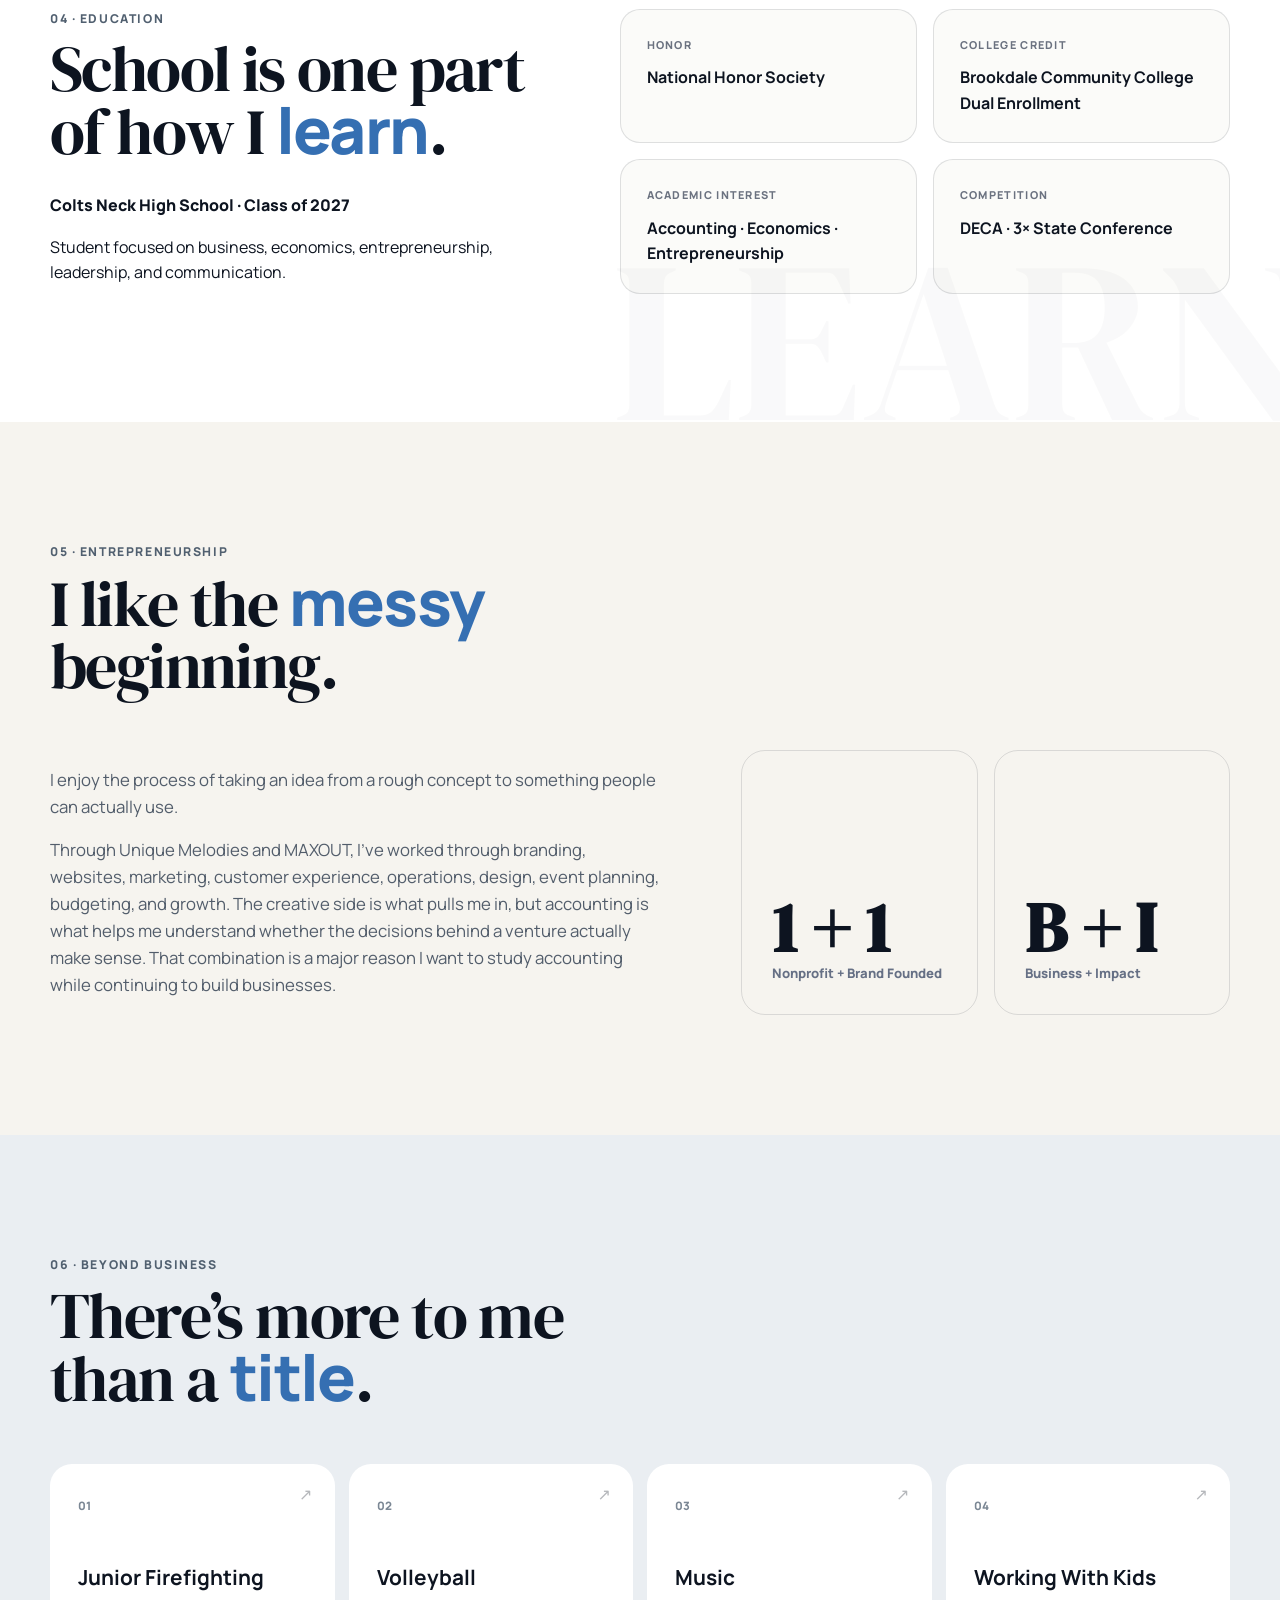
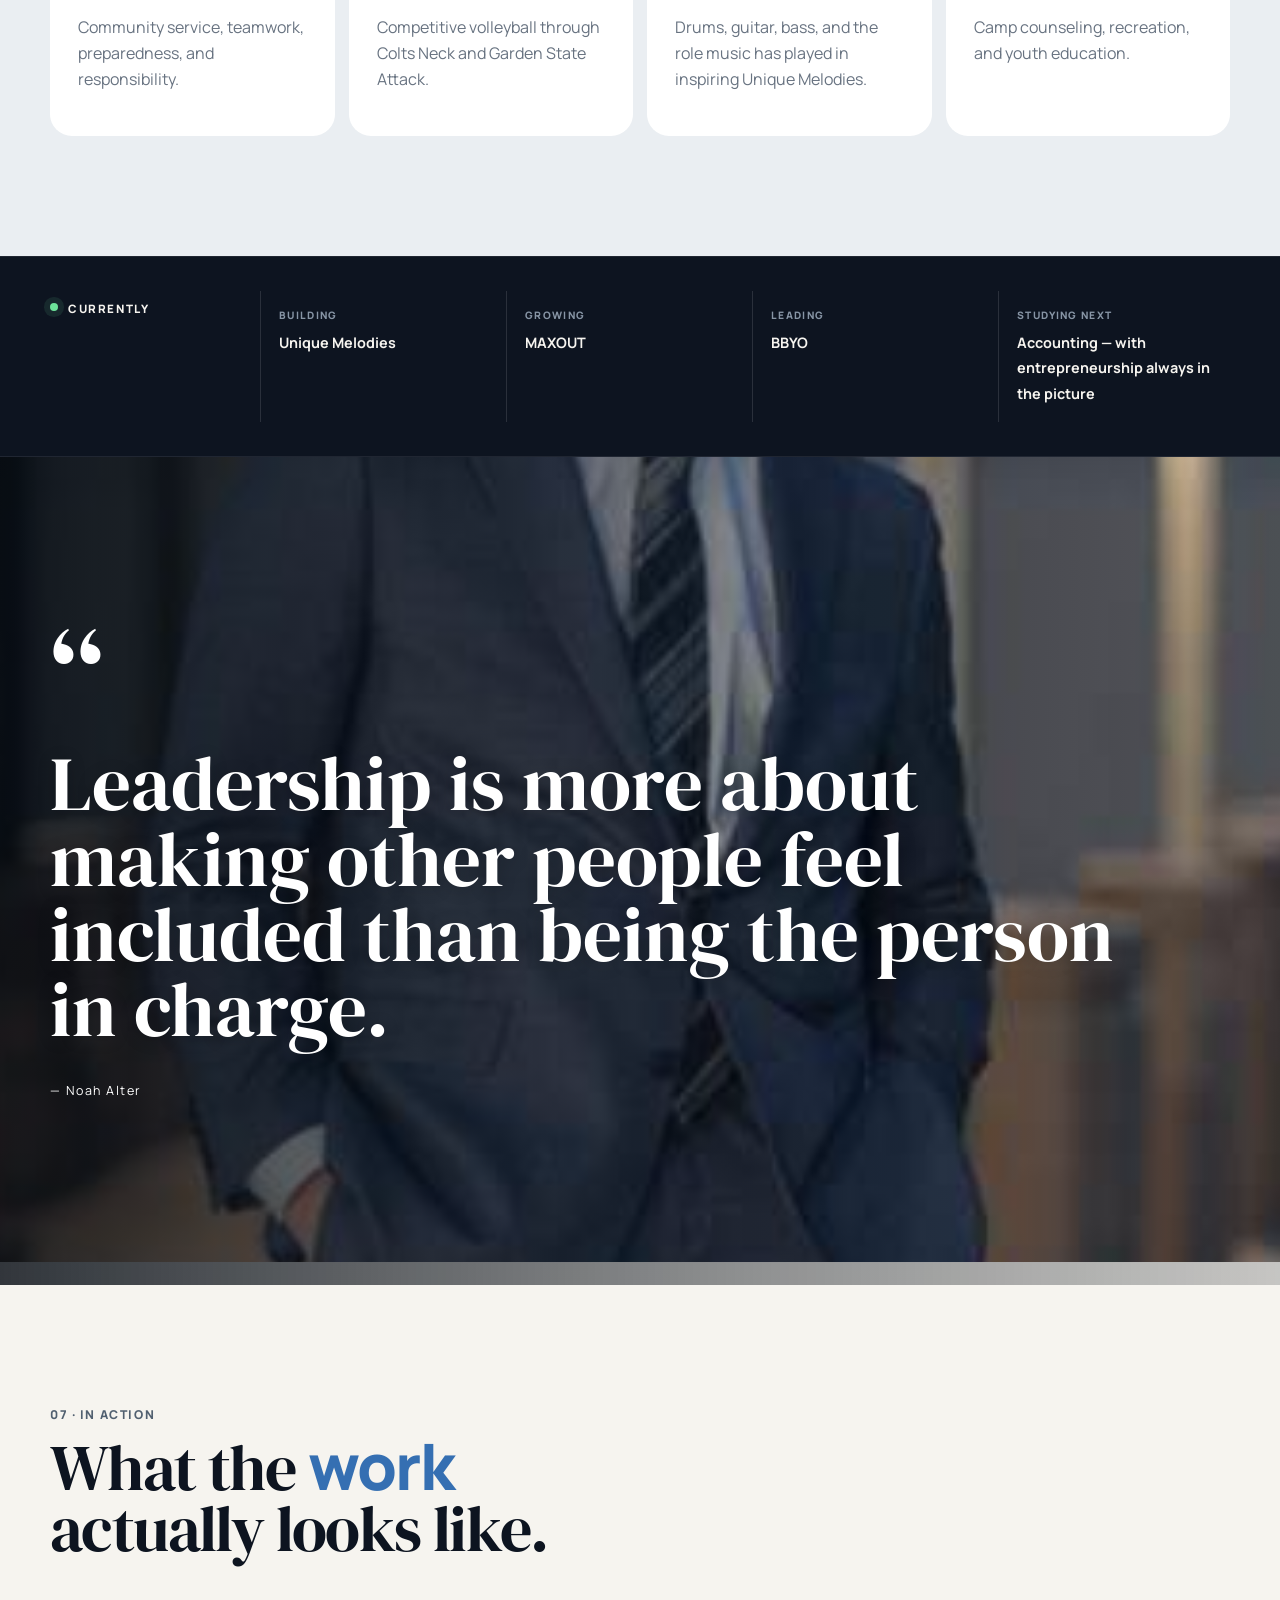
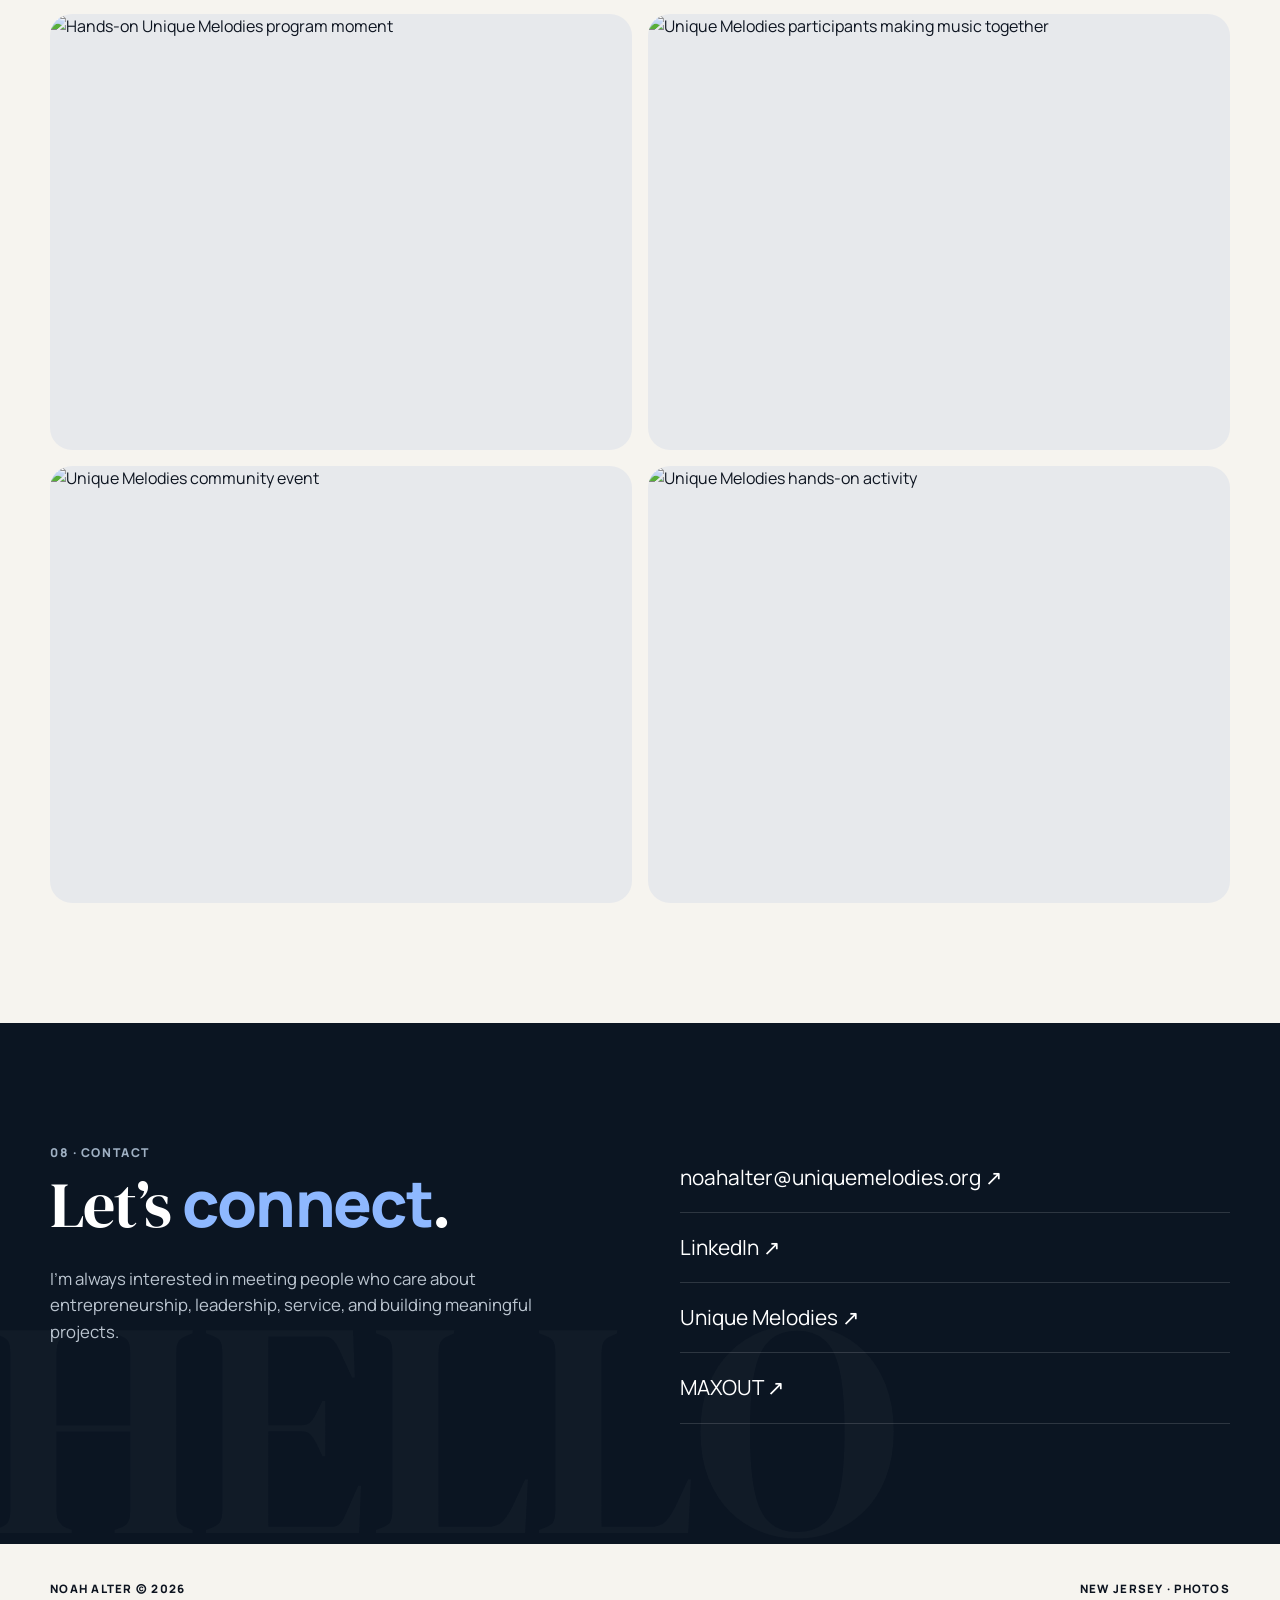
==== commit 39bfa459: "Strengthen image SEO and portrait metadata" ====
--- a/index.html
+++ b/index.html
@@ -31,7 +31,12 @@
         "@id": "https://noahalter.com/#noah-alter",
         "name": "Noah Alter",
         "url": "https://noahalter.com/",
-        "image": "https://noahalter.com/assets/photo-7.jpg",
+        "image": [
+          "https://noahalter.com/assets/photo-7.jpg",
+          "https://noahalter.com/assets/photo-1.jpg",
+          "https://noahalter.com/assets/photo-2.jpg",
+          "https://noahalter.com/assets/photo-8.jpg"
+        ],
         "description": "New Jersey student, entrepreneur, nonprofit founder, student leader, and aspiring accounting major.",
         "sameAs": [
           "https://www.linkedin.com/in/noahalter"
@@ -48,6 +53,43 @@
         ]
       },
       {
+        "@type": "ImageObject",
+        "@id": "https://noahalter.com/#portrait-main",
+        "contentUrl": "https://noahalter.com/assets/photo-7.jpg",
+        "url": "https://noahalter.com/assets/photo-7.jpg",
+        "name": "Noah Alter professional portrait",
+        "caption": "Noah Alter, New Jersey student, entrepreneur, nonprofit founder, and aspiring accounting major.",
+        "representativeOfPage": true,
+        "creator": { "@id": "https://noahalter.com/#noah-alter" }
+      },
+      {
+        "@type": "ImageObject",
+        "@id": "https://noahalter.com/#portrait-headshot",
+        "contentUrl": "https://noahalter.com/assets/photo-1.jpg",
+        "url": "https://noahalter.com/assets/photo-1.jpg",
+        "name": "Noah Alter headshot",
+        "caption": "Professional headshot of Noah Alter.",
+        "creator": { "@id": "https://noahalter.com/#noah-alter" }
+      },
+      {
+        "@type": "ImageObject",
+        "@id": "https://noahalter.com/#portrait-studio",
+        "contentUrl": "https://noahalter.com/assets/photo-2.jpg",
+        "url": "https://noahalter.com/assets/photo-2.jpg",
+        "name": "Noah Alter studio portrait",
+        "caption": "Studio portrait of Noah Alter.",
+        "creator": { "@id": "https://noahalter.com/#noah-alter" }
+      },
+      {
+        "@type": "ImageObject",
+        "@id": "https://noahalter.com/#portrait-outdoor",
+        "contentUrl": "https://noahalter.com/assets/photo-8.jpg",
+        "url": "https://noahalter.com/assets/photo-8.jpg",
+        "name": "Noah Alter outdoor portrait",
+        "caption": "Outdoor portrait of Noah Alter.",
+        "creator": { "@id": "https://noahalter.com/#noah-alter" }
+      },
+      {
         "@type": "WebSite",
         "@id": "https://noahalter.com/#website",
         "url": "https://noahalter.com/",
@@ -64,6 +106,9 @@
         "name": "Noah Alter — Portfolio",
         "mainEntity": {
           "@id": "https://noahalter.com/#noah-alter"
+        },
+        "primaryImageOfPage": {
+          "@id": "https://noahalter.com/#portrait-main"
         },
         "isPartOf": {
           "@id": "https://noahalter.com/#website"
@@ -427,7 +472,7 @@
 
   <footer class="footer shell">
     <span>NOAH ALTER © 2026</span>
-    <span>NEW JERSEY</span>
+    <span>NEW JERSEY · <a href="/photos.html" style="color:inherit;text-decoration:none">PHOTOS</a></span>
   </footer>
 
   <script src="script.js"></script>
